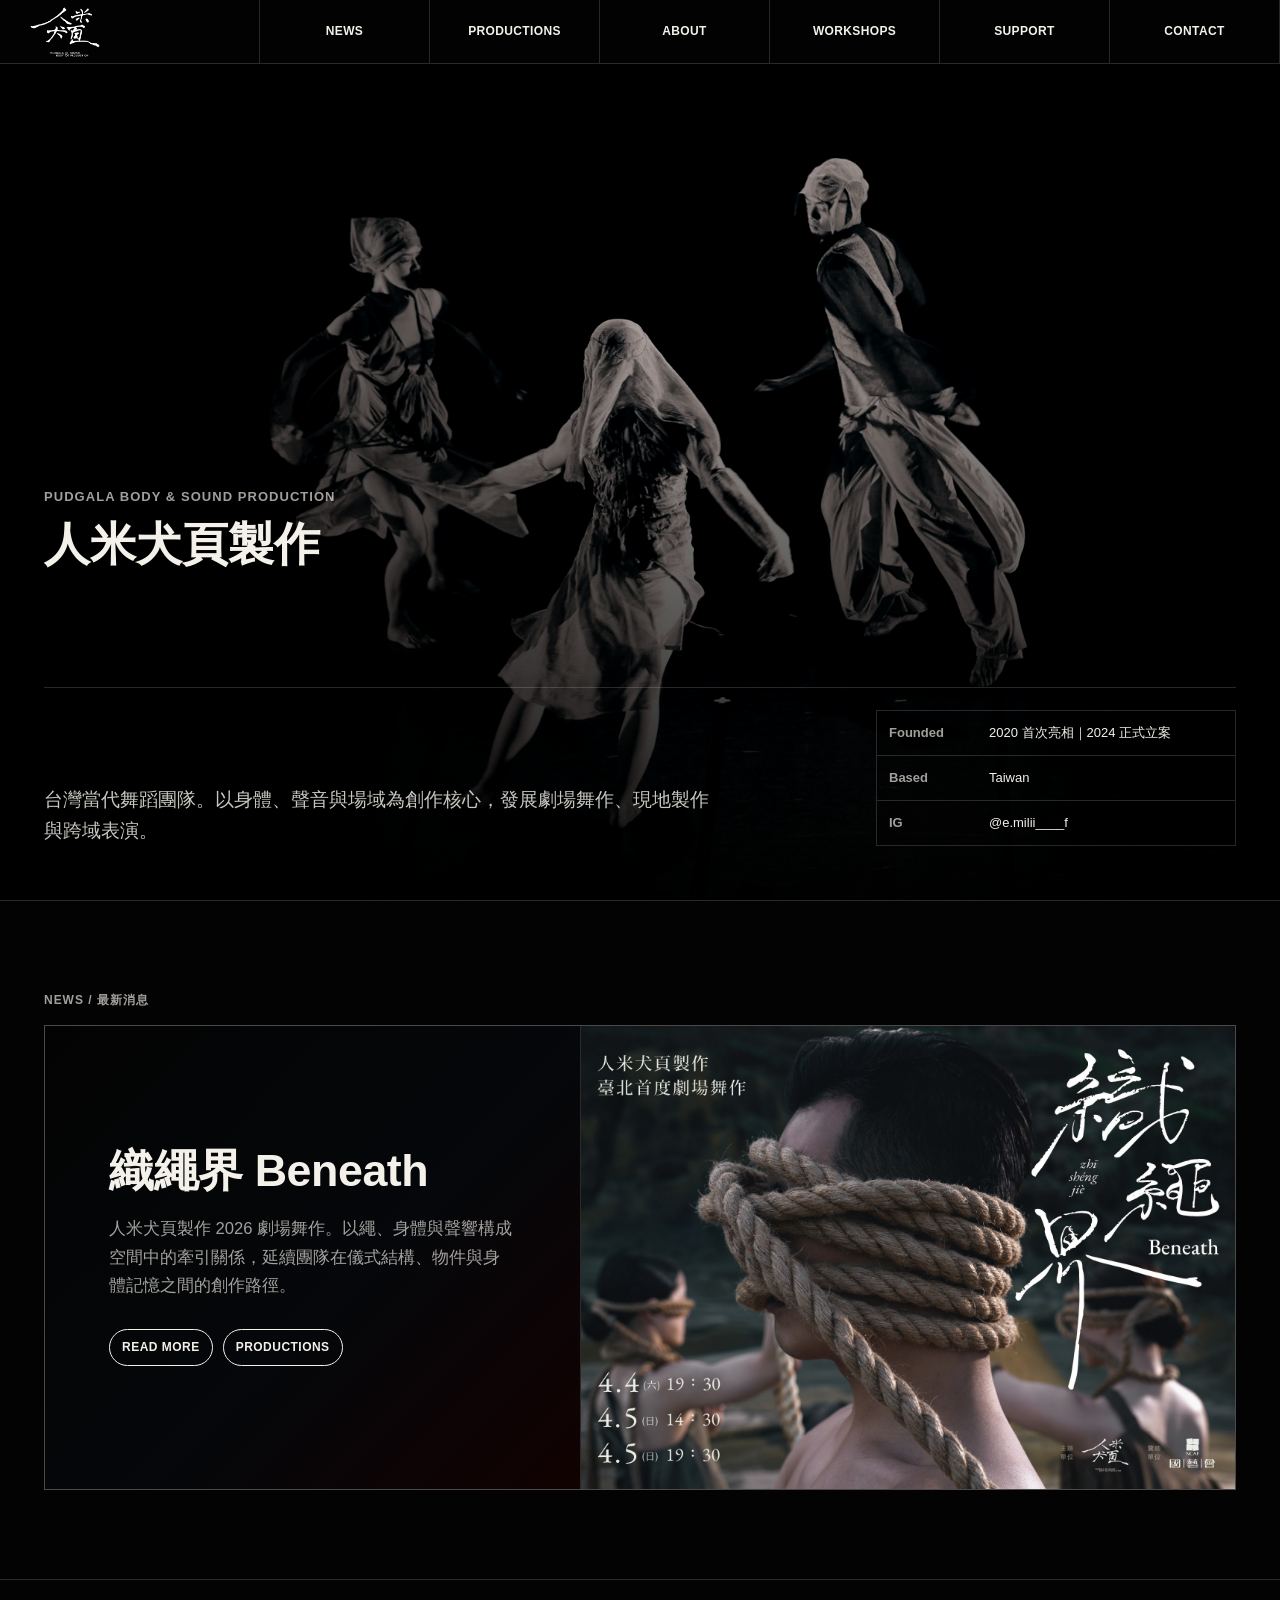
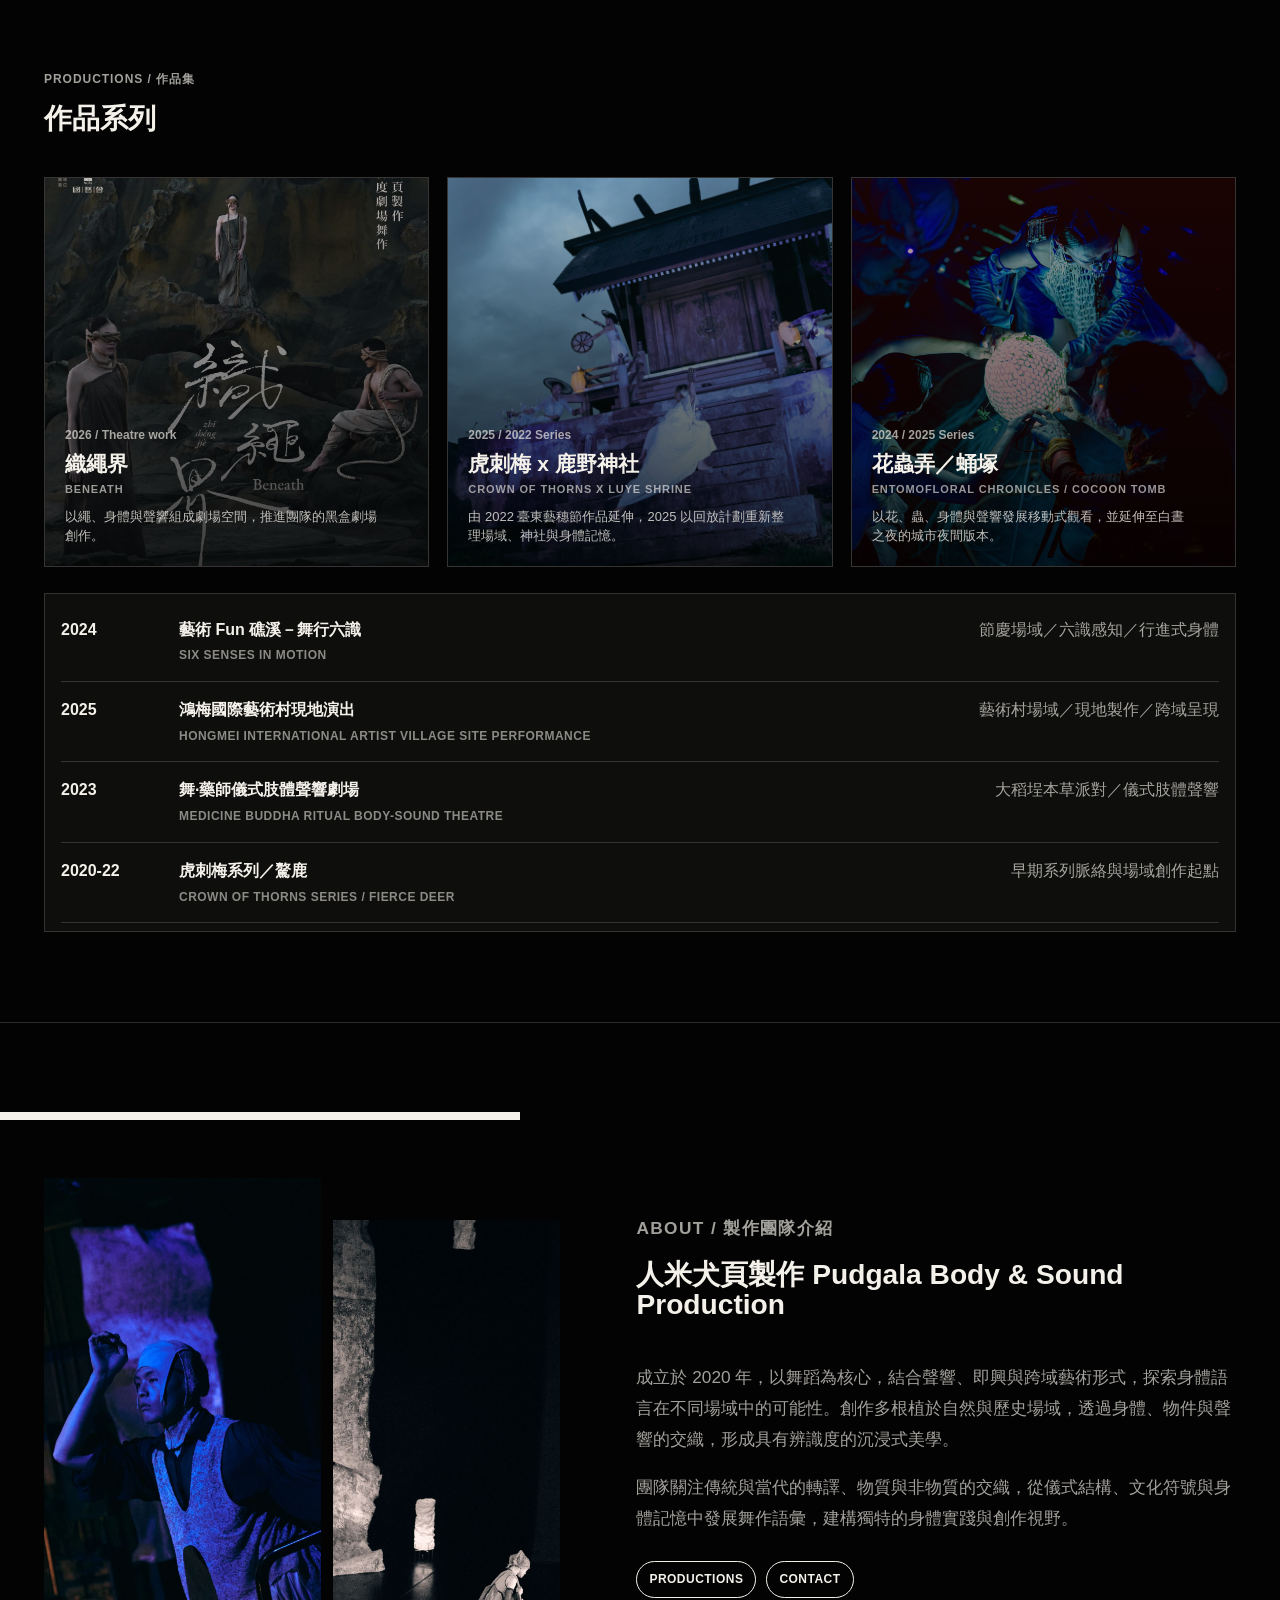
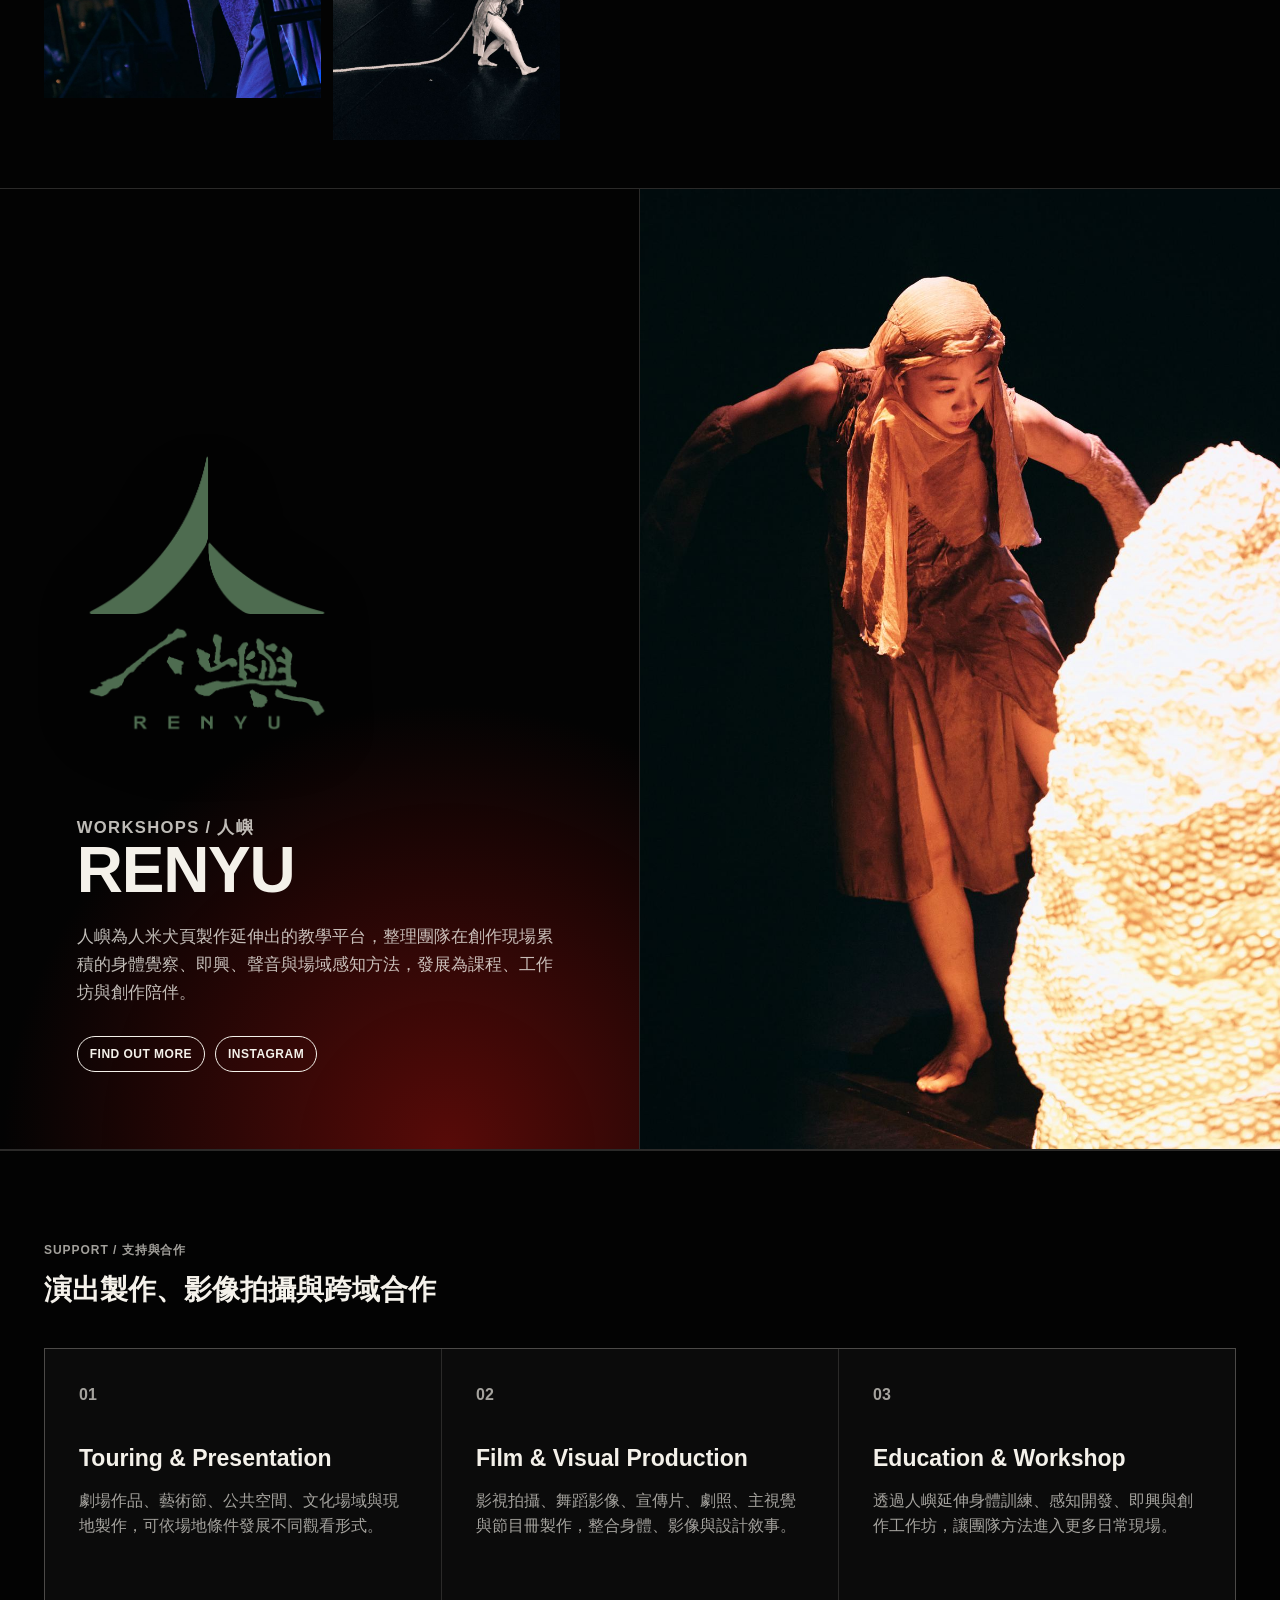
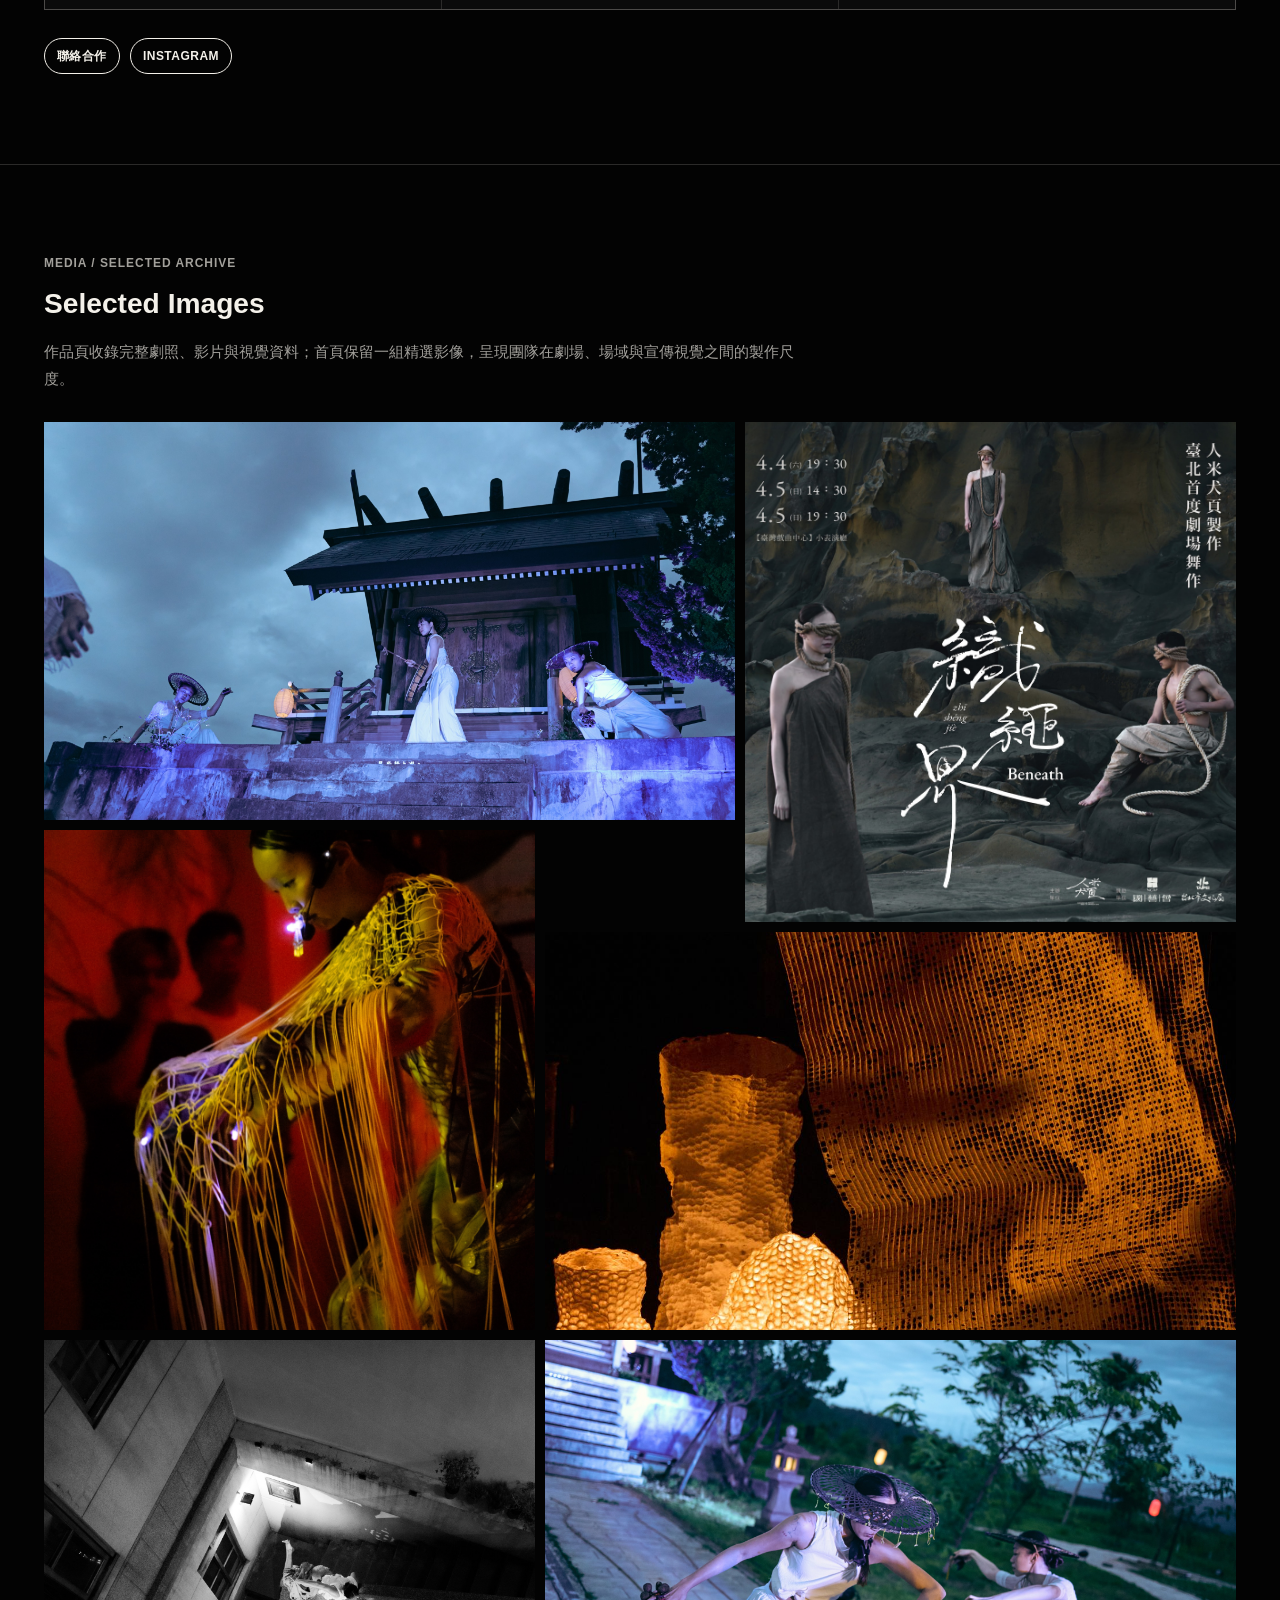
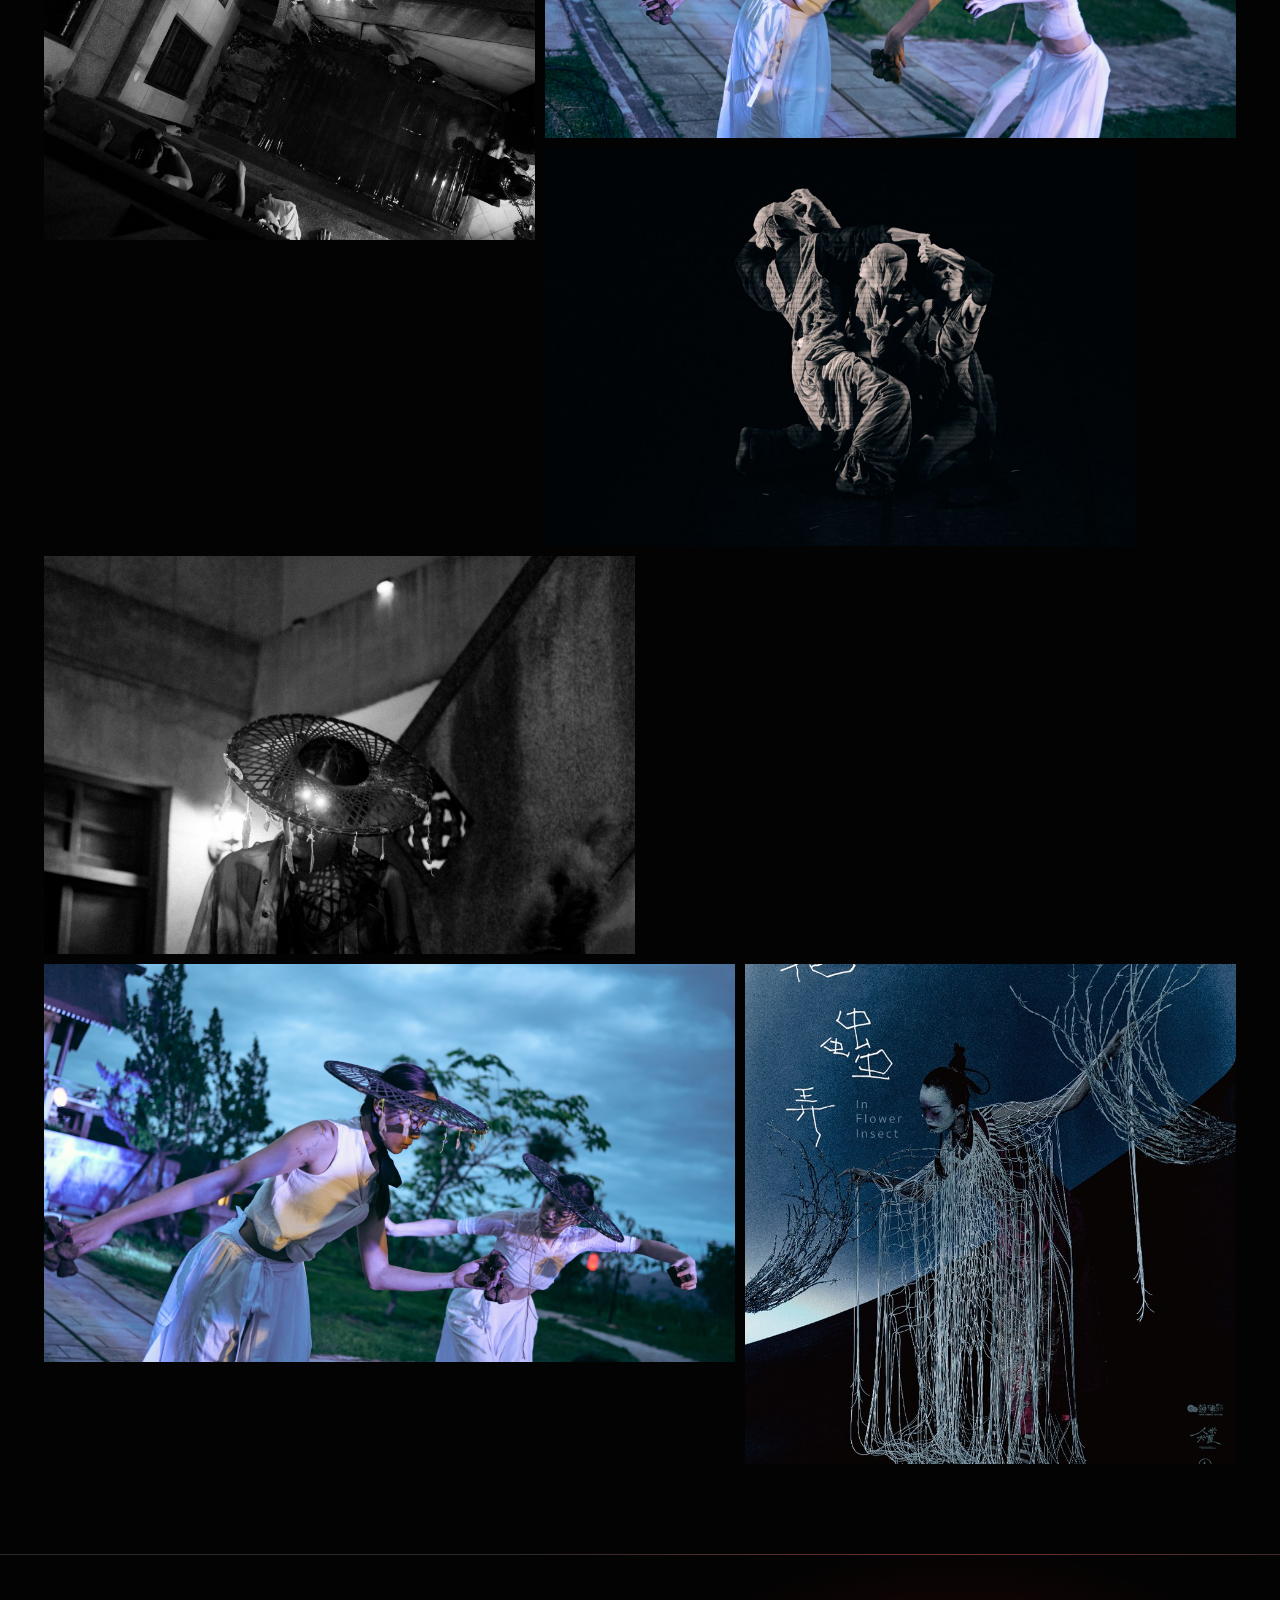
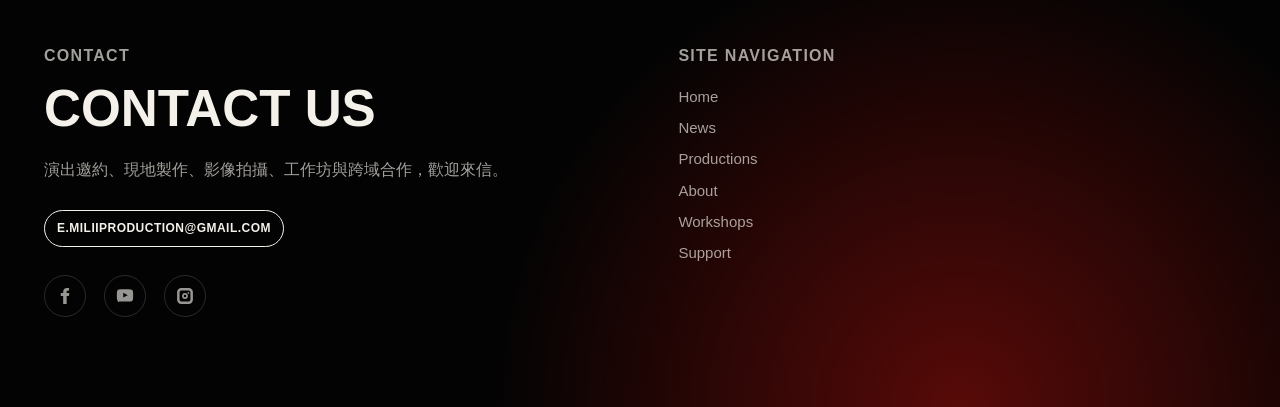
==== index.html @ 99b769ed "Add Renyu workshop page" ====
<!doctype html>
<html lang="zh-Hant">
<head>
  <meta charset="utf-8">
  <meta name="viewport" content="width=device-width, initial-scale=1">
  <link rel="shortcut icon" href="./favicon.ico?v=8">
  <link rel="icon" type="image/png" href="./favicon.png?v=8">
  <link rel="apple-touch-icon" href="./apple-touch-icon.png?v=8">
  <title>人米犬頁製作｜Pudgala Body & Sound Production</title>
  <style>
    :root {
      --bg: #030303;
      --panel: #0b0b0b;
      --fg: #f4f1ea;
      --muted: rgba(244,241,234,.66);
      --soft: rgba(244,241,234,.12);
      --line: rgba(244,241,234,.16);
      --max: 1280px;
    }
    * { box-sizing: border-box; }
    html { scroll-behavior: smooth; background: var(--bg); }
    body { margin: 0; background: var(--bg); color: var(--fg); font-family: "PingFang TC", "Noto Sans TC", "Microsoft JhengHei", Arial, sans-serif; line-height: 1.55; }
    a { color: inherit; text-decoration: none; }
    img { display:block; width:100%; height:100%; object-fit:cover; }
    .topbar { position: fixed; inset: 0 0 auto 0; z-index: 20; display:grid; grid-template-columns: 260px 1fr; min-height: 64px; background: rgba(3,3,3,.78); border-bottom:1px solid var(--line); backdrop-filter: blur(18px); }
    .brand,.nav a,.admin { display:flex; align-items:center; border-right:1px solid var(--line); padding:0 clamp(14px,2vw,28px); color:var(--fg); font-size:12px; font-weight:700; letter-spacing:.03em; text-transform:uppercase; }
    .brand { justify-content:flex-start; }
    .brand-logo { display:block; width:118px; height:58px; object-fit:contain; object-position:left center; }
    .brand span { color:var(--muted); font-size:10px; font-weight:500; }
    .nav { display:grid; grid-template-columns: repeat(6,1fr); }
    .nav a { justify-content:center; }
    .nav a:hover,.admin:hover { background: rgba(255,255,255,.08); }
    .admin { border-right:0; }
    .hero { min-height:100svh; position:relative; overflow:hidden; background:#000; }
    .hero img { position:absolute; inset:0; opacity:.88; object-position:center 42%; filter: grayscale(.18) contrast(1.08); transform:scale(1.03); animation: drift 18s ease-in-out infinite alternate; }
    @keyframes drift { from { transform:scale(1.04) translateX(-1%);} to { transform:scale(1.12) translate(1%,-1%);} }
    .hero:after { content:""; position:absolute; inset:0; background:linear-gradient(180deg,rgba(0,0,0,.18),rgba(0,0,0,.1) 34%,rgba(0,0,0,.94)),linear-gradient(90deg,rgba(0,0,0,.82),rgba(0,0,0,.14) 52%,rgba(0,0,0,.28)); }
    .hero-inner { position:relative; z-index:1; min-height:100svh; width:min(var(--max),100%); margin:0 auto; padding:110px clamp(18px,4vw,44px) 54px; display:grid; align-content:end; }
    .kicker { margin:0 0 14px; color:var(--muted); font-size:13px; font-weight:700; letter-spacing:.08em; text-transform:uppercase; }
    h1 { margin:0; max-width:620px; color:var(--fg); font-size:clamp(28px,3.6vw,46px); line-height:.98; font-weight:620; }
    .hero-bottom { display:grid; grid-template-columns: minmax(0,1fr) 360px; gap:clamp(24px,6vw,82px); align-items:end; margin-top:clamp(46px,10vw,120px); padding-top:22px; border-top:1px solid var(--line); }
    .hero-copy { max-width:680px; margin:0; color:rgba(244,241,234,.82); font-size:clamp(16px,1.45vw,19px); line-height:1.68; }
    .facts { display:grid; border:1px solid var(--line); background:rgba(0,0,0,.24); }
    .facts div { display:grid; grid-template-columns:88px 1fr; gap:12px; padding:12px; border-bottom:1px solid var(--line); color:var(--fg); font-size:13px; }
    .facts div:last-child { border-bottom:0; }
    .facts b { color:var(--muted); }
    .section { border-top:1px solid var(--line); background:var(--bg); }
    .section-inner { width:min(var(--max),100%); margin:0 auto; padding:clamp(48px,7vw,92px) clamp(18px,4vw,44px); }
    .section-label { margin:0 0 16px; color:var(--muted); font-size:12px; font-weight:800; letter-spacing:.08em; text-transform:uppercase; }
    h2 { margin:0 0 clamp(24px,4vw,42px); color:var(--fg); font-size:clamp(21px,2.2vw,30px); line-height:1.08; font-weight:610; }
    .statement { border-top:1px solid var(--line); border-bottom:1px solid var(--line); background:#000; }
    .statement-inner { width:min(var(--max),100%); margin:0 auto; padding:clamp(44px,7vw,84px) clamp(18px,4vw,44px); display:grid; grid-template-columns:.72fr 1.28fr; gap:clamp(28px,6vw,86px); }
    .statement strong { display:block; color:var(--fg); font-size:clamp(20px,2.3vw,30px); line-height:1.25; font-weight:610; }
    .statement p { margin:0; color:var(--muted); font-size:clamp(15px,1.35vw,18px); line-height:1.78; }
    .statement p + p { margin-top:16px; }
    .news-feature { display:grid; grid-template-columns:.9fr 1.1fr; gap:1px; min-height:430px; border:1px solid var(--line); background:var(--line); }
    .news-copy { display:grid; align-content:center; padding:clamp(28px,5vw,68px); background:linear-gradient(135deg,#030303 0%,#05070a 56%,#120202 100%); }
    .news-copy h3 { margin:0; color:var(--fg); font-size:clamp(24px,3.5vw,46px); line-height:.98; font-weight:680; letter-spacing:-.01em; }
    .news-copy p { max-width:560px; margin:22px 0 0; color:var(--muted); font-size:clamp(15px,1.3vw,18px); line-height:1.74; }
    .news-image { min-height:430px; background:#111; }
    .button-row { display:flex; flex-wrap:wrap; gap:10px; margin-top:28px; }
    .button { display:inline-flex; border:1px solid currentColor; border-radius:999px; padding:8px 12px; color:var(--fg); font-size:12px; font-weight:800; letter-spacing:.04em; text-transform:uppercase; }
    .social-row { display:flex; align-items:center; gap:18px; margin-top:28px; }
    .social-link { display:grid; place-items:center; width:42px; height:42px; color:rgba(244,241,234,.62); border:1px solid var(--line); border-radius:999px; transition:color .18s ease, background .18s ease, border-color .18s ease; }
    .social-link:hover { color:var(--fg); background:rgba(255,255,255,.08); border-color:rgba(244,241,234,.36); }
    .social-link svg { width:20px; height:20px; fill:currentColor; }
    .production-grid { display:grid; grid-template-columns:repeat(3,1fr); gap:18px; }
    .prod-card { position:relative; min-height:390px; overflow:hidden; background:#111; border:1px solid var(--line); }
    .prod-card img { position:absolute; inset:0; opacity:.82; transition: transform .4s ease, opacity .4s ease; }
    .prod-card:hover img { transform:scale(1.04); opacity:.95; }
    .prod-card:after { content:""; position:absolute; inset:0; background:linear-gradient(180deg,rgba(0,0,0,.05),rgba(0,0,0,.72)); }
    .prod-info { position:absolute; z-index:1; inset:auto 0 0 0; padding:20px; }
    .prod-info b { display:block; margin-bottom:8px; color:var(--muted); font-size:12px; }
    .prod-info h3 { margin:0; color:var(--fg); font-size:clamp(18px,1.65vw,22px); line-height:1.12; }
    .work-en { display:block; margin-top:7px; color:rgba(244,241,234,.62); font-size:11px; line-height:1.25; font-weight:700; letter-spacing:.08em; text-transform:uppercase; }
    .prod-info p { max-width:92%; margin:10px 0 0; color:rgba(244,241,234,.78); font-size:13px; line-height:1.5; }
    .archive { margin-top:26px; padding:8px 16px; border:1px solid var(--line); background:rgba(244,241,234,.045); }
    .archive-row { display:grid; grid-template-columns:100px 1fr auto; gap:18px; padding:16px 0; border-bottom:1px solid var(--line); color:var(--muted); transition:background .18s ease, padding .18s ease; }
    .archive-row:hover { background:rgba(244,241,234,.06); padding-left:10px; padding-right:10px; }
    .archive-row b,.archive-row strong { color:var(--fg); }
    .archive-row em { display:block; margin-top:4px; color:rgba(244,241,234,.55); font-size:12px; font-style:normal; letter-spacing:.04em; text-transform:uppercase; }
    .about-grid { display:grid; grid-template-columns:.86fr 1fr; gap:clamp(28px,6vw,86px); align-items:center; }
    .about-images { display:grid; grid-template-columns:1fr .82fr; gap:12px; min-height:520px; }
    .about-images figure { margin:0; overflow:hidden; background:#111; }
    .about-images figure:nth-child(2) { transform:translateY(42px); }
    .about-copy p { color:var(--muted); font-size:clamp(15px,1.35vw,18px); line-height:1.78; }
    .about-line { width:min(48vw,520px); height:8px; margin:0 0 clamp(28px,5vw,58px) calc(-1 * clamp(18px,4vw,44px)); background:var(--fg); }
    .programs { display:grid; grid-template-columns:repeat(3,1fr); gap:1px; background:var(--line); border:1px solid var(--line); }
    .program { min-height:260px; padding:clamp(22px,3vw,34px); background:var(--panel); }
    .program b { color:var(--muted); }
    .program h3 { margin:38px 0 14px; color:var(--fg); font-size:clamp(18px,1.8vw,23px); line-height:1.2; }
    .program p { color:var(--muted); }
    .split-feature { display:grid; grid-template-columns:1fr 1fr; min-height:560px; border-top:1px solid var(--line); border-bottom:1px solid var(--line); }
    .split-copy { display:grid; align-content:end; padding:clamp(34px,6vw,88px); background:radial-gradient(circle at 70% 100%,rgba(116,13,10,.75),transparent 42%),#030303; border-right:1px solid var(--line); }
    .renyu-mark { width:min(260px,58vw); height:auto; margin:0 0 clamp(34px,6vw,72px); object-fit:contain; filter:drop-shadow(0 18px 34px rgba(0,0,0,.36)); }
    .split-copy h2 { margin-bottom:24px; font-size:clamp(30px,5vw,68px); line-height:.88; letter-spacing:-.02em; text-transform:uppercase; }
    .split-copy p { max-width:560px; margin:0; color:rgba(244,241,234,.78); font-size:clamp(15px,1.3vw,18px); line-height:1.7; }
    .split-image { min-height:560px; background:#111; }
    .gallery-grid { display:grid; grid-template-columns:repeat(12,1fr); grid-auto-rows:92px; gap:10px; }
    .section-note { max-width:760px; margin:-22px 0 30px; color:var(--muted); font-size:15px; line-height:1.75; }
    figure { margin:0; overflow:hidden; background:#111; }
    .photo { position:relative; }
    .photo:after { content:attr(data-caption); position:absolute; inset:auto 0 0; padding:32px 12px 12px; color:var(--fg); font-size:12px; font-weight:800; background:linear-gradient(0deg,rgba(0,0,0,.78),transparent); opacity:0; transition:opacity .18s ease; }
    .photo:hover:after { opacity:1; }
    .span-wide { grid-column:span 7; grid-row:span 4; } .span-tall { grid-column:span 5; grid-row:span 5; } .span-8 { grid-column:span 8; grid-row:span 4; } .span-6 { grid-column:span 6; grid-row:span 4; } .span-4 { grid-column:span 4; grid-row:span 3; } .span-3 { grid-column:span 3; grid-row:span 3; }
    .contact { background:radial-gradient(circle at 75% 100%,rgba(120,13,10,.72),transparent 44%),#030303; }
    .contact h2 { margin-bottom:24px; font-size:clamp(28px,4vw,56px); line-height:.95; text-transform:uppercase; }
    .contact p { color:var(--muted); font-size:16px; max-width:720px; }
    .footer-grid { display:grid; grid-template-columns:1fr 1fr; gap:clamp(28px,6vw,90px); align-items:start; }
    .footer-links { display:grid; gap:8px; color:var(--muted); font-size:15px; }
    @media (max-width:900px){ .topbar{grid-template-columns:1fr auto}.nav{grid-column:1/-1;grid-template-columns:repeat(3,1fr);border-top:1px solid var(--line)}.nav a{min-height:42px}.hero-bottom,.statement-inner,.news-feature,.about-grid,.programs,.split-feature,.footer-grid{grid-template-columns:1fr}.production-grid{grid-template-columns:1fr}.prod-card{min-height:340px}.about-images{min-height:360px}.gallery-grid{grid-auto-rows:72px}.span-wide,.span-tall,.span-8,.span-6,.span-4,.span-3{grid-column:span 12;grid-row:span 4}.archive-row{grid-template-columns:72px 1fr}.archive-row a{grid-column:2}.hero-inner{padding-top:140px}}
  </style>
</head>
<body>
  <header class="topbar">
    <a class="brand" href="#home" aria-label="人米犬頁製作首頁"><img class="brand-logo" src="artist_cv_assets/logos/pudgala-logo.png" alt="人米犬頁製作"></a>
    <nav class="nav" aria-label="主選單"><a href="#latest">News</a><a href="#productions">Productions</a><a href="#about">About</a><a href="renyu.html">Workshops</a><a href="#support">Support</a><a href="#contact">Contact</a></nav>
  </header>
  <main>
    <section class="hero" id="home">
      <img src="artist_cv_assets/drive_stage/stage_07.jpg" alt="人米犬頁製作劇場作品劇照">
      <div class="hero-inner"><p class="kicker">Pudgala Body & Sound Production</p><h1>人米犬頁製作</h1><div class="hero-bottom"><p class="hero-copy">台灣當代舞蹈團隊。以身體、聲音與場域為創作核心，發展劇場舞作、現地製作與跨域表演。</p><div class="facts"><div><b>Founded</b><span>2020 首次亮相｜2024 正式立案</span></div><div><b>Based</b><span>Taiwan</span></div><div><b>IG</b><span><a href="https://www.instagram.com/e.milii____f?igsh=MTB3dXF5dGdzY2YzcA%3D%3D" target="_blank" rel="noreferrer">@e.milii____f</a></span></div></div></div></div>
    </section>
    <section class="section" id="latest"><div class="section-inner"><p class="section-label">NEWS / 最新消息</p><div class="news-feature"><div class="news-copy"><h3>織繩界 Beneath</h3><p>人米犬頁製作 2026 劇場舞作。以繩、身體與聲響構成空間中的牽引關係，延續團隊在儀式結構、物件與身體記憶之間的創作路徑。</p><div class="button-row"><a class="button" href="works/beneath.html">Read More</a><a class="button" href="#productions">Productions</a></div></div><figure class="news-image"><img src="artist_cv_assets/key_visuals/beneath_folder_a_02.jpg" alt="織繩界 Beneath 主視覺"></figure></div></div></section>
    <section class="section" id="productions"><div class="section-inner"><p class="section-label">PRODUCTIONS / 作品集</p><h2>作品系列</h2><div class="production-grid"><a class="prod-card" href="works/beneath.html"><img src="artist_cv_assets/key_visuals/beneath_folder_a_01.jpg" alt="織繩界 Beneath 主視覺"><div class="prod-info"><b>2026 / Theatre work</b><h3>織繩界<span class="work-en">Beneath</span></h3><p>以繩、身體與聲響組成劇場空間，推進團隊的黑盒劇場創作。</p></div></a><a class="prod-card" href="works/tiger-luye.html"><img src="artist_cv_assets/production_media/tiger/tiger-luye-stage-01.jpg" alt="虎刺梅 x 鹿野神社 Crown of Thorns x Luye Shrine 劇照"><div class="prod-info"><b>2025 / 2022 Series</b><h3>虎刺梅 x 鹿野神社<span class="work-en">Crown of Thorns x Luye Shrine</span></h3><p>由 2022 臺東藝穗節作品延伸，2025 以回放計劃重新整理場域、神社與身體記憶。</p></div></a><a class="prod-card" href="works/flower-insects.html"><img src="artist_cv_assets/production_media/flower/flower-stage-02.jpg" alt="花蟲弄 Entomofloral Chronicles 劇照"><div class="prod-info"><b>2024 / 2025 Series</b><h3>花蟲弄／蛹塚<span class="work-en">Entomofloral Chronicles / Cocoon Tomb</span></h3><p>以花、蟲、身體與聲響發展移動式觀看，並延伸至白晝之夜的城市夜間版本。</p></div></a></div><div class="archive"><a class="archive-row" href="works/wuxing-six-senses.html"><b>2024</b><strong>藝術 Fun 礁溪－舞行六識<em>Six Senses in Motion</em></strong><span>節慶場域／六識感知／行進式身體</span></a><a class="archive-row" href="works/hongmei-opening.html"><b>2025</b><strong>鴻梅國際藝術村現地演出<em>Hongmei International Artist Village Site Performance</em></strong><span>藝術村場域／現地製作／跨域呈現</span></a><a class="archive-row" href="works/medicine-buddha.html"><b>2023</b><strong>舞·藥師儀式肢體聲響劇場<em>Medicine Buddha Ritual Body-Sound Theatre</em></strong><span>大稻埕本草派對／儀式肢體聲響</span></a><a class="archive-row" href="works/tiger-luye.html"><b>2020-22</b><strong>虎刺梅系列／驁鹿<em>Crown of Thorns Series / Fierce Deer</em></strong><span>早期系列脈絡與場域創作起點</span></a></div></div></section>
    <section class="section" id="about"><div class="section-inner about-grid"><div><div class="about-line"></div><div class="about-images"><figure><img src="artist_cv_assets/drive_stage/stage_01.jpg" alt="人米犬頁製作劇照"></figure><figure><img src="artist_cv_assets/drive_stage/stage_05.jpg" alt="人米犬頁製作劇照"></figure></div></div><div class="about-copy"><p class="section-label">ABOUT / 製作團隊介紹</p><h2>人米犬頁製作 Pudgala Body & Sound Production</h2><p>成立於 2020 年，以舞蹈為核心，結合聲響、即興與跨域藝術形式，探索身體語言在不同場域中的可能性。創作多根植於自然與歷史場域，透過身體、物件與聲響的交織，形成具有辨識度的沉浸式美學。</p><p>團隊關注傳統與當代的轉譯、物質與非物質的交織，從儀式結構、文化符號與身體記憶中發展舞作語彙，建構獨特的身體實踐與創作視野。</p><div class="button-row"><a class="button" href="#productions">Productions</a><a class="button" href="#contact">Contact</a></div></div></div></section>
    <section class="split-feature" id="renyu"><div class="split-copy"><img class="renyu-mark" src="artist_cv_assets/logos/renyu-logo.png" alt="人嶼 logo"><p class="section-label">WORKSHOPS / 人嶼</p><h2>Renyu</h2><p>人嶼為人米犬頁製作延伸出的教學平台，整理團隊在創作現場累積的身體覺察、即興、聲音與場域感知方法，發展為課程、工作坊與創作陪伴。</p><div class="button-row"><a class="button" href="renyu.html">Find Out More</a><a class="button" href="https://www.instagram.com/renyu.within/" target="_blank" rel="noreferrer">Instagram</a></div></div><figure class="split-image"><img src="artist_cv_assets/drive_stage/stage_03.jpg" alt="人嶼身體工作坊相關影像"></figure></section>
    <section class="section" id="support"><div class="section-inner"><p class="section-label">SUPPORT / 支持與合作</p><h2>演出製作、影像拍攝與跨域合作</h2><div class="programs"><article class="program"><b>01</b><h3>Touring & Presentation</h3><p>劇場作品、藝術節、公共空間、文化場域與現地製作，可依場地條件發展不同觀看形式。</p></article><article class="program"><b>02</b><h3>Film & Visual Production</h3><p>影視拍攝、舞蹈影像、宣傳片、劇照、主視覺與節目冊製作，整合身體、影像與設計敘事。</p></article><article class="program"><b>03</b><h3>Education & Workshop</h3><p>透過人嶼延伸身體訓練、感知開發、即興與創作工作坊，讓團隊方法進入更多日常現場。</p></article></div><div class="button-row"><a class="button" href="#contact">聯絡合作</a><a class="button" href="https://www.instagram.com/e.milii____f?igsh=MTB3dXF5dGdzY2YzcA%3D%3D" target="_blank" rel="noreferrer">Instagram</a></div></div></section>
    <section class="section" id="images"><div class="section-inner"><p class="section-label">MEDIA / SELECTED ARCHIVE</p><h2>Selected Images</h2><p class="section-note">作品頁收錄完整劇照、影片與視覺資料；首頁保留一組精選影像，呈現團隊在劇場、場域與宣傳視覺之間的製作尺度。</p><div class="gallery-grid"><figure class="photo span-wide" data-caption="虎刺梅 x 鹿野神社 / Crown of Thorns x Luye Shrine"><img src="artist_cv_assets/production_media/tiger/tiger-luye-stage-05.jpg" alt="虎刺梅 x 鹿野神社 Crown of Thorns x Luye Shrine 劇照"></figure><figure class="photo span-tall" data-caption="織繩界 / Beneath"><img src="artist_cv_assets/key_visuals/beneath_folder_b_01.jpg" alt="織繩界 Beneath 主視覺"></figure><figure class="photo span-tall" data-caption="花蟲弄 / Entomofloral Chronicles"><img src="artist_cv_assets/production_media/flower/flower-stage-03.jpg" alt="花蟲弄 Entomofloral Chronicles 劇照"></figure><figure class="photo span-wide" data-caption="織繩界 / Beneath"><img src="artist_cv_assets/drive_stage/stage_08.jpg" alt="織繩界 Beneath 劇照"></figure><figure class="photo span-tall" data-caption="花蟲弄 / Entomofloral Chronicles"><img src="artist_cv_assets/production_media/flower/flower-stage-05.jpg" alt="花蟲弄 Entomofloral Chronicles 劇照"></figure><figure class="photo span-wide" data-caption="虎刺梅 x 鹿野神社 / Crown of Thorns x Luye Shrine"><img src="artist_cv_assets/production_media/tiger/tiger-luye-stage-02.jpg" alt="虎刺梅 x 鹿野神社 Crown of Thorns x Luye Shrine 劇照"></figure><figure class="photo span-6" data-caption="織繩界 / Beneath"><img src="artist_cv_assets/drive_stage/stage_10.jpg" alt="織繩界 Beneath 劇照"></figure><figure class="photo span-6" data-caption="花蟲弄 / Entomofloral Chronicles"><img src="artist_cv_assets/production_media/flower/flower-stage-06.jpg" alt="花蟲弄 Entomofloral Chronicles 劇照"></figure><figure class="photo span-wide" data-caption="虎刺梅 x 鹿野神社 / Crown of Thorns x Luye Shrine"><img src="artist_cv_assets/production_media/tiger/tiger-luye-stage-06.jpg" alt="虎刺梅 x 鹿野神社 Crown of Thorns x Luye Shrine 劇照"></figure><figure class="photo span-tall" data-caption="花蟲弄 / Entomofloral Chronicles"><img src="artist_cv_assets/key_visuals/flower_folder_02.jpg" alt="花蟲弄 Entomofloral Chronicles 主視覺"></figure></div></div></section>
    <section class="section contact" id="contact"><div class="section-inner footer-grid"><div><p class="section-label">CONTACT</p><h2>Contact Us</h2><p>演出邀約、現地製作、影像拍攝、工作坊與跨域合作，歡迎來信。</p><div class="button-row"><a class="button" href="mailto:e.miliiproduction@gmail.com">e.miliiproduction@gmail.com</a></div><div class="social-row" aria-label="人米犬頁製作社群連結"><a class="social-link" href="https://www.facebook.com/emiliiprodution/?locale=zh_TW" target="_blank" rel="noreferrer" aria-label="Facebook"><svg viewBox="0 0 24 24" aria-hidden="true"><path d="M14 8.5V6.8c0-.8.3-1.2 1.3-1.2h1.6V2.5c-.8-.1-1.7-.2-2.5-.2-2.7 0-4.6 1.7-4.6 4.7v1.5H6.9v3.5h2.9v9.5H14V12h2.8l.4-3.5H14Z"/></svg></a><a class="social-link" href="https://www.youtube.com/@Pudgala.body-Sound.Company/videos" target="_blank" rel="noreferrer" aria-label="YouTube"><svg viewBox="0 0 24 24" aria-hidden="true"><path d="M21.6 7.1s-.2-1.5-.8-2.1c-.8-.8-1.7-.8-2.1-.9C15.8 3.9 12 3.9 12 3.9h0s-3.8 0-6.7.2c-.4.1-1.3.1-2.1.9-.6.6-.8 2.1-.8 2.1S2.2 8.8 2.2 10.5v1.6c0 1.7.2 3.4.2 3.4s.2 1.5.8 2.1c.8.8 1.9.8 2.4.9 1.7.2 6.4.2 6.4.2s3.8 0 6.7-.2c.4-.1 1.3-.1 2.1-.9.6-.6.8-2.1.8-2.1s.2-1.7.2-3.4v-1.6c0-1.7-.2-3.4-.2-3.4ZM9.9 13.9V8.1l5.4 2.9-5.4 2.9Z"/></svg></a><a class="social-link" href="https://www.instagram.com/e.milii____f?igsh=MTB3dXF5dGdzY2YzcA%3D%3D" target="_blank" rel="noreferrer" aria-label="Instagram"><svg viewBox="0 0 24 24" aria-hidden="true"><path d="M7.5 2.5h9A5 5 0 0 1 21.5 7.5v9a5 5 0 0 1-5 5h-9a5 5 0 0 1-5-5v-9a5 5 0 0 1 5-5Zm0 3A2 2 0 0 0 5.5 7.5v9a2 2 0 0 0 2 2h9a2 2 0 0 0 2-2v-9a2 2 0 0 0-2-2h-9Zm4.5 3A3.5 3.5 0 1 1 12 15.5 3.5 3.5 0 0 1 12 8.5Zm0 2A1.5 1.5 0 1 0 12 13.5 1.5 1.5 0 0 0 12 10.5Zm4.1-3.2a1 1 0 1 1 0 2 1 1 0 0 1 0-2Z"/></svg></a></div></div><div><p class="section-label">SITE NAVIGATION</p><nav class="footer-links" aria-label="頁尾導覽"><a href="#home">Home</a><a href="#latest">News</a><a href="#productions">Productions</a><a href="#about">About</a><a href="renyu.html">Workshops</a><a href="#support">Support</a></nav></div></div></section>
  </main>
</body>
</html>
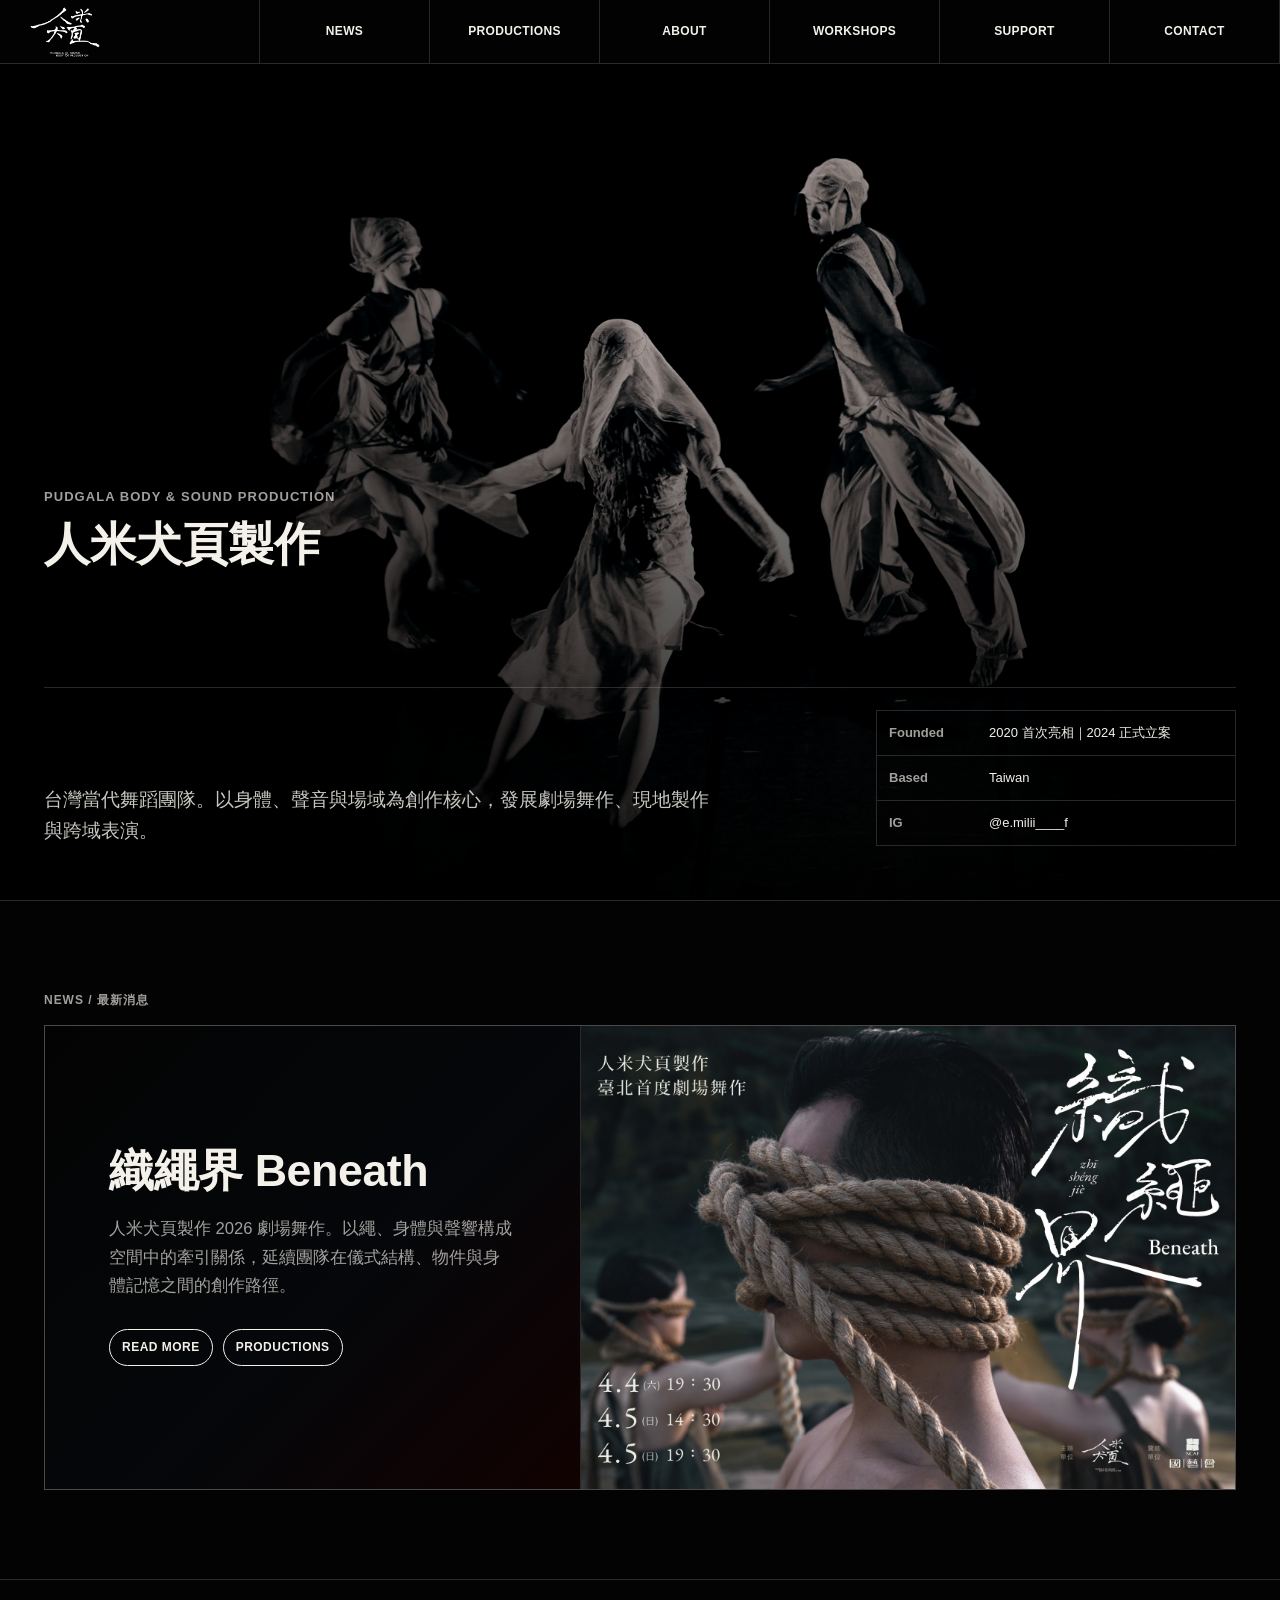
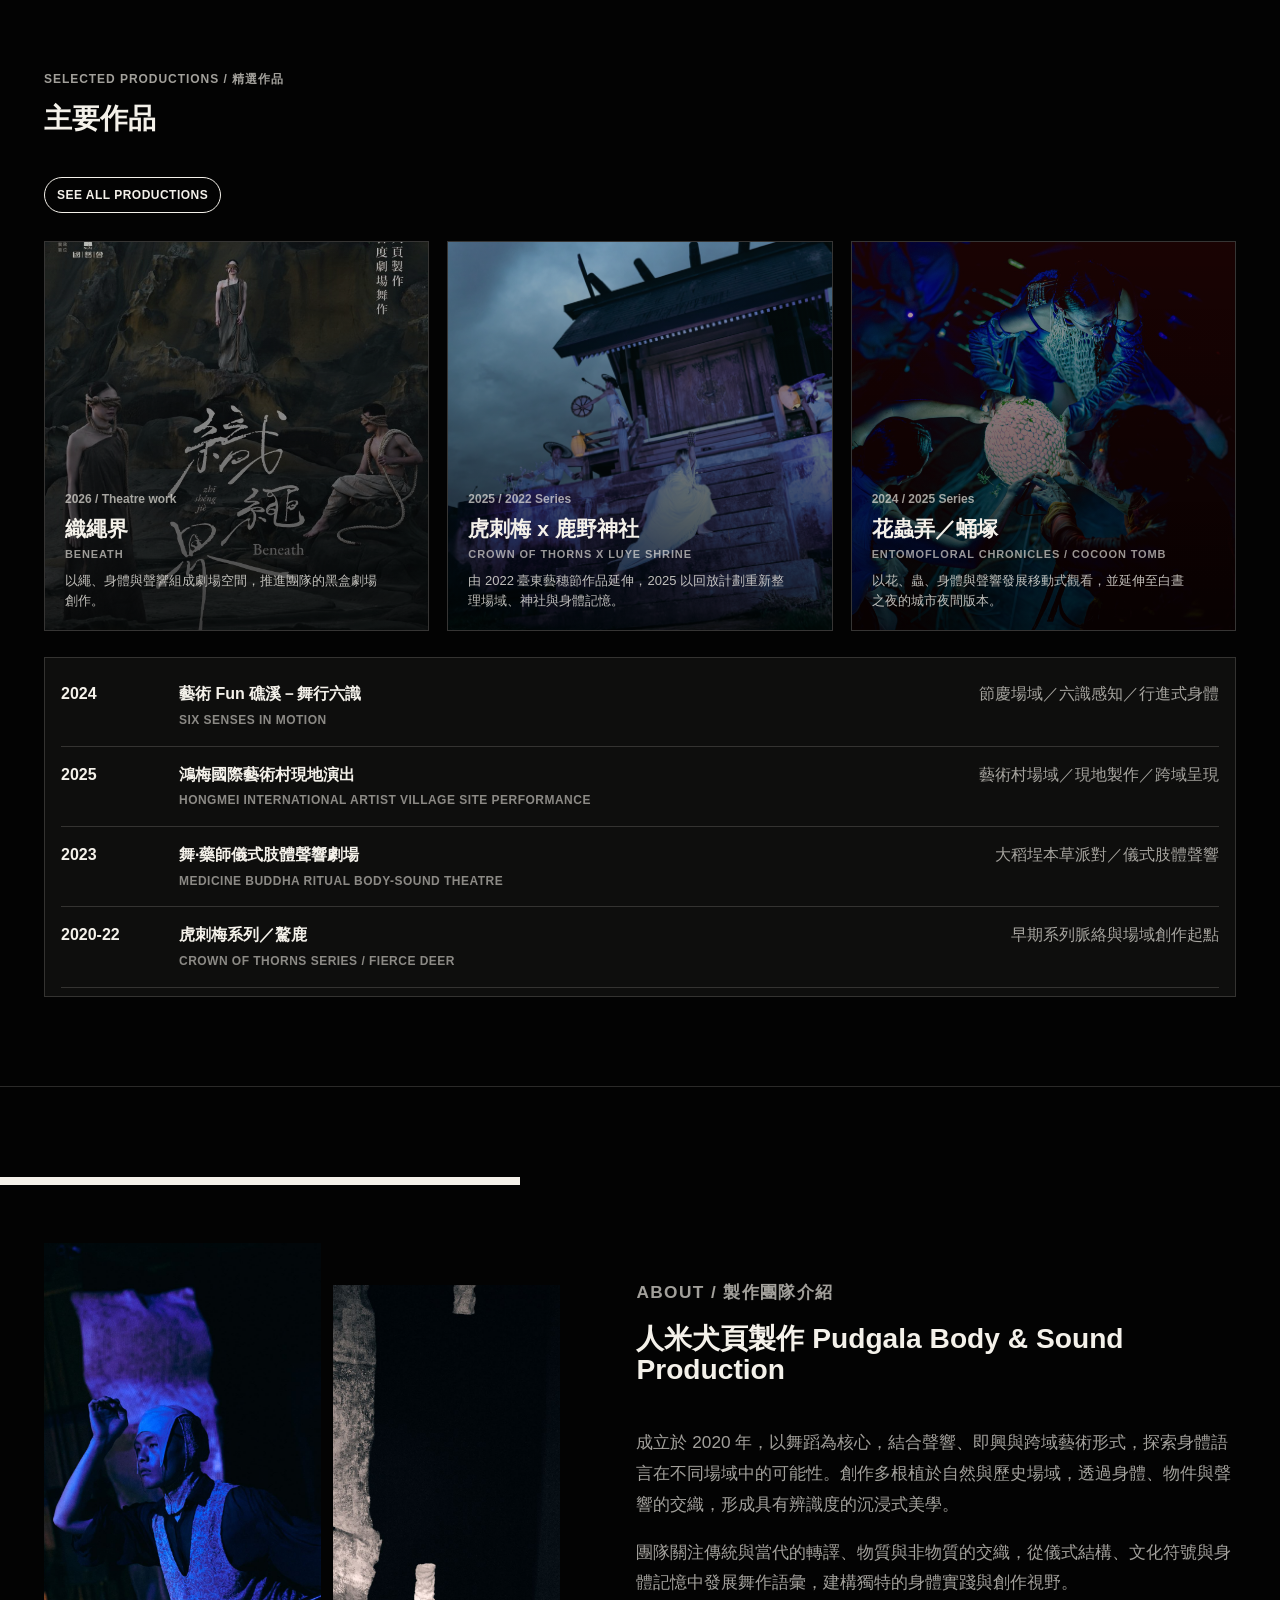
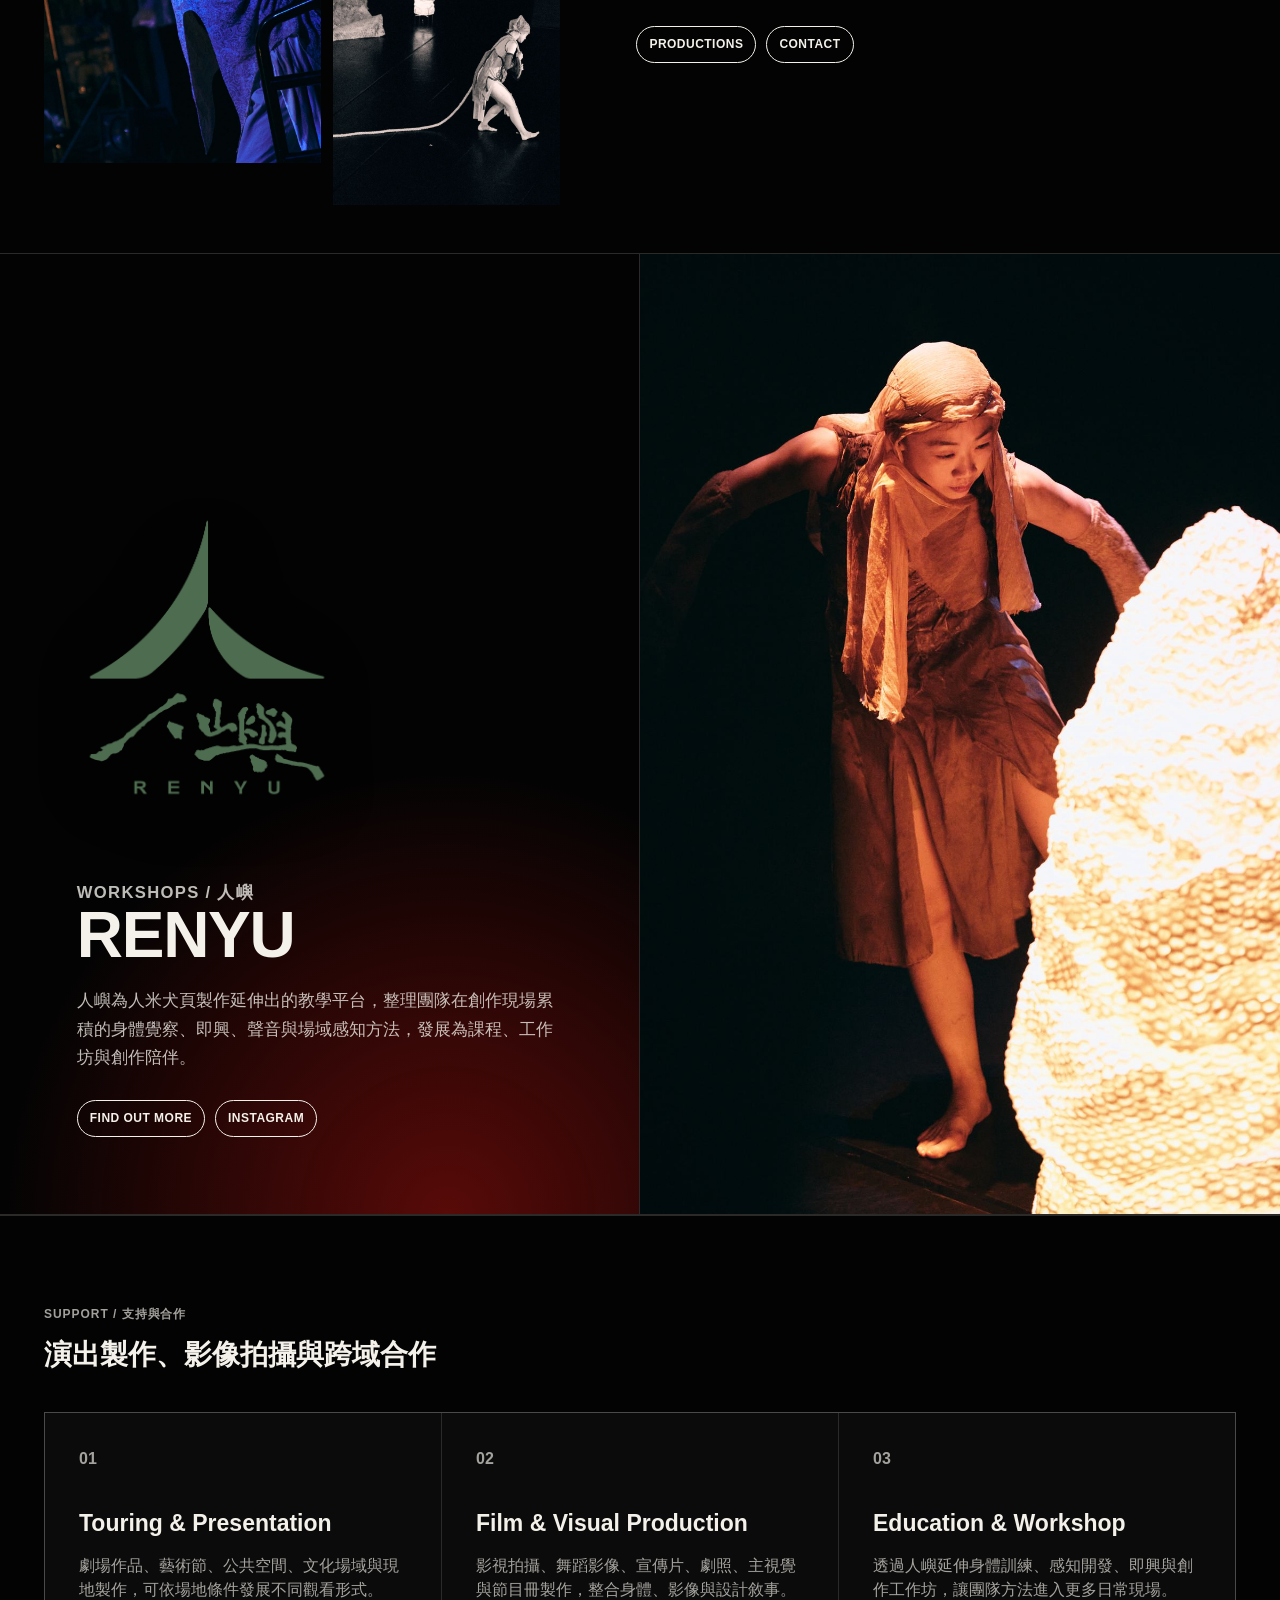
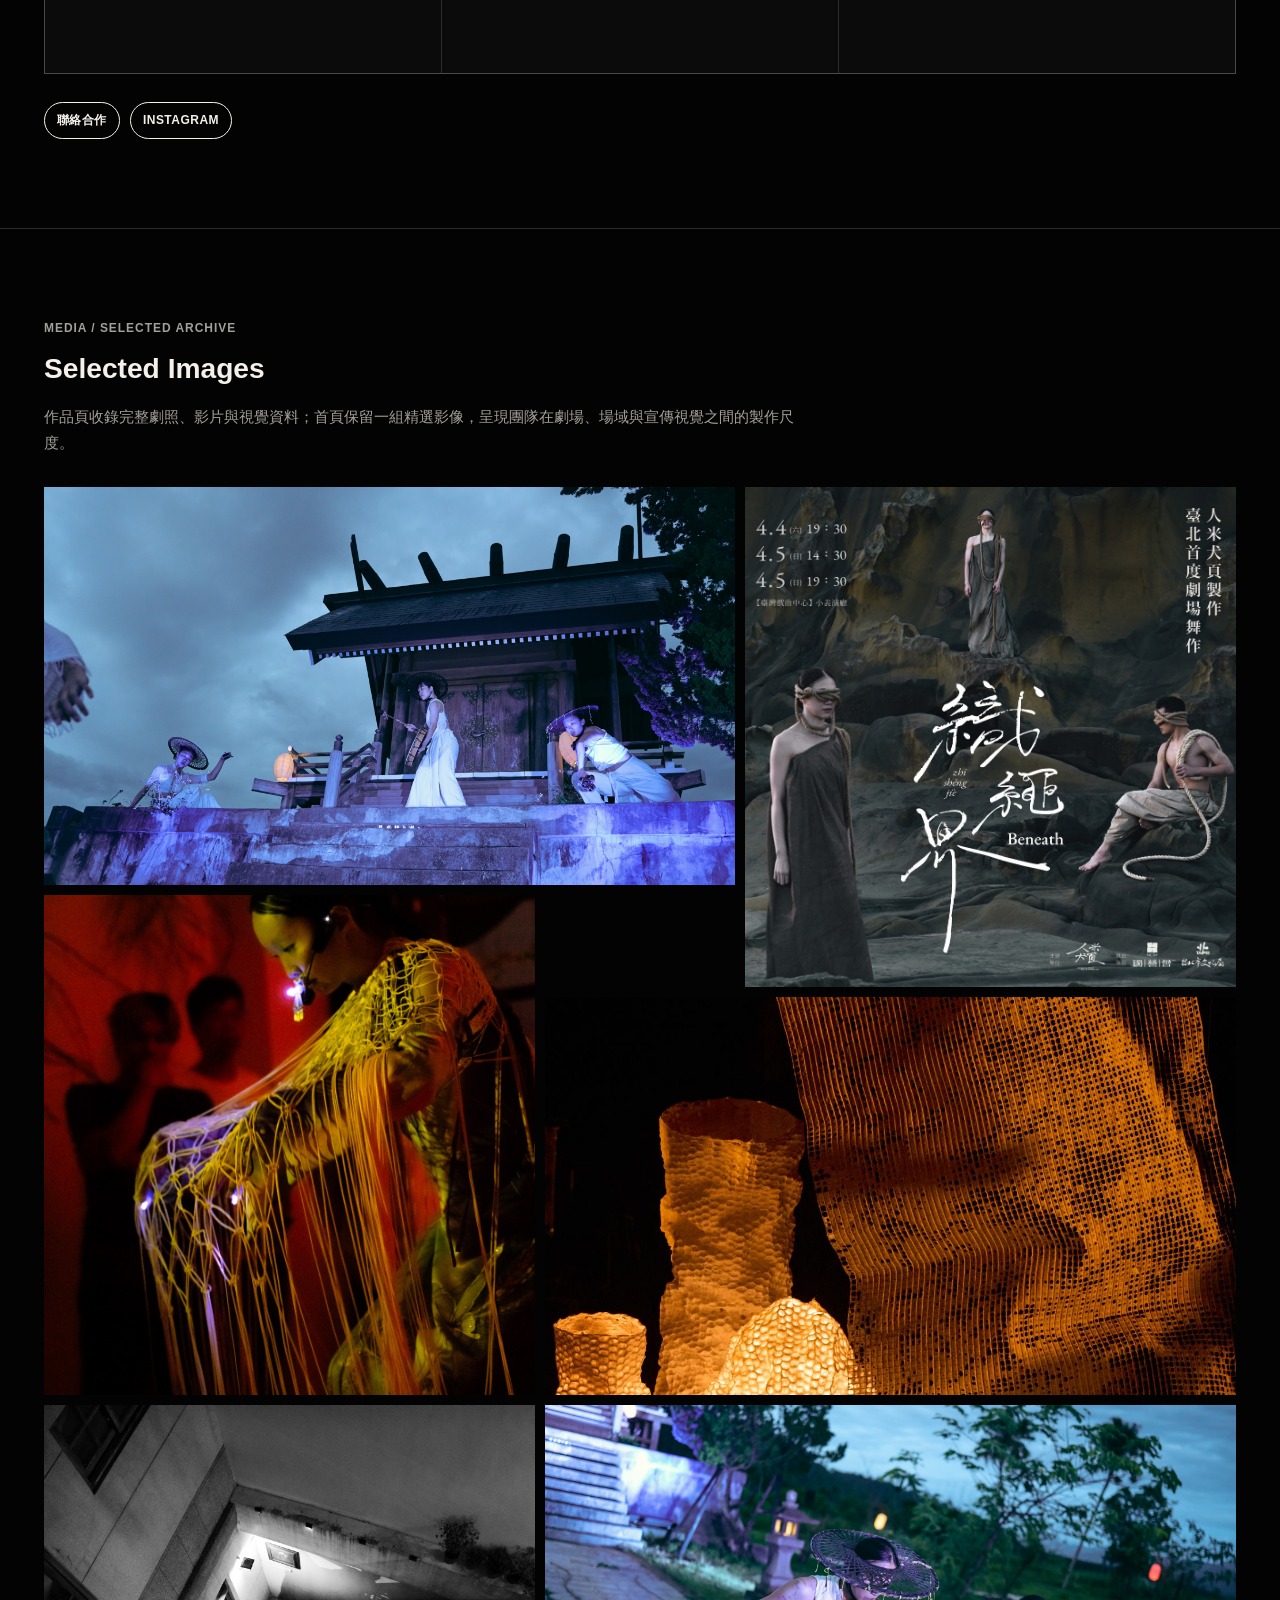
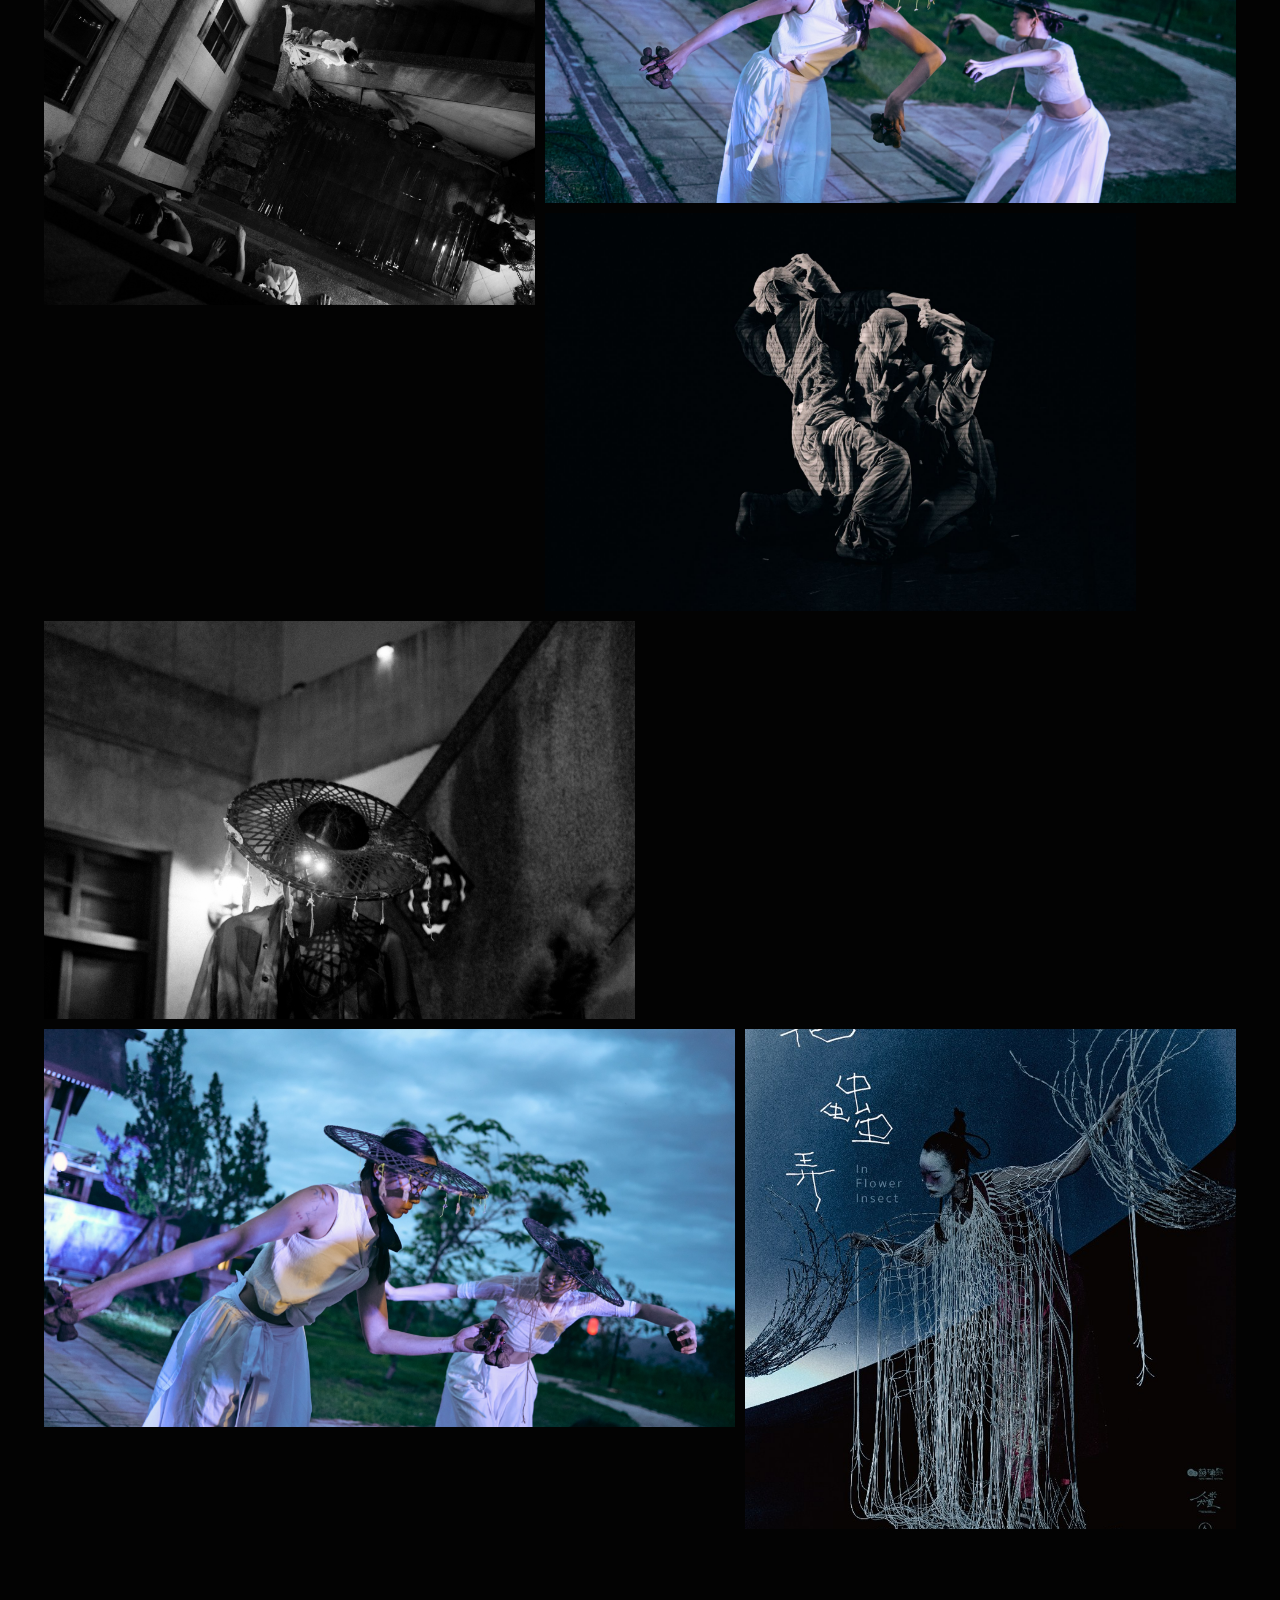
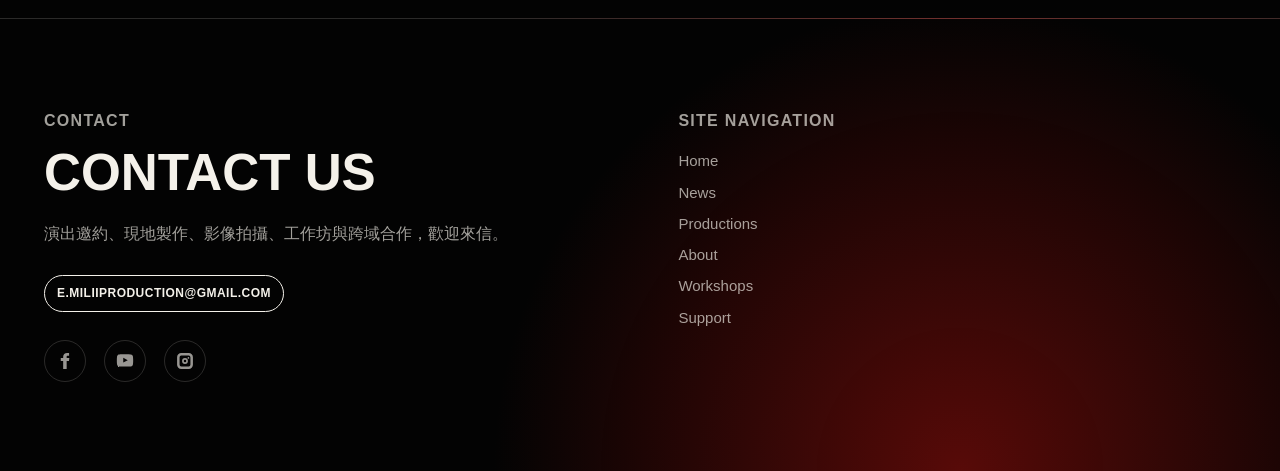
==== commit 2275eef5: "Add productions archive layout" ====
--- a/index.html
+++ b/index.html
@@ -114,20 +114,20 @@
 <body>
   <header class="topbar">
     <a class="brand" href="#home" aria-label="人米犬頁製作首頁"><img class="brand-logo" src="artist_cv_assets/logos/pudgala-logo.png" alt="人米犬頁製作"></a>
-    <nav class="nav" aria-label="主選單"><a href="#latest">News</a><a href="#productions">Productions</a><a href="#about">About</a><a href="renyu.html">Workshops</a><a href="#support">Support</a><a href="#contact">Contact</a></nav>
+    <nav class="nav" aria-label="主選單"><a href="#latest">News</a><a href="productions.html">Productions</a><a href="#about">About</a><a href="renyu.html">Workshops</a><a href="#support">Support</a><a href="#contact">Contact</a></nav>
   </header>
   <main>
     <section class="hero" id="home">
       <img src="artist_cv_assets/drive_stage/stage_07.jpg" alt="人米犬頁製作劇場作品劇照">
       <div class="hero-inner"><p class="kicker">Pudgala Body & Sound Production</p><h1>人米犬頁製作</h1><div class="hero-bottom"><p class="hero-copy">台灣當代舞蹈團隊。以身體、聲音與場域為創作核心，發展劇場舞作、現地製作與跨域表演。</p><div class="facts"><div><b>Founded</b><span>2020 首次亮相｜2024 正式立案</span></div><div><b>Based</b><span>Taiwan</span></div><div><b>IG</b><span><a href="https://www.instagram.com/e.milii____f?igsh=MTB3dXF5dGdzY2YzcA%3D%3D" target="_blank" rel="noreferrer">@e.milii____f</a></span></div></div></div></div>
     </section>
-    <section class="section" id="latest"><div class="section-inner"><p class="section-label">NEWS / 最新消息</p><div class="news-feature"><div class="news-copy"><h3>織繩界 Beneath</h3><p>人米犬頁製作 2026 劇場舞作。以繩、身體與聲響構成空間中的牽引關係，延續團隊在儀式結構、物件與身體記憶之間的創作路徑。</p><div class="button-row"><a class="button" href="works/beneath.html">Read More</a><a class="button" href="#productions">Productions</a></div></div><figure class="news-image"><img src="artist_cv_assets/key_visuals/beneath_folder_a_02.jpg" alt="織繩界 Beneath 主視覺"></figure></div></div></section>
-    <section class="section" id="productions"><div class="section-inner"><p class="section-label">PRODUCTIONS / 作品集</p><h2>作品系列</h2><div class="production-grid"><a class="prod-card" href="works/beneath.html"><img src="artist_cv_assets/key_visuals/beneath_folder_a_01.jpg" alt="織繩界 Beneath 主視覺"><div class="prod-info"><b>2026 / Theatre work</b><h3>織繩界<span class="work-en">Beneath</span></h3><p>以繩、身體與聲響組成劇場空間，推進團隊的黑盒劇場創作。</p></div></a><a class="prod-card" href="works/tiger-luye.html"><img src="artist_cv_assets/production_media/tiger/tiger-luye-stage-01.jpg" alt="虎刺梅 x 鹿野神社 Crown of Thorns x Luye Shrine 劇照"><div class="prod-info"><b>2025 / 2022 Series</b><h3>虎刺梅 x 鹿野神社<span class="work-en">Crown of Thorns x Luye Shrine</span></h3><p>由 2022 臺東藝穗節作品延伸，2025 以回放計劃重新整理場域、神社與身體記憶。</p></div></a><a class="prod-card" href="works/flower-insects.html"><img src="artist_cv_assets/production_media/flower/flower-stage-02.jpg" alt="花蟲弄 Entomofloral Chronicles 劇照"><div class="prod-info"><b>2024 / 2025 Series</b><h3>花蟲弄／蛹塚<span class="work-en">Entomofloral Chronicles / Cocoon Tomb</span></h3><p>以花、蟲、身體與聲響發展移動式觀看，並延伸至白晝之夜的城市夜間版本。</p></div></a></div><div class="archive"><a class="archive-row" href="works/wuxing-six-senses.html"><b>2024</b><strong>藝術 Fun 礁溪－舞行六識<em>Six Senses in Motion</em></strong><span>節慶場域／六識感知／行進式身體</span></a><a class="archive-row" href="works/hongmei-opening.html"><b>2025</b><strong>鴻梅國際藝術村現地演出<em>Hongmei International Artist Village Site Performance</em></strong><span>藝術村場域／現地製作／跨域呈現</span></a><a class="archive-row" href="works/medicine-buddha.html"><b>2023</b><strong>舞·藥師儀式肢體聲響劇場<em>Medicine Buddha Ritual Body-Sound Theatre</em></strong><span>大稻埕本草派對／儀式肢體聲響</span></a><a class="archive-row" href="works/tiger-luye.html"><b>2020-22</b><strong>虎刺梅系列／驁鹿<em>Crown of Thorns Series / Fierce Deer</em></strong><span>早期系列脈絡與場域創作起點</span></a></div></div></section>
-    <section class="section" id="about"><div class="section-inner about-grid"><div><div class="about-line"></div><div class="about-images"><figure><img src="artist_cv_assets/drive_stage/stage_01.jpg" alt="人米犬頁製作劇照"></figure><figure><img src="artist_cv_assets/drive_stage/stage_05.jpg" alt="人米犬頁製作劇照"></figure></div></div><div class="about-copy"><p class="section-label">ABOUT / 製作團隊介紹</p><h2>人米犬頁製作 Pudgala Body & Sound Production</h2><p>成立於 2020 年，以舞蹈為核心，結合聲響、即興與跨域藝術形式，探索身體語言在不同場域中的可能性。創作多根植於自然與歷史場域，透過身體、物件與聲響的交織，形成具有辨識度的沉浸式美學。</p><p>團隊關注傳統與當代的轉譯、物質與非物質的交織，從儀式結構、文化符號與身體記憶中發展舞作語彙，建構獨特的身體實踐與創作視野。</p><div class="button-row"><a class="button" href="#productions">Productions</a><a class="button" href="#contact">Contact</a></div></div></div></section>
+    <section class="section" id="latest"><div class="section-inner"><p class="section-label">NEWS / 最新消息</p><div class="news-feature"><div class="news-copy"><h3>織繩界 Beneath</h3><p>人米犬頁製作 2026 劇場舞作。以繩、身體與聲響構成空間中的牽引關係，延續團隊在儀式結構、物件與身體記憶之間的創作路徑。</p><div class="button-row"><a class="button" href="works/beneath.html">Read More</a><a class="button" href="productions.html">Productions</a></div></div><figure class="news-image"><img src="artist_cv_assets/key_visuals/beneath_folder_a_02.jpg" alt="織繩界 Beneath 主視覺"></figure></div></div></section>
+    <section class="section" id="productions"><div class="section-inner"><p class="section-label">SELECTED PRODUCTIONS / 精選作品</p><h2>主要作品</h2><div class="button-row" style="margin:0 0 28px"><a class="button" href="productions.html">See all productions</a></div><div class="production-grid"><a class="prod-card" href="works/beneath.html"><img src="artist_cv_assets/key_visuals/beneath_folder_a_01.jpg" alt="織繩界 Beneath 主視覺"><div class="prod-info"><b>2026 / Theatre work</b><h3>織繩界<span class="work-en">Beneath</span></h3><p>以繩、身體與聲響組成劇場空間，推進團隊的黑盒劇場創作。</p></div></a><a class="prod-card" href="works/tiger-luye.html"><img src="artist_cv_assets/production_media/tiger/tiger-luye-stage-01.jpg" alt="虎刺梅 x 鹿野神社 Crown of Thorns x Luye Shrine 劇照"><div class="prod-info"><b>2025 / 2022 Series</b><h3>虎刺梅 x 鹿野神社<span class="work-en">Crown of Thorns x Luye Shrine</span></h3><p>由 2022 臺東藝穗節作品延伸，2025 以回放計劃重新整理場域、神社與身體記憶。</p></div></a><a class="prod-card" href="works/flower-insects.html"><img src="artist_cv_assets/production_media/flower/flower-stage-02.jpg" alt="花蟲弄 Entomofloral Chronicles 劇照"><div class="prod-info"><b>2024 / 2025 Series</b><h3>花蟲弄／蛹塚<span class="work-en">Entomofloral Chronicles / Cocoon Tomb</span></h3><p>以花、蟲、身體與聲響發展移動式觀看，並延伸至白晝之夜的城市夜間版本。</p></div></a></div><div class="archive"><a class="archive-row" href="works/wuxing-six-senses.html"><b>2024</b><strong>藝術 Fun 礁溪－舞行六識<em>Six Senses in Motion</em></strong><span>節慶場域／六識感知／行進式身體</span></a><a class="archive-row" href="works/hongmei-opening.html"><b>2025</b><strong>鴻梅國際藝術村現地演出<em>Hongmei International Artist Village Site Performance</em></strong><span>藝術村場域／現地製作／跨域呈現</span></a><a class="archive-row" href="works/medicine-buddha.html"><b>2023</b><strong>舞·藥師儀式肢體聲響劇場<em>Medicine Buddha Ritual Body-Sound Theatre</em></strong><span>大稻埕本草派對／儀式肢體聲響</span></a><a class="archive-row" href="works/tiger-luye.html"><b>2020-22</b><strong>虎刺梅系列／驁鹿<em>Crown of Thorns Series / Fierce Deer</em></strong><span>早期系列脈絡與場域創作起點</span></a></div></div></section>
+    <section class="section" id="about"><div class="section-inner about-grid"><div><div class="about-line"></div><div class="about-images"><figure><img src="artist_cv_assets/drive_stage/stage_01.jpg" alt="人米犬頁製作劇照"></figure><figure><img src="artist_cv_assets/drive_stage/stage_05.jpg" alt="人米犬頁製作劇照"></figure></div></div><div class="about-copy"><p class="section-label">ABOUT / 製作團隊介紹</p><h2>人米犬頁製作 Pudgala Body & Sound Production</h2><p>成立於 2020 年，以舞蹈為核心，結合聲響、即興與跨域藝術形式，探索身體語言在不同場域中的可能性。創作多根植於自然與歷史場域，透過身體、物件與聲響的交織，形成具有辨識度的沉浸式美學。</p><p>團隊關注傳統與當代的轉譯、物質與非物質的交織，從儀式結構、文化符號與身體記憶中發展舞作語彙，建構獨特的身體實踐與創作視野。</p><div class="button-row"><a class="button" href="productions.html">Productions</a><a class="button" href="#contact">Contact</a></div></div></div></section>
     <section class="split-feature" id="renyu"><div class="split-copy"><img class="renyu-mark" src="artist_cv_assets/logos/renyu-logo.png" alt="人嶼 logo"><p class="section-label">WORKSHOPS / 人嶼</p><h2>Renyu</h2><p>人嶼為人米犬頁製作延伸出的教學平台，整理團隊在創作現場累積的身體覺察、即興、聲音與場域感知方法，發展為課程、工作坊與創作陪伴。</p><div class="button-row"><a class="button" href="renyu.html">Find Out More</a><a class="button" href="https://www.instagram.com/renyu.within/" target="_blank" rel="noreferrer">Instagram</a></div></div><figure class="split-image"><img src="artist_cv_assets/drive_stage/stage_03.jpg" alt="人嶼身體工作坊相關影像"></figure></section>
     <section class="section" id="support"><div class="section-inner"><p class="section-label">SUPPORT / 支持與合作</p><h2>演出製作、影像拍攝與跨域合作</h2><div class="programs"><article class="program"><b>01</b><h3>Touring & Presentation</h3><p>劇場作品、藝術節、公共空間、文化場域與現地製作，可依場地條件發展不同觀看形式。</p></article><article class="program"><b>02</b><h3>Film & Visual Production</h3><p>影視拍攝、舞蹈影像、宣傳片、劇照、主視覺與節目冊製作，整合身體、影像與設計敘事。</p></article><article class="program"><b>03</b><h3>Education & Workshop</h3><p>透過人嶼延伸身體訓練、感知開發、即興與創作工作坊，讓團隊方法進入更多日常現場。</p></article></div><div class="button-row"><a class="button" href="#contact">聯絡合作</a><a class="button" href="https://www.instagram.com/e.milii____f?igsh=MTB3dXF5dGdzY2YzcA%3D%3D" target="_blank" rel="noreferrer">Instagram</a></div></div></section>
     <section class="section" id="images"><div class="section-inner"><p class="section-label">MEDIA / SELECTED ARCHIVE</p><h2>Selected Images</h2><p class="section-note">作品頁收錄完整劇照、影片與視覺資料；首頁保留一組精選影像，呈現團隊在劇場、場域與宣傳視覺之間的製作尺度。</p><div class="gallery-grid"><figure class="photo span-wide" data-caption="虎刺梅 x 鹿野神社 / Crown of Thorns x Luye Shrine"><img src="artist_cv_assets/production_media/tiger/tiger-luye-stage-05.jpg" alt="虎刺梅 x 鹿野神社 Crown of Thorns x Luye Shrine 劇照"></figure><figure class="photo span-tall" data-caption="織繩界 / Beneath"><img src="artist_cv_assets/key_visuals/beneath_folder_b_01.jpg" alt="織繩界 Beneath 主視覺"></figure><figure class="photo span-tall" data-caption="花蟲弄 / Entomofloral Chronicles"><img src="artist_cv_assets/production_media/flower/flower-stage-03.jpg" alt="花蟲弄 Entomofloral Chronicles 劇照"></figure><figure class="photo span-wide" data-caption="織繩界 / Beneath"><img src="artist_cv_assets/drive_stage/stage_08.jpg" alt="織繩界 Beneath 劇照"></figure><figure class="photo span-tall" data-caption="花蟲弄 / Entomofloral Chronicles"><img src="artist_cv_assets/production_media/flower/flower-stage-05.jpg" alt="花蟲弄 Entomofloral Chronicles 劇照"></figure><figure class="photo span-wide" data-caption="虎刺梅 x 鹿野神社 / Crown of Thorns x Luye Shrine"><img src="artist_cv_assets/production_media/tiger/tiger-luye-stage-02.jpg" alt="虎刺梅 x 鹿野神社 Crown of Thorns x Luye Shrine 劇照"></figure><figure class="photo span-6" data-caption="織繩界 / Beneath"><img src="artist_cv_assets/drive_stage/stage_10.jpg" alt="織繩界 Beneath 劇照"></figure><figure class="photo span-6" data-caption="花蟲弄 / Entomofloral Chronicles"><img src="artist_cv_assets/production_media/flower/flower-stage-06.jpg" alt="花蟲弄 Entomofloral Chronicles 劇照"></figure><figure class="photo span-wide" data-caption="虎刺梅 x 鹿野神社 / Crown of Thorns x Luye Shrine"><img src="artist_cv_assets/production_media/tiger/tiger-luye-stage-06.jpg" alt="虎刺梅 x 鹿野神社 Crown of Thorns x Luye Shrine 劇照"></figure><figure class="photo span-tall" data-caption="花蟲弄 / Entomofloral Chronicles"><img src="artist_cv_assets/key_visuals/flower_folder_02.jpg" alt="花蟲弄 Entomofloral Chronicles 主視覺"></figure></div></div></section>
-    <section class="section contact" id="contact"><div class="section-inner footer-grid"><div><p class="section-label">CONTACT</p><h2>Contact Us</h2><p>演出邀約、現地製作、影像拍攝、工作坊與跨域合作，歡迎來信。</p><div class="button-row"><a class="button" href="mailto:e.miliiproduction@gmail.com">e.miliiproduction@gmail.com</a></div><div class="social-row" aria-label="人米犬頁製作社群連結"><a class="social-link" href="https://www.facebook.com/emiliiprodution/?locale=zh_TW" target="_blank" rel="noreferrer" aria-label="Facebook"><svg viewBox="0 0 24 24" aria-hidden="true"><path d="M14 8.5V6.8c0-.8.3-1.2 1.3-1.2h1.6V2.5c-.8-.1-1.7-.2-2.5-.2-2.7 0-4.6 1.7-4.6 4.7v1.5H6.9v3.5h2.9v9.5H14V12h2.8l.4-3.5H14Z"/></svg></a><a class="social-link" href="https://www.youtube.com/@Pudgala.body-Sound.Company/videos" target="_blank" rel="noreferrer" aria-label="YouTube"><svg viewBox="0 0 24 24" aria-hidden="true"><path d="M21.6 7.1s-.2-1.5-.8-2.1c-.8-.8-1.7-.8-2.1-.9C15.8 3.9 12 3.9 12 3.9h0s-3.8 0-6.7.2c-.4.1-1.3.1-2.1.9-.6.6-.8 2.1-.8 2.1S2.2 8.8 2.2 10.5v1.6c0 1.7.2 3.4.2 3.4s.2 1.5.8 2.1c.8.8 1.9.8 2.4.9 1.7.2 6.4.2 6.4.2s3.8 0 6.7-.2c.4-.1 1.3-.1 2.1-.9.6-.6.8-2.1.8-2.1s.2-1.7.2-3.4v-1.6c0-1.7-.2-3.4-.2-3.4ZM9.9 13.9V8.1l5.4 2.9-5.4 2.9Z"/></svg></a><a class="social-link" href="https://www.instagram.com/e.milii____f?igsh=MTB3dXF5dGdzY2YzcA%3D%3D" target="_blank" rel="noreferrer" aria-label="Instagram"><svg viewBox="0 0 24 24" aria-hidden="true"><path d="M7.5 2.5h9A5 5 0 0 1 21.5 7.5v9a5 5 0 0 1-5 5h-9a5 5 0 0 1-5-5v-9a5 5 0 0 1 5-5Zm0 3A2 2 0 0 0 5.5 7.5v9a2 2 0 0 0 2 2h9a2 2 0 0 0 2-2v-9a2 2 0 0 0-2-2h-9Zm4.5 3A3.5 3.5 0 1 1 12 15.5 3.5 3.5 0 0 1 12 8.5Zm0 2A1.5 1.5 0 1 0 12 13.5 1.5 1.5 0 0 0 12 10.5Zm4.1-3.2a1 1 0 1 1 0 2 1 1 0 0 1 0-2Z"/></svg></a></div></div><div><p class="section-label">SITE NAVIGATION</p><nav class="footer-links" aria-label="頁尾導覽"><a href="#home">Home</a><a href="#latest">News</a><a href="#productions">Productions</a><a href="#about">About</a><a href="renyu.html">Workshops</a><a href="#support">Support</a></nav></div></div></section>
+    <section class="section contact" id="contact"><div class="section-inner footer-grid"><div><p class="section-label">CONTACT</p><h2>Contact Us</h2><p>演出邀約、現地製作、影像拍攝、工作坊與跨域合作，歡迎來信。</p><div class="button-row"><a class="button" href="mailto:e.miliiproduction@gmail.com">e.miliiproduction@gmail.com</a></div><div class="social-row" aria-label="人米犬頁製作社群連結"><a class="social-link" href="https://www.facebook.com/emiliiprodution/?locale=zh_TW" target="_blank" rel="noreferrer" aria-label="Facebook"><svg viewBox="0 0 24 24" aria-hidden="true"><path d="M14 8.5V6.8c0-.8.3-1.2 1.3-1.2h1.6V2.5c-.8-.1-1.7-.2-2.5-.2-2.7 0-4.6 1.7-4.6 4.7v1.5H6.9v3.5h2.9v9.5H14V12h2.8l.4-3.5H14Z"/></svg></a><a class="social-link" href="https://www.youtube.com/@Pudgala.body-Sound.Company/videos" target="_blank" rel="noreferrer" aria-label="YouTube"><svg viewBox="0 0 24 24" aria-hidden="true"><path d="M21.6 7.1s-.2-1.5-.8-2.1c-.8-.8-1.7-.8-2.1-.9C15.8 3.9 12 3.9 12 3.9h0s-3.8 0-6.7.2c-.4.1-1.3.1-2.1.9-.6.6-.8 2.1-.8 2.1S2.2 8.8 2.2 10.5v1.6c0 1.7.2 3.4.2 3.4s.2 1.5.8 2.1c.8.8 1.9.8 2.4.9 1.7.2 6.4.2 6.4.2s3.8 0 6.7-.2c.4-.1 1.3-.1 2.1-.9.6-.6.8-2.1.8-2.1s.2-1.7.2-3.4v-1.6c0-1.7-.2-3.4-.2-3.4ZM9.9 13.9V8.1l5.4 2.9-5.4 2.9Z"/></svg></a><a class="social-link" href="https://www.instagram.com/e.milii____f?igsh=MTB3dXF5dGdzY2YzcA%3D%3D" target="_blank" rel="noreferrer" aria-label="Instagram"><svg viewBox="0 0 24 24" aria-hidden="true"><path d="M7.5 2.5h9A5 5 0 0 1 21.5 7.5v9a5 5 0 0 1-5 5h-9a5 5 0 0 1-5-5v-9a5 5 0 0 1 5-5Zm0 3A2 2 0 0 0 5.5 7.5v9a2 2 0 0 0 2 2h9a2 2 0 0 0 2-2v-9a2 2 0 0 0-2-2h-9Zm4.5 3A3.5 3.5 0 1 1 12 15.5 3.5 3.5 0 0 1 12 8.5Zm0 2A1.5 1.5 0 1 0 12 13.5 1.5 1.5 0 0 0 12 10.5Zm4.1-3.2a1 1 0 1 1 0 2 1 1 0 0 1 0-2Z"/></svg></a></div></div><div><p class="section-label">SITE NAVIGATION</p><nav class="footer-links" aria-label="頁尾導覽"><a href="#home">Home</a><a href="#latest">News</a><a href="productions.html">Productions</a><a href="#about">About</a><a href="renyu.html">Workshops</a><a href="#support">Support</a></nav></div></div></section>
   </main>
 </body>
 </html>
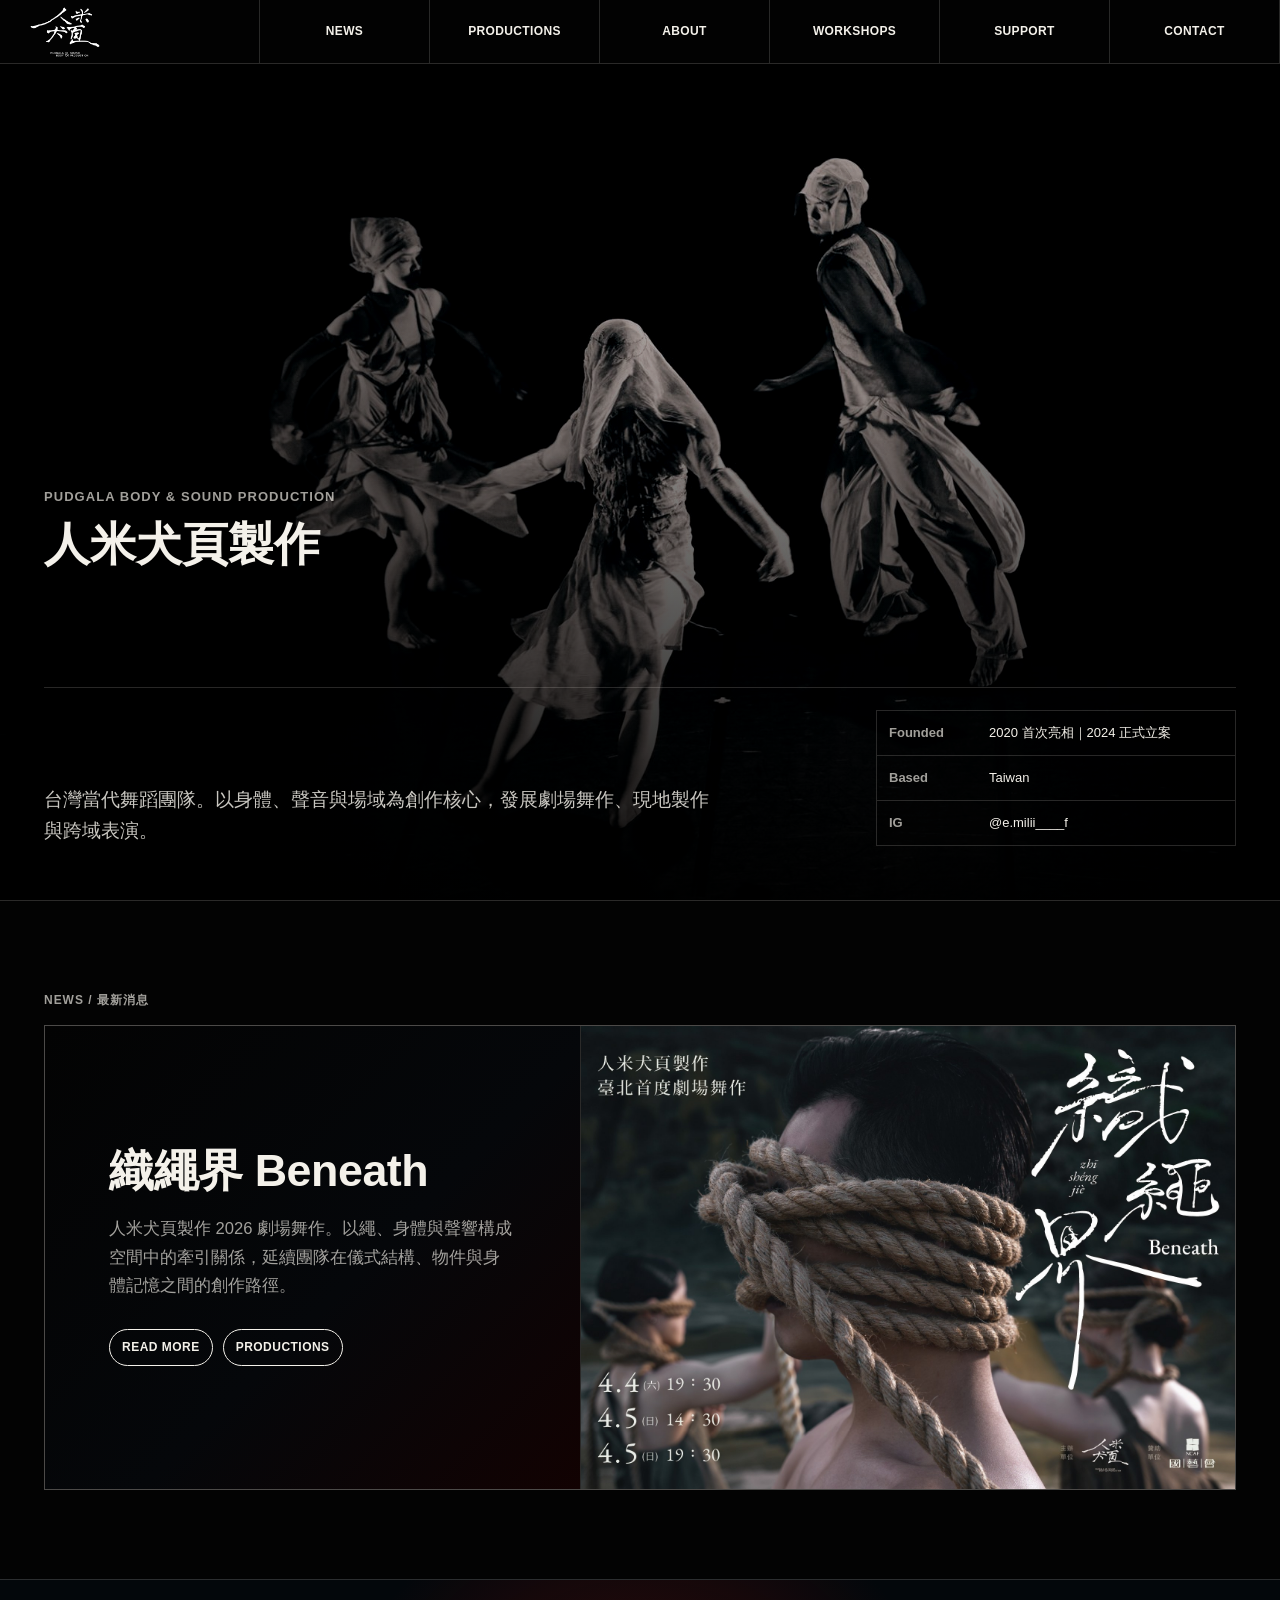
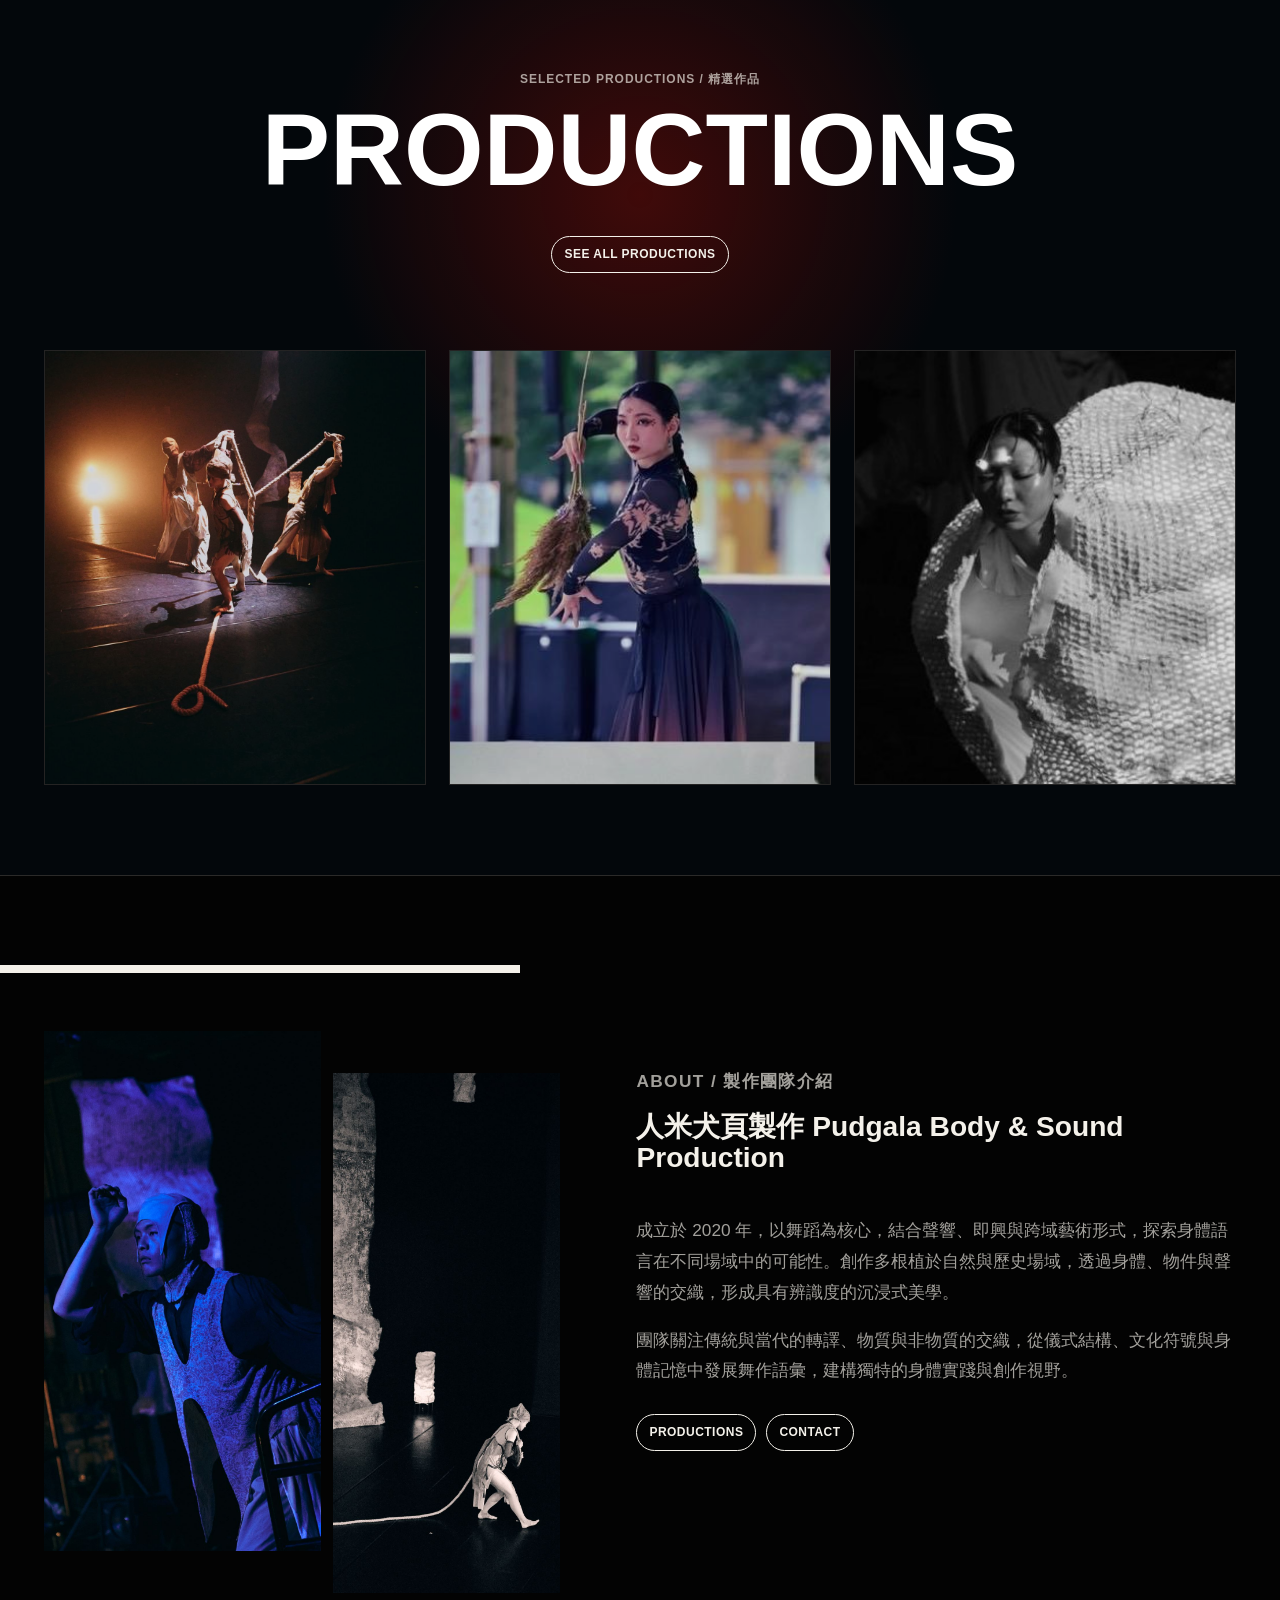
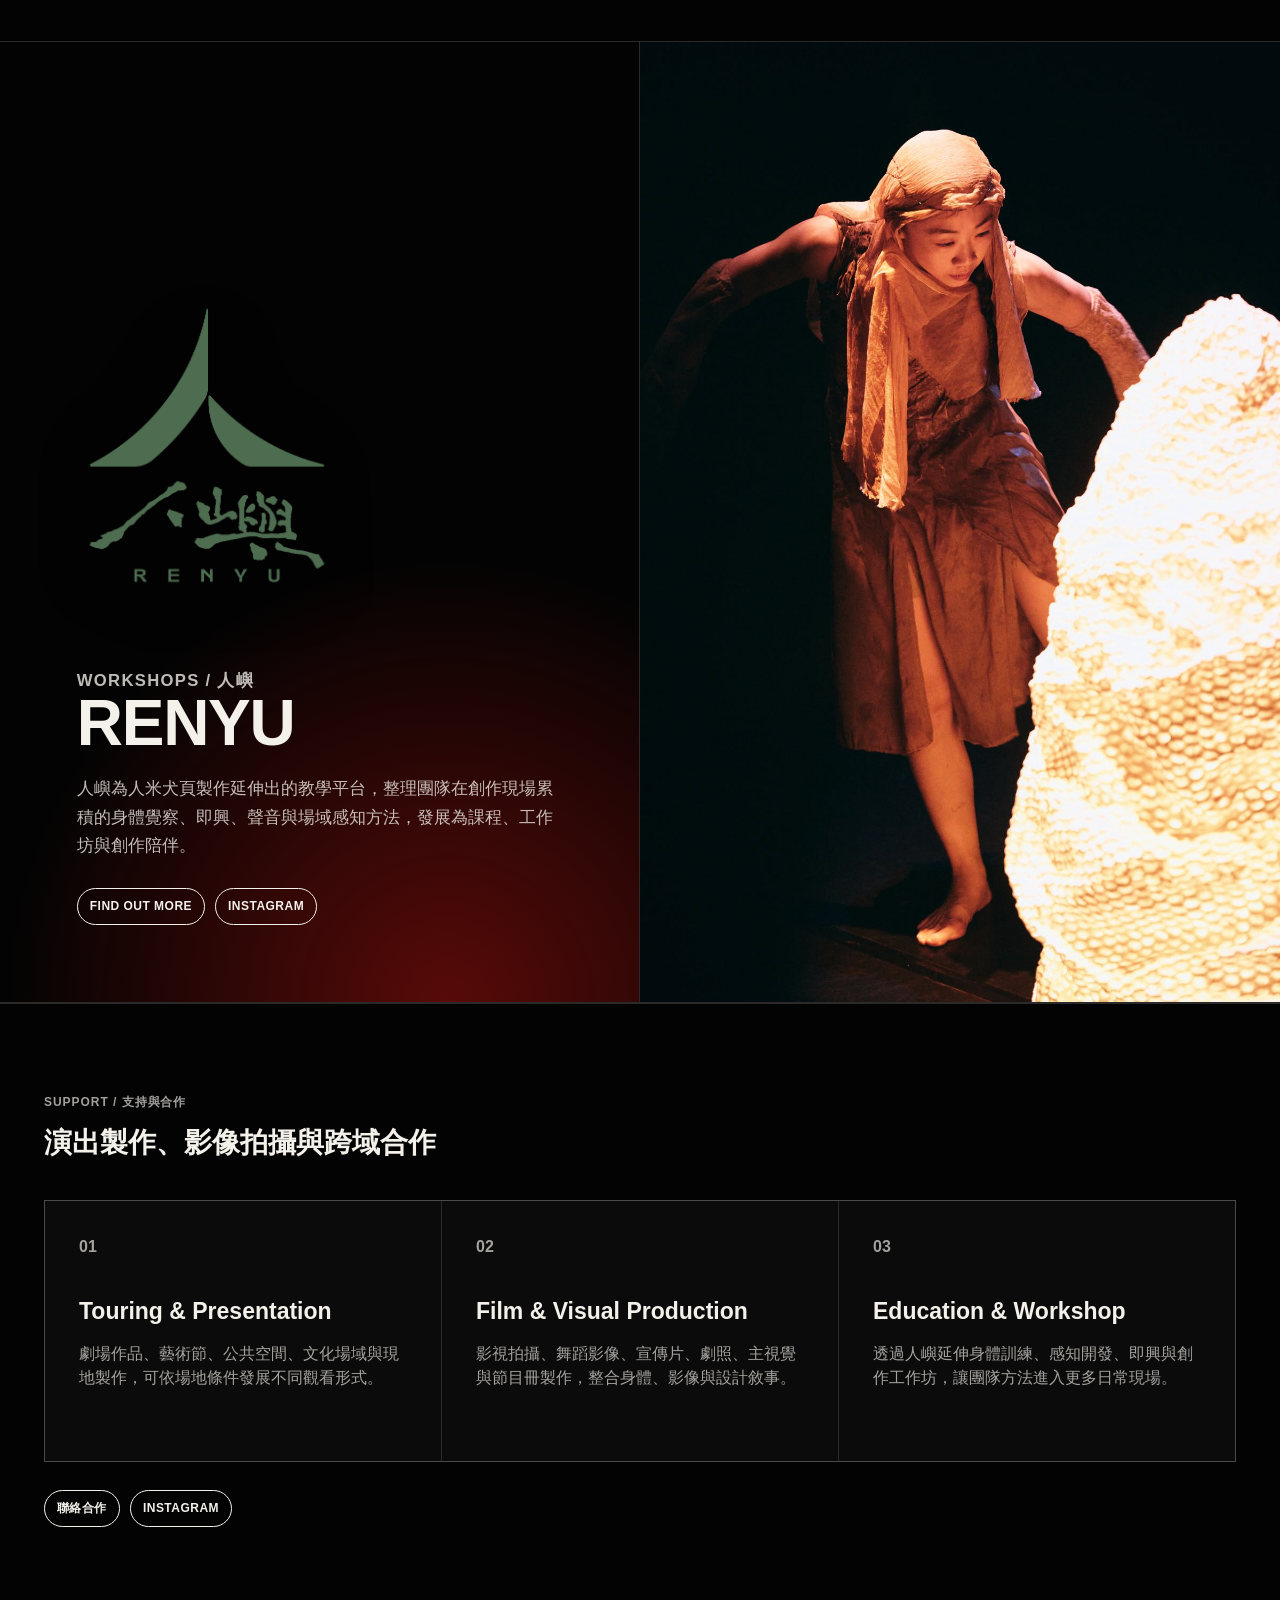
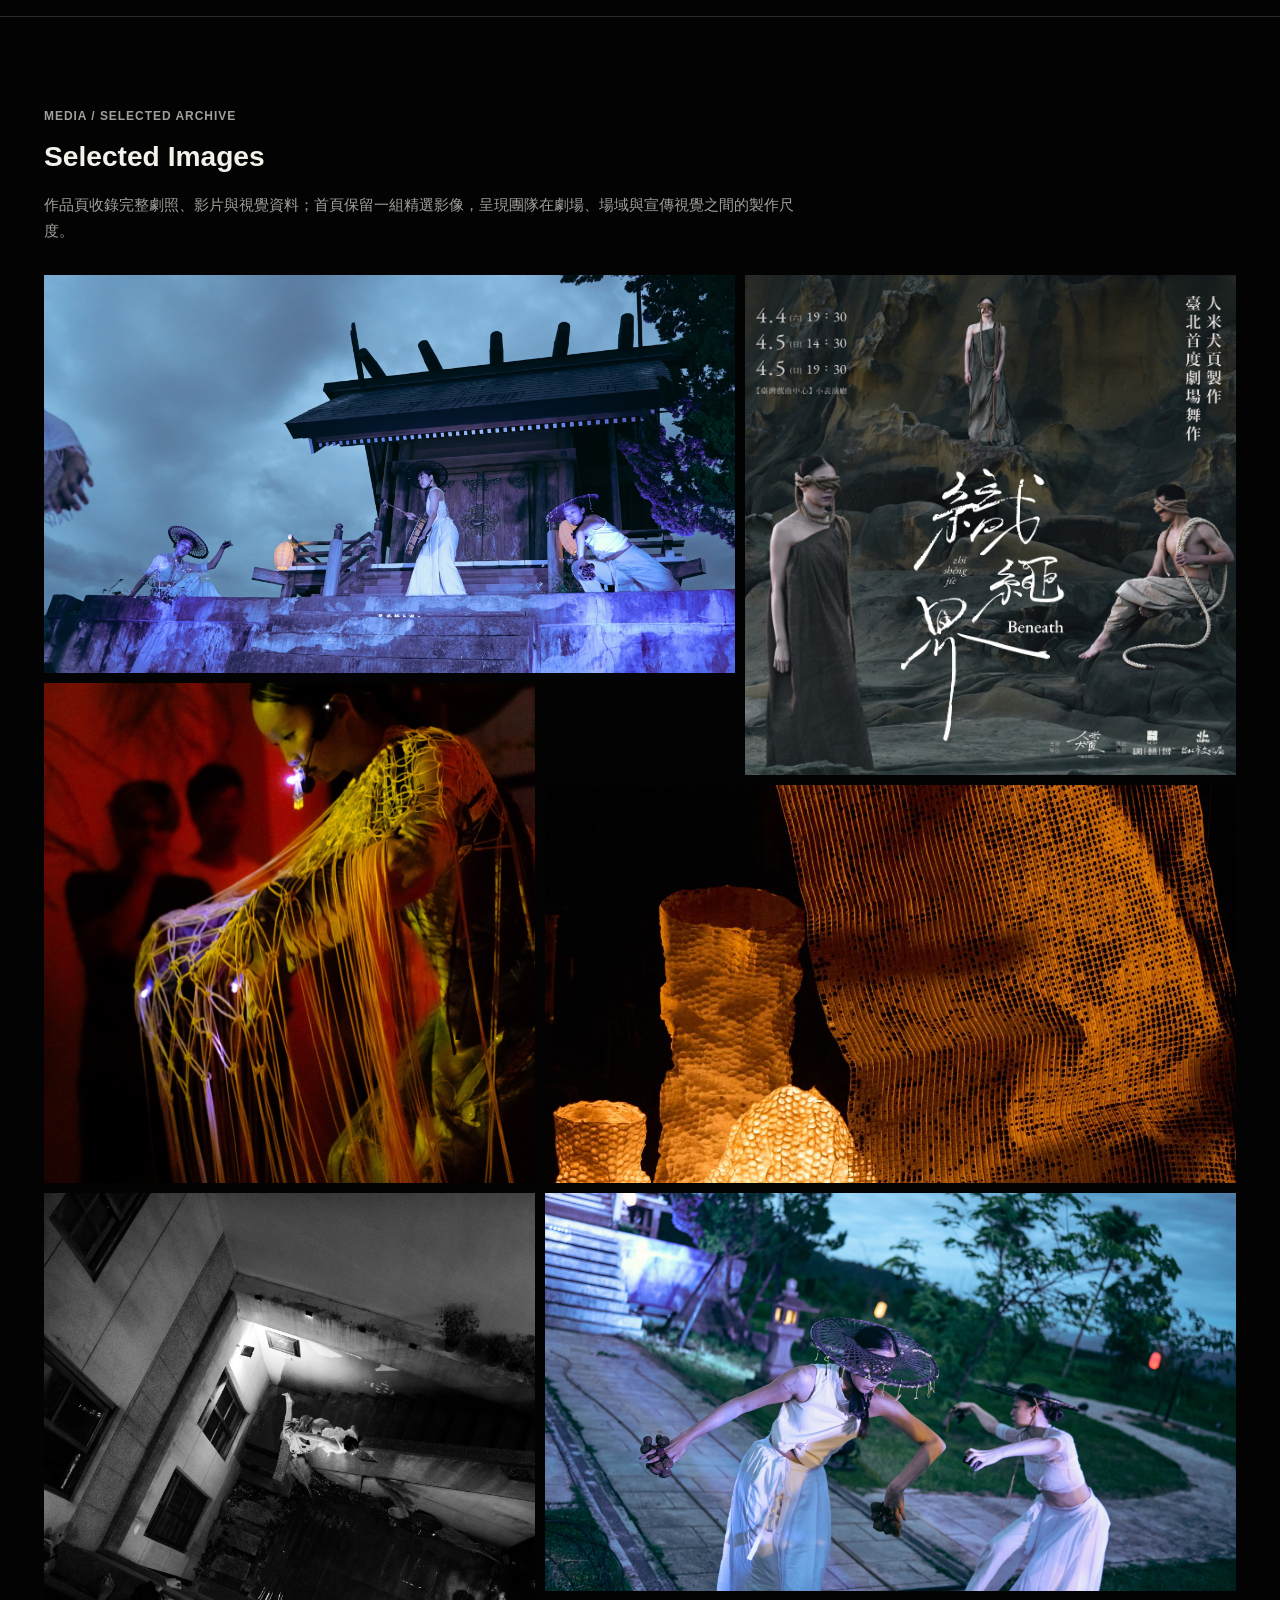
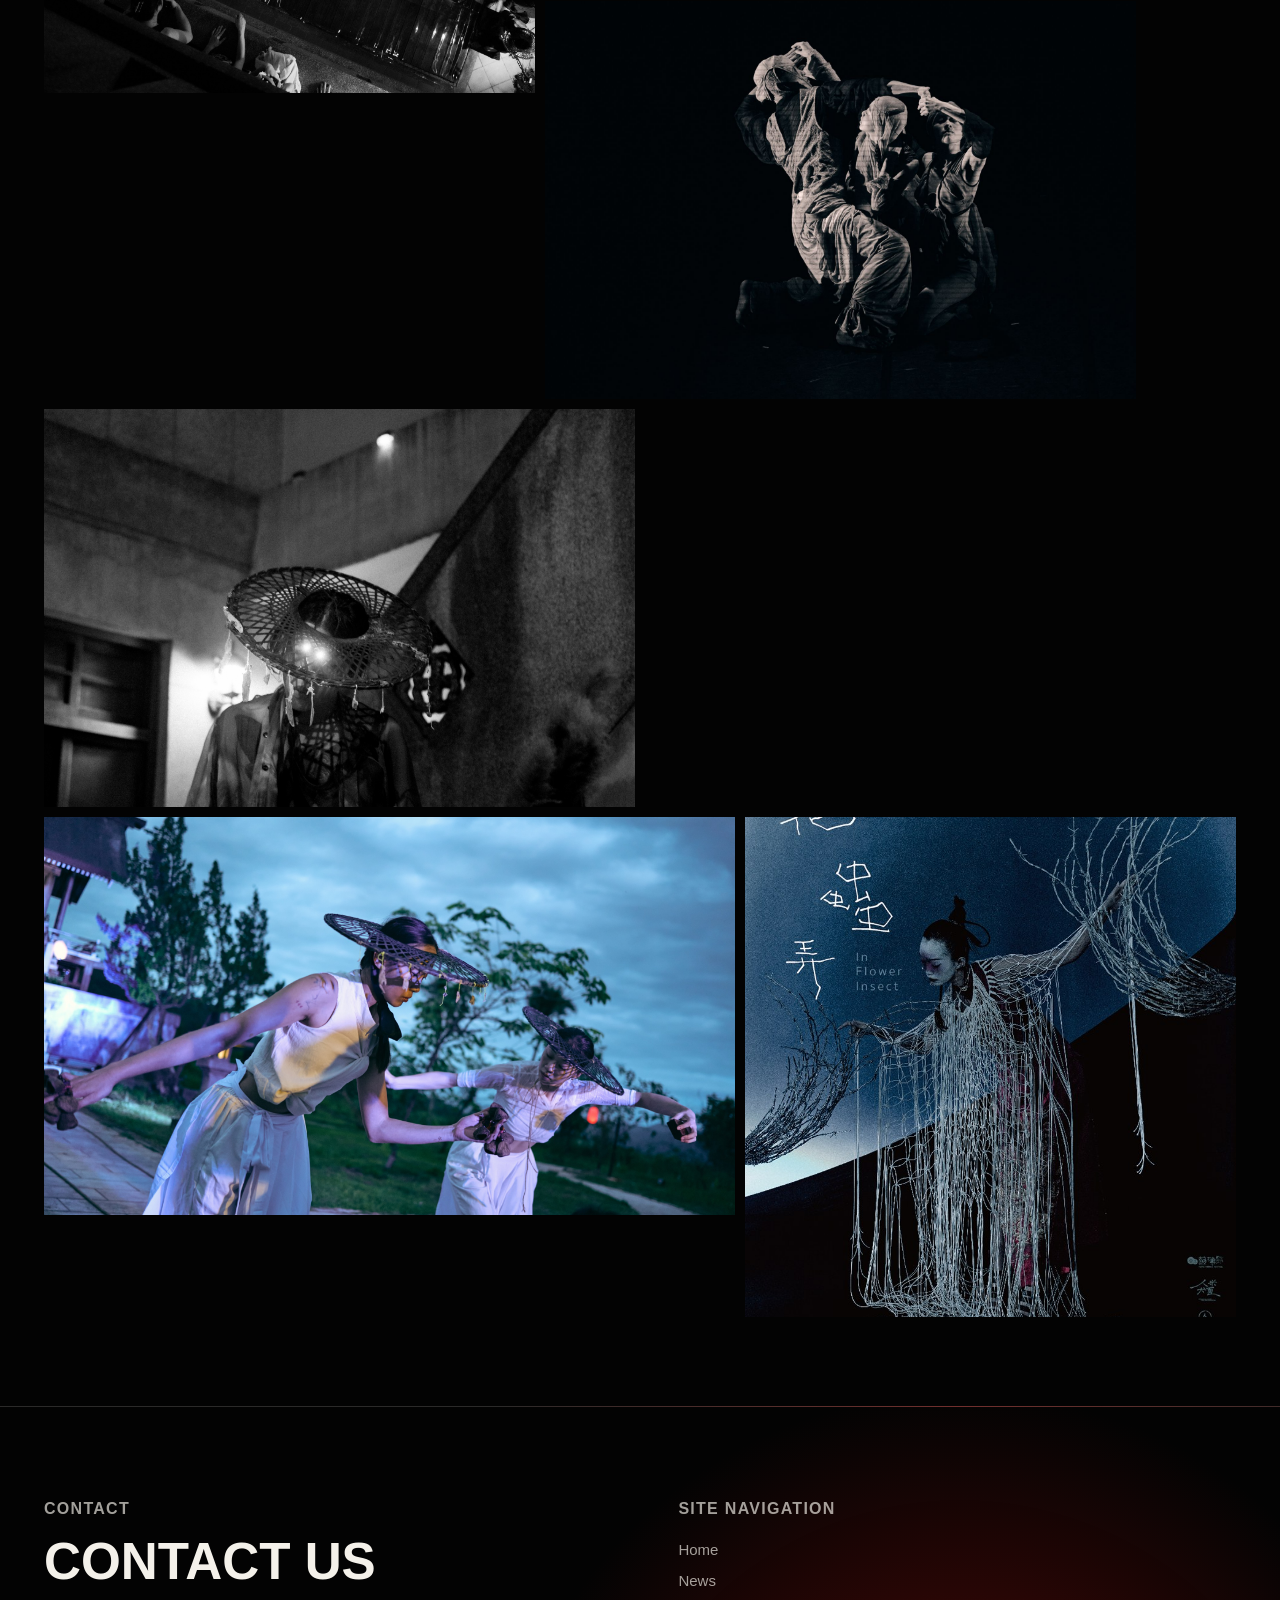
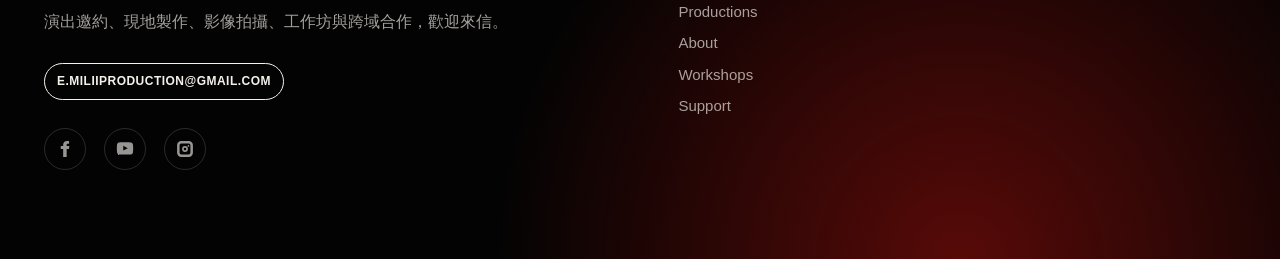
==== commit 22441c4e: "Refine homepage productions section" ====
--- a/index.html
+++ b/index.html
@@ -64,21 +64,23 @@
     .social-link { display:grid; place-items:center; width:42px; height:42px; color:rgba(244,241,234,.62); border:1px solid var(--line); border-radius:999px; transition:color .18s ease, background .18s ease, border-color .18s ease; }
     .social-link:hover { color:var(--fg); background:rgba(255,255,255,.08); border-color:rgba(244,241,234,.36); }
     .social-link svg { width:20px; height:20px; fill:currentColor; }
-    .production-grid { display:grid; grid-template-columns:repeat(3,1fr); gap:18px; }
-    .prod-card { position:relative; min-height:390px; overflow:hidden; background:#111; border:1px solid var(--line); }
-    .prod-card img { position:absolute; inset:0; opacity:.82; transition: transform .4s ease, opacity .4s ease; }
-    .prod-card:hover img { transform:scale(1.04); opacity:.95; }
-    .prod-card:after { content:""; position:absolute; inset:0; background:linear-gradient(180deg,rgba(0,0,0,.05),rgba(0,0,0,.72)); }
-    .prod-info { position:absolute; z-index:1; inset:auto 0 0 0; padding:20px; }
-    .prod-info b { display:block; margin-bottom:8px; color:var(--muted); font-size:12px; }
-    .prod-info h3 { margin:0; color:var(--fg); font-size:clamp(18px,1.65vw,22px); line-height:1.12; }
-    .work-en { display:block; margin-top:7px; color:rgba(244,241,234,.62); font-size:11px; line-height:1.25; font-weight:700; letter-spacing:.08em; text-transform:uppercase; }
-    .prod-info p { max-width:92%; margin:10px 0 0; color:rgba(244,241,234,.78); font-size:13px; line-height:1.5; }
-    .archive { margin-top:26px; padding:8px 16px; border:1px solid var(--line); background:rgba(244,241,234,.045); }
-    .archive-row { display:grid; grid-template-columns:100px 1fr auto; gap:18px; padding:16px 0; border-bottom:1px solid var(--line); color:var(--muted); transition:background .18s ease, padding .18s ease; }
-    .archive-row:hover { background:rgba(244,241,234,.06); padding-left:10px; padding-right:10px; }
-    .archive-row b,.archive-row strong { color:var(--fg); }
-    .archive-row em { display:block; margin-top:4px; color:rgba(244,241,234,.55); font-size:12px; font-style:normal; letter-spacing:.04em; text-transform:uppercase; }
+    .home-productions { background:radial-gradient(circle at 50% 24%,rgba(120,13,8,.52),transparent 34%),#03070b; }
+    .home-productions .section-inner { width:min(1500px,100%); }
+    .production-title { text-align:center; margin-bottom:clamp(34px,6vw,78px); }
+    .production-title .section-label { margin-bottom:18px; }
+    .production-title h2 { margin-bottom:0; color:#fff; font-size:clamp(42px,8vw,118px); line-height:.86; font-weight:820; letter-spacing:0; text-transform:uppercase; }
+    .production-actions { justify-content:center; margin:clamp(24px,4vw,42px) 0 0; }
+    .production-grid { display:grid; grid-template-columns:repeat(3,1fr); gap:clamp(14px,1.8vw,26px); }
+    .prod-card { position:relative; min-height:clamp(360px,34vw,560px); overflow:hidden; background:#111; border:1px solid rgba(244,241,234,.08); isolation:isolate; }
+    .prod-card img { position:absolute; inset:0; opacity:.86; transition:transform .4s ease, opacity .4s ease, filter .4s ease; }
+    .prod-card:hover img { transform:scale(1.045); opacity:.97; filter:contrast(1.08); }
+    .prod-card:after { content:""; position:absolute; inset:0; background:linear-gradient(180deg,rgba(0,0,0,0),rgba(0,0,0,.78)); opacity:0; transition:opacity .22s ease; }
+    .prod-card:hover:after { opacity:1; }
+    .prod-info { position:absolute; z-index:1; inset:auto 0 0; padding:22px; opacity:0; transform:translateY(12px); transition:opacity .22s ease, transform .22s ease; }
+    .prod-card:hover .prod-info { opacity:1; transform:translateY(0); }
+    .prod-info b,.prod-info p { display:none; }
+    .prod-info h3 { margin:0; color:#fff; font-size:clamp(24px,2.7vw,42px); line-height:1.04; font-weight:820; letter-spacing:0; }
+    .work-en { display:block; margin-top:8px; color:rgba(244,241,234,.72); font-size:12px; line-height:1.25; font-weight:900; letter-spacing:.08em; text-transform:uppercase; }
     .about-grid { display:grid; grid-template-columns:.86fr 1fr; gap:clamp(28px,6vw,86px); align-items:center; }
     .about-images { display:grid; grid-template-columns:1fr .82fr; gap:12px; min-height:520px; }
     .about-images figure { margin:0; overflow:hidden; background:#111; }
@@ -108,7 +110,7 @@
     .contact p { color:var(--muted); font-size:16px; max-width:720px; }
     .footer-grid { display:grid; grid-template-columns:1fr 1fr; gap:clamp(28px,6vw,90px); align-items:start; }
     .footer-links { display:grid; gap:8px; color:var(--muted); font-size:15px; }
-    @media (max-width:900px){ .topbar{grid-template-columns:1fr auto}.nav{grid-column:1/-1;grid-template-columns:repeat(3,1fr);border-top:1px solid var(--line)}.nav a{min-height:42px}.hero-bottom,.statement-inner,.news-feature,.about-grid,.programs,.split-feature,.footer-grid{grid-template-columns:1fr}.production-grid{grid-template-columns:1fr}.prod-card{min-height:340px}.about-images{min-height:360px}.gallery-grid{grid-auto-rows:72px}.span-wide,.span-tall,.span-8,.span-6,.span-4,.span-3{grid-column:span 12;grid-row:span 4}.archive-row{grid-template-columns:72px 1fr}.archive-row a{grid-column:2}.hero-inner{padding-top:140px}}
+    @media (max-width:900px){ .topbar{grid-template-columns:1fr auto}.nav{grid-column:1/-1;grid-template-columns:repeat(3,1fr);border-top:1px solid var(--line)}.nav a{min-height:42px}.hero-bottom,.statement-inner,.news-feature,.about-grid,.programs,.split-feature,.footer-grid{grid-template-columns:1fr}.production-grid{grid-template-columns:1fr}.prod-card{min-height:360px}.prod-card:after,.prod-info{opacity:1;transform:none}.about-images{min-height:360px}.gallery-grid{grid-auto-rows:72px}.span-wide,.span-tall,.span-8,.span-6,.span-4,.span-3{grid-column:span 12;grid-row:span 4}.hero-inner{padding-top:140px}}
   </style>
 </head>
 <body>
@@ -122,7 +124,7 @@
       <div class="hero-inner"><p class="kicker">Pudgala Body & Sound Production</p><h1>人米犬頁製作</h1><div class="hero-bottom"><p class="hero-copy">台灣當代舞蹈團隊。以身體、聲音與場域為創作核心，發展劇場舞作、現地製作與跨域表演。</p><div class="facts"><div><b>Founded</b><span>2020 首次亮相｜2024 正式立案</span></div><div><b>Based</b><span>Taiwan</span></div><div><b>IG</b><span><a href="https://www.instagram.com/e.milii____f?igsh=MTB3dXF5dGdzY2YzcA%3D%3D" target="_blank" rel="noreferrer">@e.milii____f</a></span></div></div></div></div>
     </section>
     <section class="section" id="latest"><div class="section-inner"><p class="section-label">NEWS / 最新消息</p><div class="news-feature"><div class="news-copy"><h3>織繩界 Beneath</h3><p>人米犬頁製作 2026 劇場舞作。以繩、身體與聲響構成空間中的牽引關係，延續團隊在儀式結構、物件與身體記憶之間的創作路徑。</p><div class="button-row"><a class="button" href="works/beneath.html">Read More</a><a class="button" href="productions.html">Productions</a></div></div><figure class="news-image"><img src="artist_cv_assets/key_visuals/beneath_folder_a_02.jpg" alt="織繩界 Beneath 主視覺"></figure></div></div></section>
-    <section class="section" id="productions"><div class="section-inner"><p class="section-label">SELECTED PRODUCTIONS / 精選作品</p><h2>主要作品</h2><div class="button-row" style="margin:0 0 28px"><a class="button" href="productions.html">See all productions</a></div><div class="production-grid"><a class="prod-card" href="works/beneath.html"><img src="artist_cv_assets/key_visuals/beneath_folder_a_01.jpg" alt="織繩界 Beneath 主視覺"><div class="prod-info"><b>2026 / Theatre work</b><h3>織繩界<span class="work-en">Beneath</span></h3><p>以繩、身體與聲響組成劇場空間，推進團隊的黑盒劇場創作。</p></div></a><a class="prod-card" href="works/tiger-luye.html"><img src="artist_cv_assets/production_media/tiger/tiger-luye-stage-01.jpg" alt="虎刺梅 x 鹿野神社 Crown of Thorns x Luye Shrine 劇照"><div class="prod-info"><b>2025 / 2022 Series</b><h3>虎刺梅 x 鹿野神社<span class="work-en">Crown of Thorns x Luye Shrine</span></h3><p>由 2022 臺東藝穗節作品延伸，2025 以回放計劃重新整理場域、神社與身體記憶。</p></div></a><a class="prod-card" href="works/flower-insects.html"><img src="artist_cv_assets/production_media/flower/flower-stage-02.jpg" alt="花蟲弄 Entomofloral Chronicles 劇照"><div class="prod-info"><b>2024 / 2025 Series</b><h3>花蟲弄／蛹塚<span class="work-en">Entomofloral Chronicles / Cocoon Tomb</span></h3><p>以花、蟲、身體與聲響發展移動式觀看，並延伸至白晝之夜的城市夜間版本。</p></div></a></div><div class="archive"><a class="archive-row" href="works/wuxing-six-senses.html"><b>2024</b><strong>藝術 Fun 礁溪－舞行六識<em>Six Senses in Motion</em></strong><span>節慶場域／六識感知／行進式身體</span></a><a class="archive-row" href="works/hongmei-opening.html"><b>2025</b><strong>鴻梅國際藝術村現地演出<em>Hongmei International Artist Village Site Performance</em></strong><span>藝術村場域／現地製作／跨域呈現</span></a><a class="archive-row" href="works/medicine-buddha.html"><b>2023</b><strong>舞·藥師儀式肢體聲響劇場<em>Medicine Buddha Ritual Body-Sound Theatre</em></strong><span>大稻埕本草派對／儀式肢體聲響</span></a><a class="archive-row" href="works/tiger-luye.html"><b>2020-22</b><strong>虎刺梅系列／驁鹿<em>Crown of Thorns Series / Fierce Deer</em></strong><span>早期系列脈絡與場域創作起點</span></a></div></div></section>
+    <section class="section home-productions" id="productions"><div class="section-inner"><div class="production-title"><p class="section-label">Selected Productions / 精選作品</p><h2>Productions</h2><div class="button-row production-actions"><a class="button" href="productions.html">See all productions</a></div></div><div class="production-grid"><a class="prod-card" href="works/beneath.html"><img src="artist_cv_assets/series_cards/beneath-card.jpg" alt="織繩界 Beneath 主視覺"><div class="prod-info"><b>2026</b><h3>織繩界<span class="work-en">Beneath</span></h3><p></p></div></a><a class="prod-card" href="works/tiger-luye.html"><img src="artist_cv_assets/series_cards/tiger-luye-card.jpg" alt="虎刺梅 x 鹿野神社 Crown of Thorns x Luye Shrine 劇照"><div class="prod-info"><b>2025</b><h3>虎刺梅 x 鹿野神社<span class="work-en">Crown of Thorns x Luye Shrine</span></h3><p></p></div></a><a class="prod-card" href="works/flower-insects.html"><img src="artist_cv_assets/series_cards/flower-insects-card.jpg" alt="花蟲弄 Entomofloral Chronicles 劇照"><div class="prod-info"><b>2024</b><h3>花蟲弄<span class="work-en">Entomofloral Chronicles</span></h3><p></p></div></a></div></div></section>
     <section class="section" id="about"><div class="section-inner about-grid"><div><div class="about-line"></div><div class="about-images"><figure><img src="artist_cv_assets/drive_stage/stage_01.jpg" alt="人米犬頁製作劇照"></figure><figure><img src="artist_cv_assets/drive_stage/stage_05.jpg" alt="人米犬頁製作劇照"></figure></div></div><div class="about-copy"><p class="section-label">ABOUT / 製作團隊介紹</p><h2>人米犬頁製作 Pudgala Body & Sound Production</h2><p>成立於 2020 年，以舞蹈為核心，結合聲響、即興與跨域藝術形式，探索身體語言在不同場域中的可能性。創作多根植於自然與歷史場域，透過身體、物件與聲響的交織，形成具有辨識度的沉浸式美學。</p><p>團隊關注傳統與當代的轉譯、物質與非物質的交織，從儀式結構、文化符號與身體記憶中發展舞作語彙，建構獨特的身體實踐與創作視野。</p><div class="button-row"><a class="button" href="productions.html">Productions</a><a class="button" href="#contact">Contact</a></div></div></div></section>
     <section class="split-feature" id="renyu"><div class="split-copy"><img class="renyu-mark" src="artist_cv_assets/logos/renyu-logo.png" alt="人嶼 logo"><p class="section-label">WORKSHOPS / 人嶼</p><h2>Renyu</h2><p>人嶼為人米犬頁製作延伸出的教學平台，整理團隊在創作現場累積的身體覺察、即興、聲音與場域感知方法，發展為課程、工作坊與創作陪伴。</p><div class="button-row"><a class="button" href="renyu.html">Find Out More</a><a class="button" href="https://www.instagram.com/renyu.within/" target="_blank" rel="noreferrer">Instagram</a></div></div><figure class="split-image"><img src="artist_cv_assets/drive_stage/stage_03.jpg" alt="人嶼身體工作坊相關影像"></figure></section>
     <section class="section" id="support"><div class="section-inner"><p class="section-label">SUPPORT / 支持與合作</p><h2>演出製作、影像拍攝與跨域合作</h2><div class="programs"><article class="program"><b>01</b><h3>Touring & Presentation</h3><p>劇場作品、藝術節、公共空間、文化場域與現地製作，可依場地條件發展不同觀看形式。</p></article><article class="program"><b>02</b><h3>Film & Visual Production</h3><p>影視拍攝、舞蹈影像、宣傳片、劇照、主視覺與節目冊製作，整合身體、影像與設計敘事。</p></article><article class="program"><b>03</b><h3>Education & Workshop</h3><p>透過人嶼延伸身體訓練、感知開發、即興與創作工作坊，讓團隊方法進入更多日常現場。</p></article></div><div class="button-row"><a class="button" href="#contact">聯絡合作</a><a class="button" href="https://www.instagram.com/e.milii____f?igsh=MTB3dXF5dGdzY2YzcA%3D%3D" target="_blank" rel="noreferrer">Instagram</a></div></div></section>
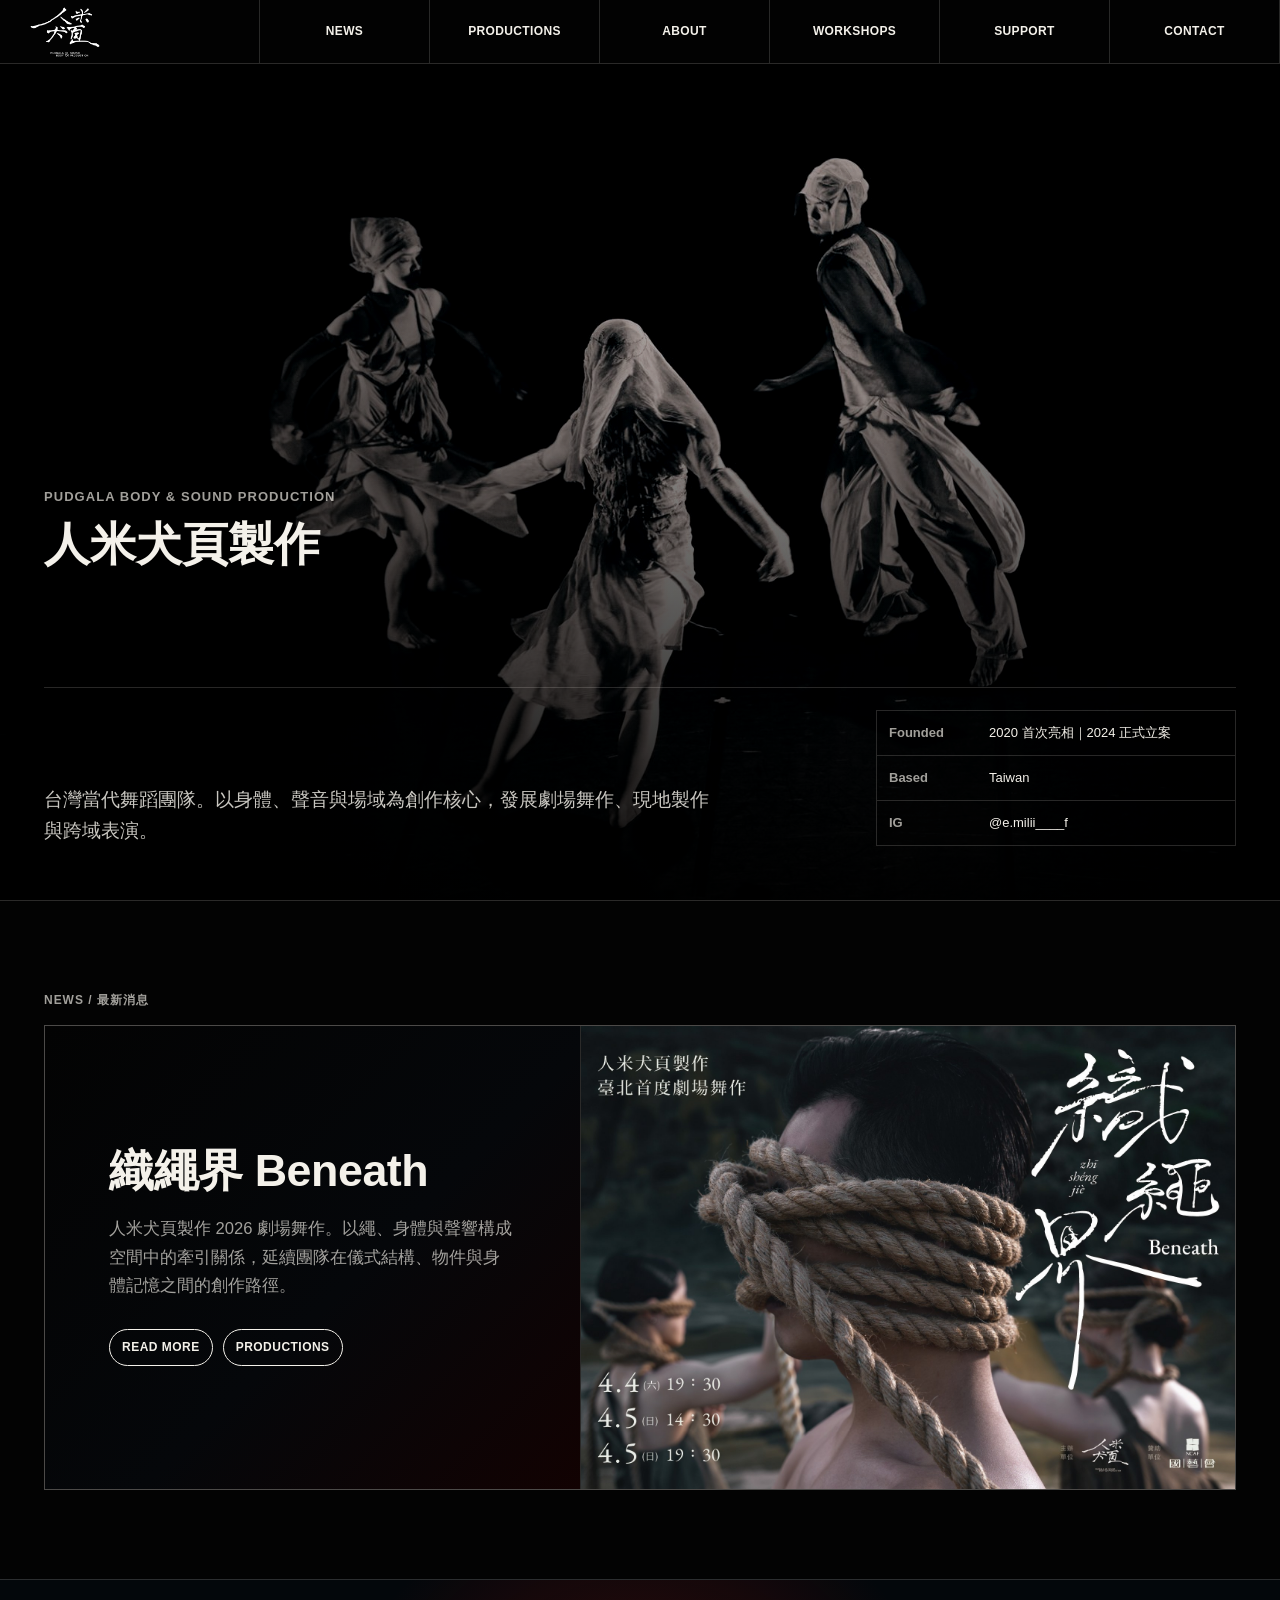
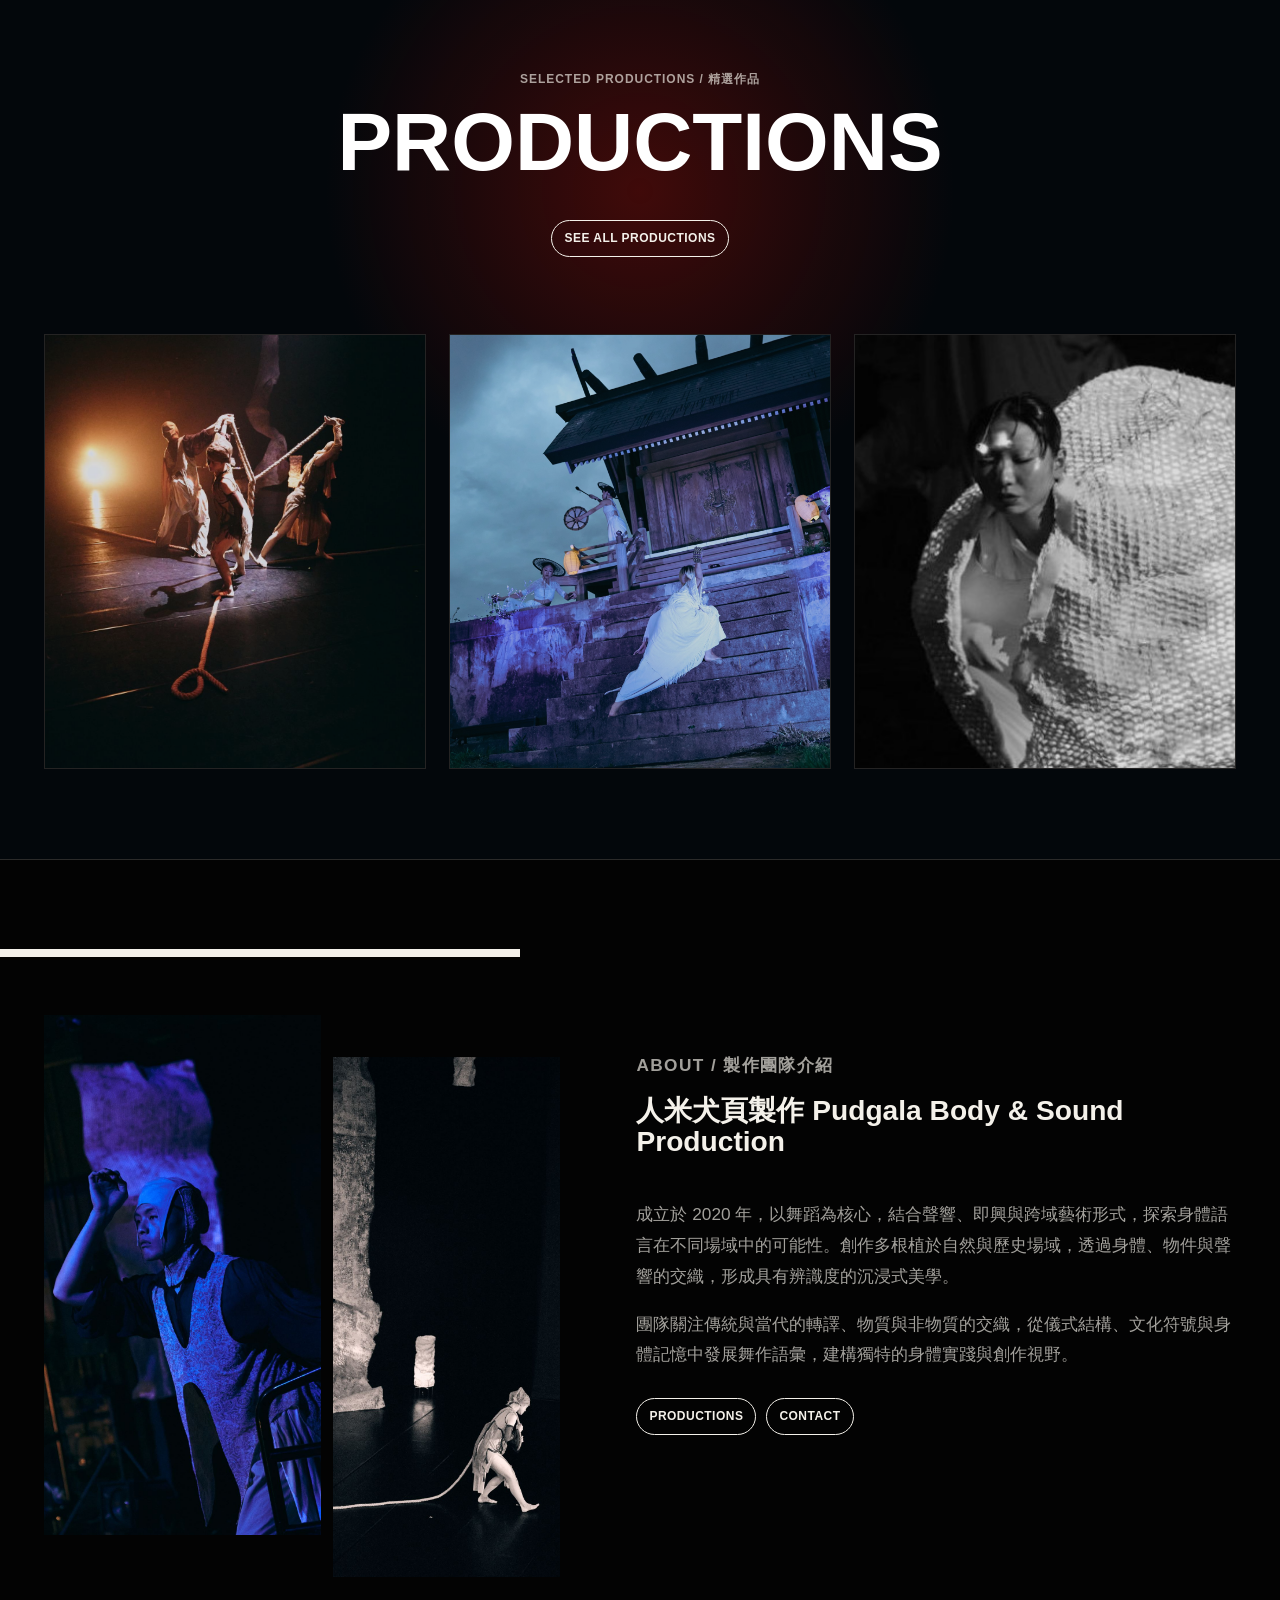
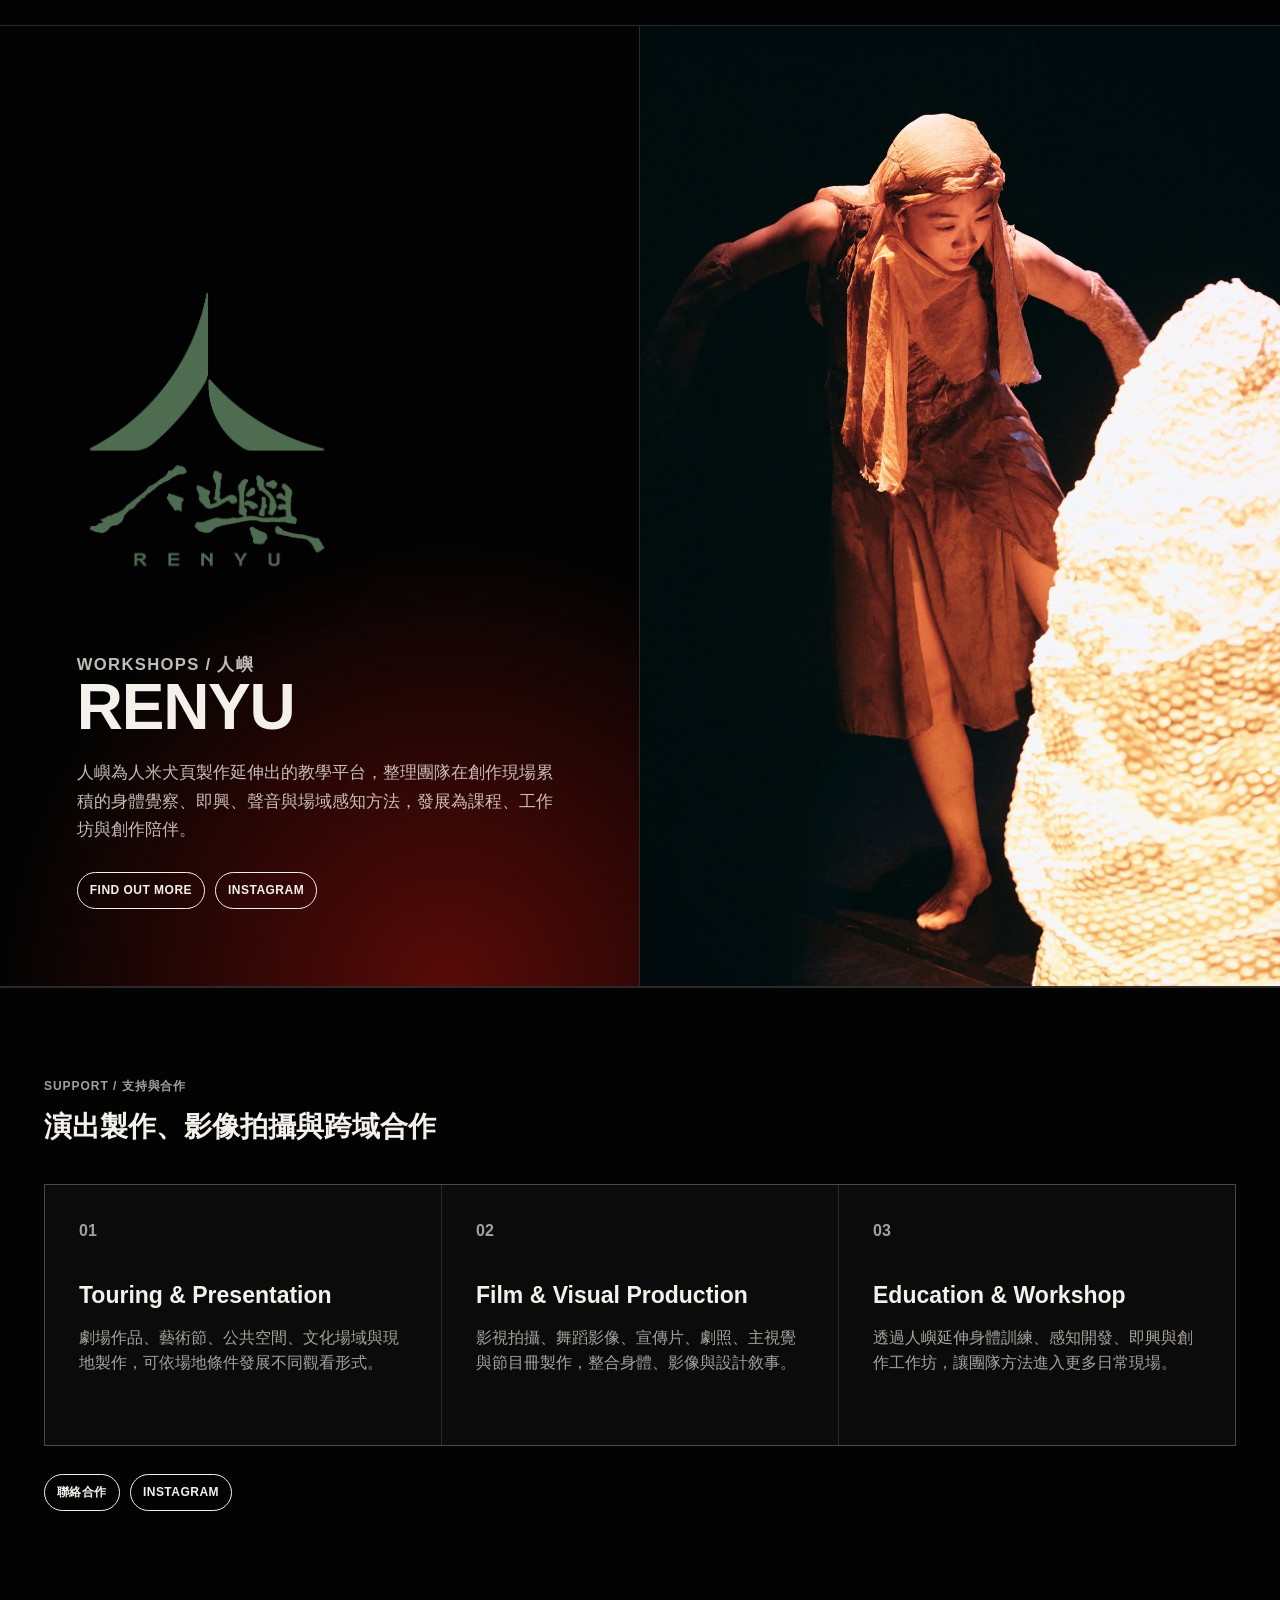
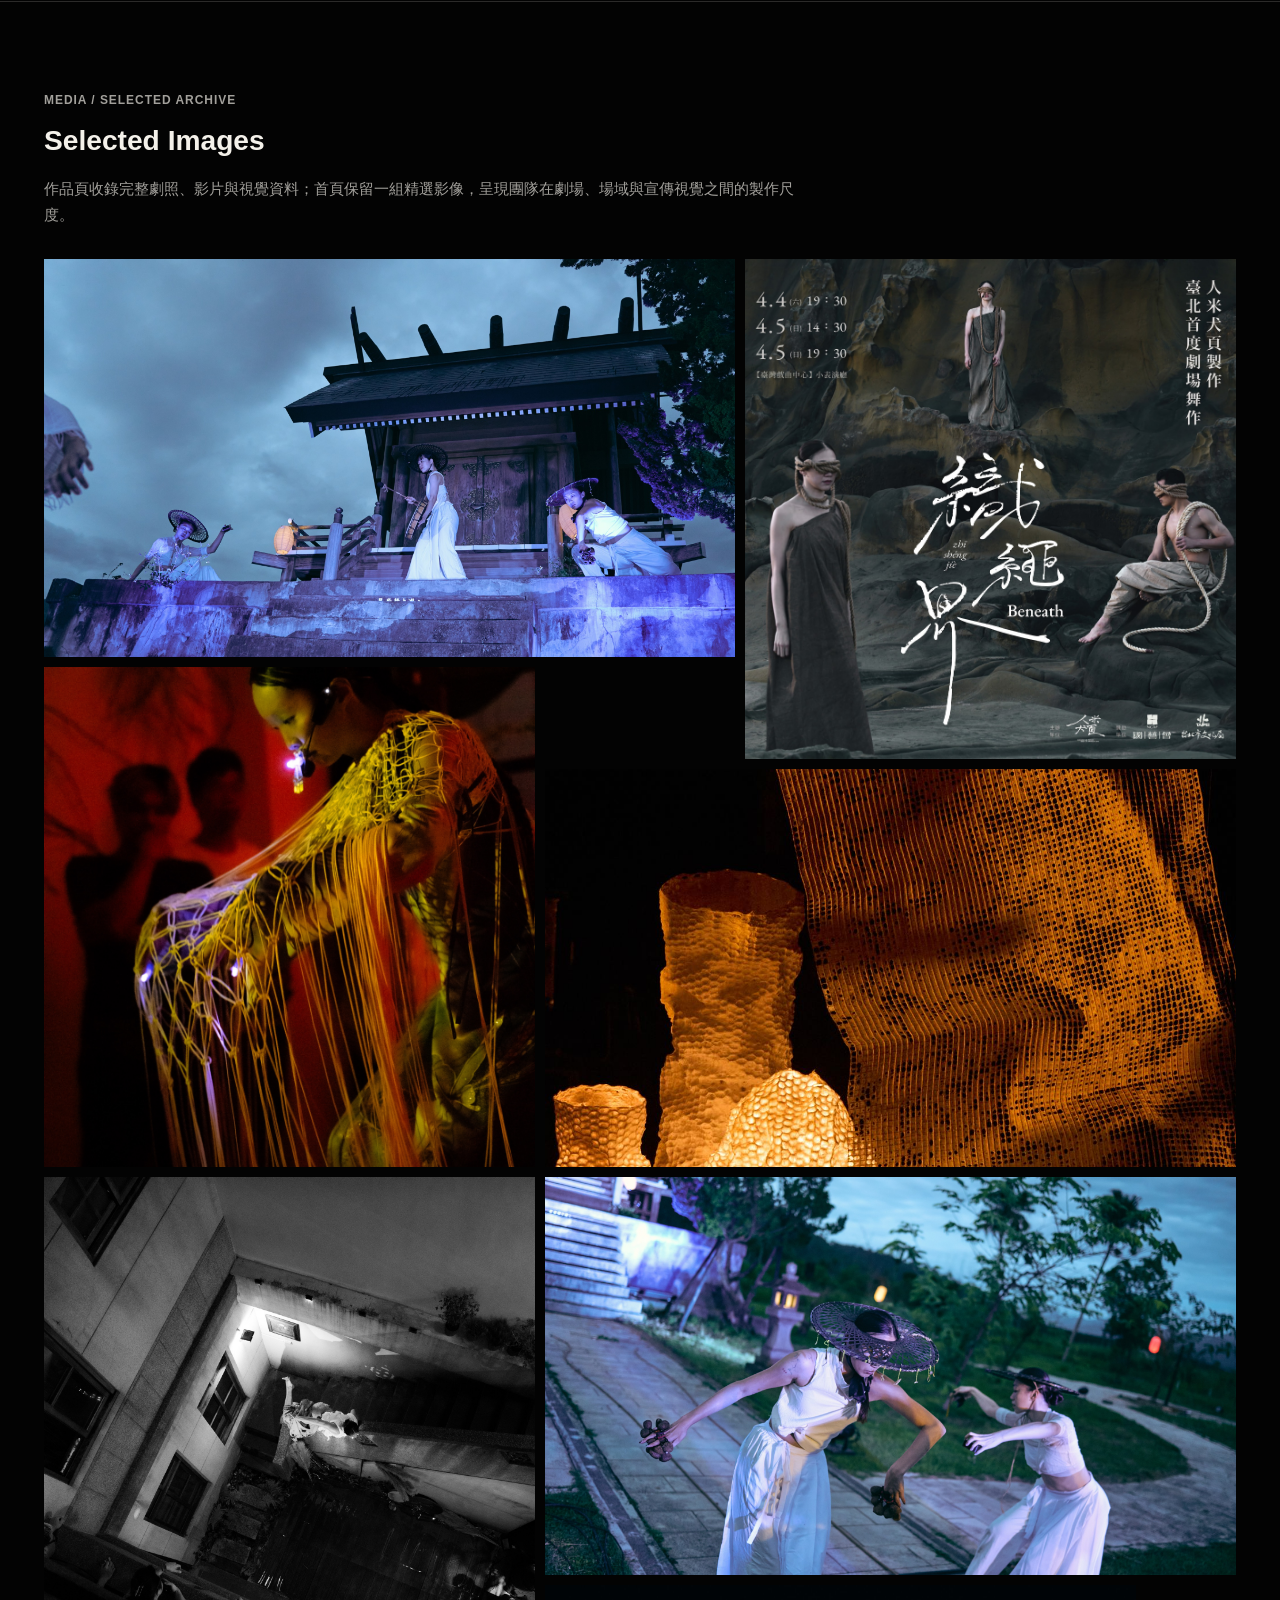
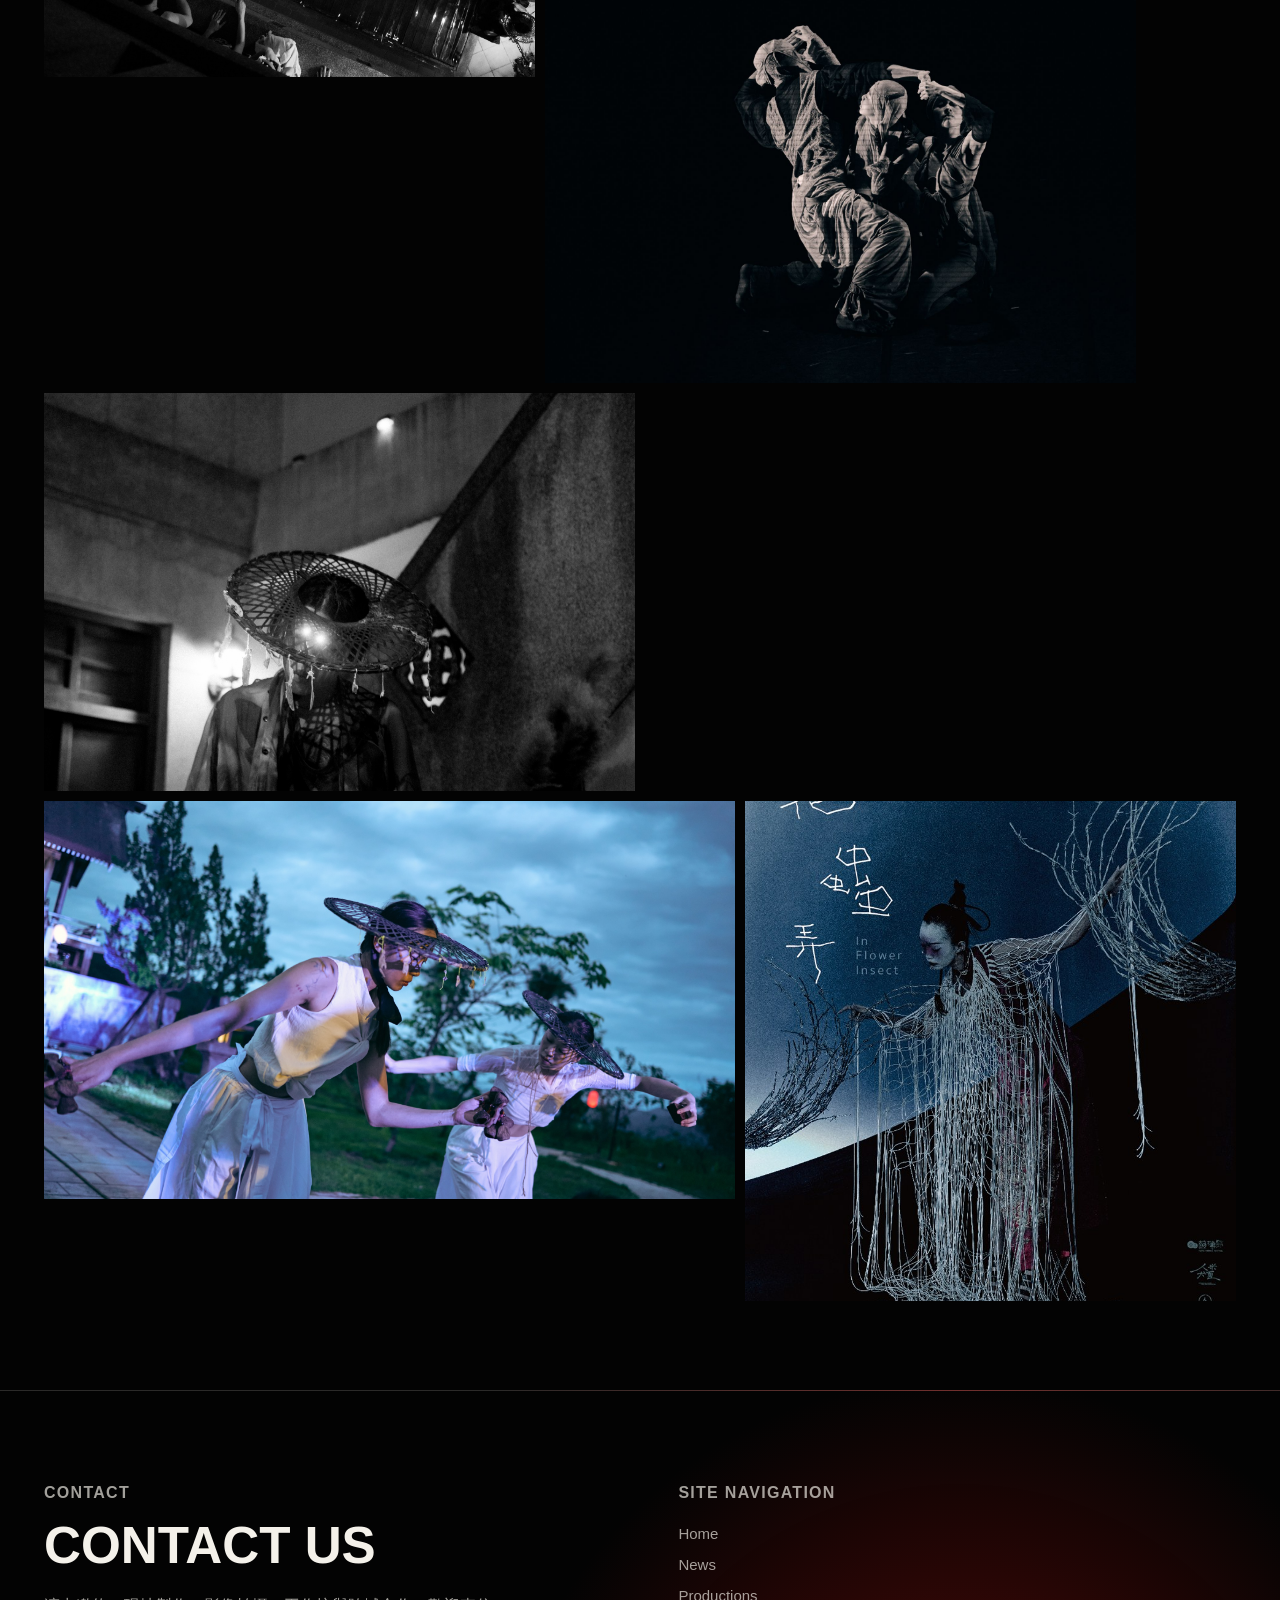
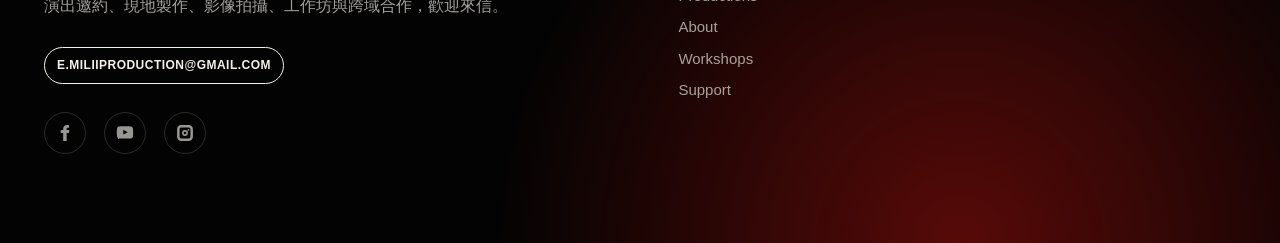
==== commit 6c38f309: "Fix production imagery and title scale" ====
--- a/index.html
+++ b/index.html
@@ -68,7 +68,7 @@
     .home-productions .section-inner { width:min(1500px,100%); }
     .production-title { text-align:center; margin-bottom:clamp(34px,6vw,78px); }
     .production-title .section-label { margin-bottom:18px; }
-    .production-title h2 { margin-bottom:0; color:#fff; font-size:clamp(42px,8vw,118px); line-height:.86; font-weight:820; letter-spacing:0; text-transform:uppercase; }
+    .production-title h2 { margin-bottom:0; color:#fff; font-size:clamp(38px,6.4vw,88px); line-height:.88; font-weight:820; letter-spacing:0; text-transform:uppercase; }
     .production-actions { justify-content:center; margin:clamp(24px,4vw,42px) 0 0; }
     .production-grid { display:grid; grid-template-columns:repeat(3,1fr); gap:clamp(14px,1.8vw,26px); }
     .prod-card { position:relative; min-height:clamp(360px,34vw,560px); overflow:hidden; background:#111; border:1px solid rgba(244,241,234,.08); isolation:isolate; }
@@ -79,7 +79,7 @@
     .prod-info { position:absolute; z-index:1; inset:auto 0 0; padding:22px; opacity:0; transform:translateY(12px); transition:opacity .22s ease, transform .22s ease; }
     .prod-card:hover .prod-info { opacity:1; transform:translateY(0); }
     .prod-info b,.prod-info p { display:none; }
-    .prod-info h3 { margin:0; color:#fff; font-size:clamp(24px,2.7vw,42px); line-height:1.04; font-weight:820; letter-spacing:0; }
+    .prod-info h3 { margin:0; color:#fff; font-size:clamp(22px,2.15vw,34px); line-height:1.06; font-weight:820; letter-spacing:0; }
     .work-en { display:block; margin-top:8px; color:rgba(244,241,234,.72); font-size:12px; line-height:1.25; font-weight:900; letter-spacing:.08em; text-transform:uppercase; }
     .about-grid { display:grid; grid-template-columns:.86fr 1fr; gap:clamp(28px,6vw,86px); align-items:center; }
     .about-images { display:grid; grid-template-columns:1fr .82fr; gap:12px; min-height:520px; }
@@ -124,7 +124,7 @@
       <div class="hero-inner"><p class="kicker">Pudgala Body & Sound Production</p><h1>人米犬頁製作</h1><div class="hero-bottom"><p class="hero-copy">台灣當代舞蹈團隊。以身體、聲音與場域為創作核心，發展劇場舞作、現地製作與跨域表演。</p><div class="facts"><div><b>Founded</b><span>2020 首次亮相｜2024 正式立案</span></div><div><b>Based</b><span>Taiwan</span></div><div><b>IG</b><span><a href="https://www.instagram.com/e.milii____f?igsh=MTB3dXF5dGdzY2YzcA%3D%3D" target="_blank" rel="noreferrer">@e.milii____f</a></span></div></div></div></div>
     </section>
     <section class="section" id="latest"><div class="section-inner"><p class="section-label">NEWS / 最新消息</p><div class="news-feature"><div class="news-copy"><h3>織繩界 Beneath</h3><p>人米犬頁製作 2026 劇場舞作。以繩、身體與聲響構成空間中的牽引關係，延續團隊在儀式結構、物件與身體記憶之間的創作路徑。</p><div class="button-row"><a class="button" href="works/beneath.html">Read More</a><a class="button" href="productions.html">Productions</a></div></div><figure class="news-image"><img src="artist_cv_assets/key_visuals/beneath_folder_a_02.jpg" alt="織繩界 Beneath 主視覺"></figure></div></div></section>
-    <section class="section home-productions" id="productions"><div class="section-inner"><div class="production-title"><p class="section-label">Selected Productions / 精選作品</p><h2>Productions</h2><div class="button-row production-actions"><a class="button" href="productions.html">See all productions</a></div></div><div class="production-grid"><a class="prod-card" href="works/beneath.html"><img src="artist_cv_assets/series_cards/beneath-card.jpg" alt="織繩界 Beneath 主視覺"><div class="prod-info"><b>2026</b><h3>織繩界<span class="work-en">Beneath</span></h3><p></p></div></a><a class="prod-card" href="works/tiger-luye.html"><img src="artist_cv_assets/series_cards/tiger-luye-card.jpg" alt="虎刺梅 x 鹿野神社 Crown of Thorns x Luye Shrine 劇照"><div class="prod-info"><b>2025</b><h3>虎刺梅 x 鹿野神社<span class="work-en">Crown of Thorns x Luye Shrine</span></h3><p></p></div></a><a class="prod-card" href="works/flower-insects.html"><img src="artist_cv_assets/series_cards/flower-insects-card.jpg" alt="花蟲弄 Entomofloral Chronicles 劇照"><div class="prod-info"><b>2024</b><h3>花蟲弄<span class="work-en">Entomofloral Chronicles</span></h3><p></p></div></a></div></div></section>
+    <section class="section home-productions" id="productions"><div class="section-inner"><div class="production-title"><p class="section-label">Selected Productions / 精選作品</p><h2>Productions</h2><div class="button-row production-actions"><a class="button" href="productions.html">See all productions</a></div></div><div class="production-grid"><a class="prod-card" href="works/beneath.html"><img src="artist_cv_assets/series_cards/beneath-card.jpg" alt="織繩界 Beneath 主視覺"><div class="prod-info"><b>2026</b><h3>織繩界<span class="work-en">Beneath</span></h3><p></p></div></a><a class="prod-card" href="works/tiger-luye.html"><img src="artist_cv_assets/production_media/tiger/tiger-luye-stage-01.jpg" alt="虎刺梅 x 鹿野神社 Crown of Thorns x Luye Shrine 劇照"><div class="prod-info"><b>2025</b><h3>虎刺梅 x 鹿野神社<span class="work-en">Crown of Thorns x Luye Shrine</span></h3><p></p></div></a><a class="prod-card" href="works/flower-insects.html"><img src="artist_cv_assets/series_cards/flower-insects-card.jpg" alt="花蟲弄 Entomofloral Chronicles 劇照"><div class="prod-info"><b>2024</b><h3>花蟲弄<span class="work-en">Entomofloral Chronicles</span></h3><p></p></div></a></div></div></section>
     <section class="section" id="about"><div class="section-inner about-grid"><div><div class="about-line"></div><div class="about-images"><figure><img src="artist_cv_assets/drive_stage/stage_01.jpg" alt="人米犬頁製作劇照"></figure><figure><img src="artist_cv_assets/drive_stage/stage_05.jpg" alt="人米犬頁製作劇照"></figure></div></div><div class="about-copy"><p class="section-label">ABOUT / 製作團隊介紹</p><h2>人米犬頁製作 Pudgala Body & Sound Production</h2><p>成立於 2020 年，以舞蹈為核心，結合聲響、即興與跨域藝術形式，探索身體語言在不同場域中的可能性。創作多根植於自然與歷史場域，透過身體、物件與聲響的交織，形成具有辨識度的沉浸式美學。</p><p>團隊關注傳統與當代的轉譯、物質與非物質的交織，從儀式結構、文化符號與身體記憶中發展舞作語彙，建構獨特的身體實踐與創作視野。</p><div class="button-row"><a class="button" href="productions.html">Productions</a><a class="button" href="#contact">Contact</a></div></div></div></section>
     <section class="split-feature" id="renyu"><div class="split-copy"><img class="renyu-mark" src="artist_cv_assets/logos/renyu-logo.png" alt="人嶼 logo"><p class="section-label">WORKSHOPS / 人嶼</p><h2>Renyu</h2><p>人嶼為人米犬頁製作延伸出的教學平台，整理團隊在創作現場累積的身體覺察、即興、聲音與場域感知方法，發展為課程、工作坊與創作陪伴。</p><div class="button-row"><a class="button" href="renyu.html">Find Out More</a><a class="button" href="https://www.instagram.com/renyu.within/" target="_blank" rel="noreferrer">Instagram</a></div></div><figure class="split-image"><img src="artist_cv_assets/drive_stage/stage_03.jpg" alt="人嶼身體工作坊相關影像"></figure></section>
     <section class="section" id="support"><div class="section-inner"><p class="section-label">SUPPORT / 支持與合作</p><h2>演出製作、影像拍攝與跨域合作</h2><div class="programs"><article class="program"><b>01</b><h3>Touring & Presentation</h3><p>劇場作品、藝術節、公共空間、文化場域與現地製作，可依場地條件發展不同觀看形式。</p></article><article class="program"><b>02</b><h3>Film & Visual Production</h3><p>影視拍攝、舞蹈影像、宣傳片、劇照、主視覺與節目冊製作，整合身體、影像與設計敘事。</p></article><article class="program"><b>03</b><h3>Education & Workshop</h3><p>透過人嶼延伸身體訓練、感知開發、即興與創作工作坊，讓團隊方法進入更多日常現場。</p></article></div><div class="button-row"><a class="button" href="#contact">聯絡合作</a><a class="button" href="https://www.instagram.com/e.milii____f?igsh=MTB3dXF5dGdzY2YzcA%3D%3D" target="_blank" rel="noreferrer">Instagram</a></div></div></section>
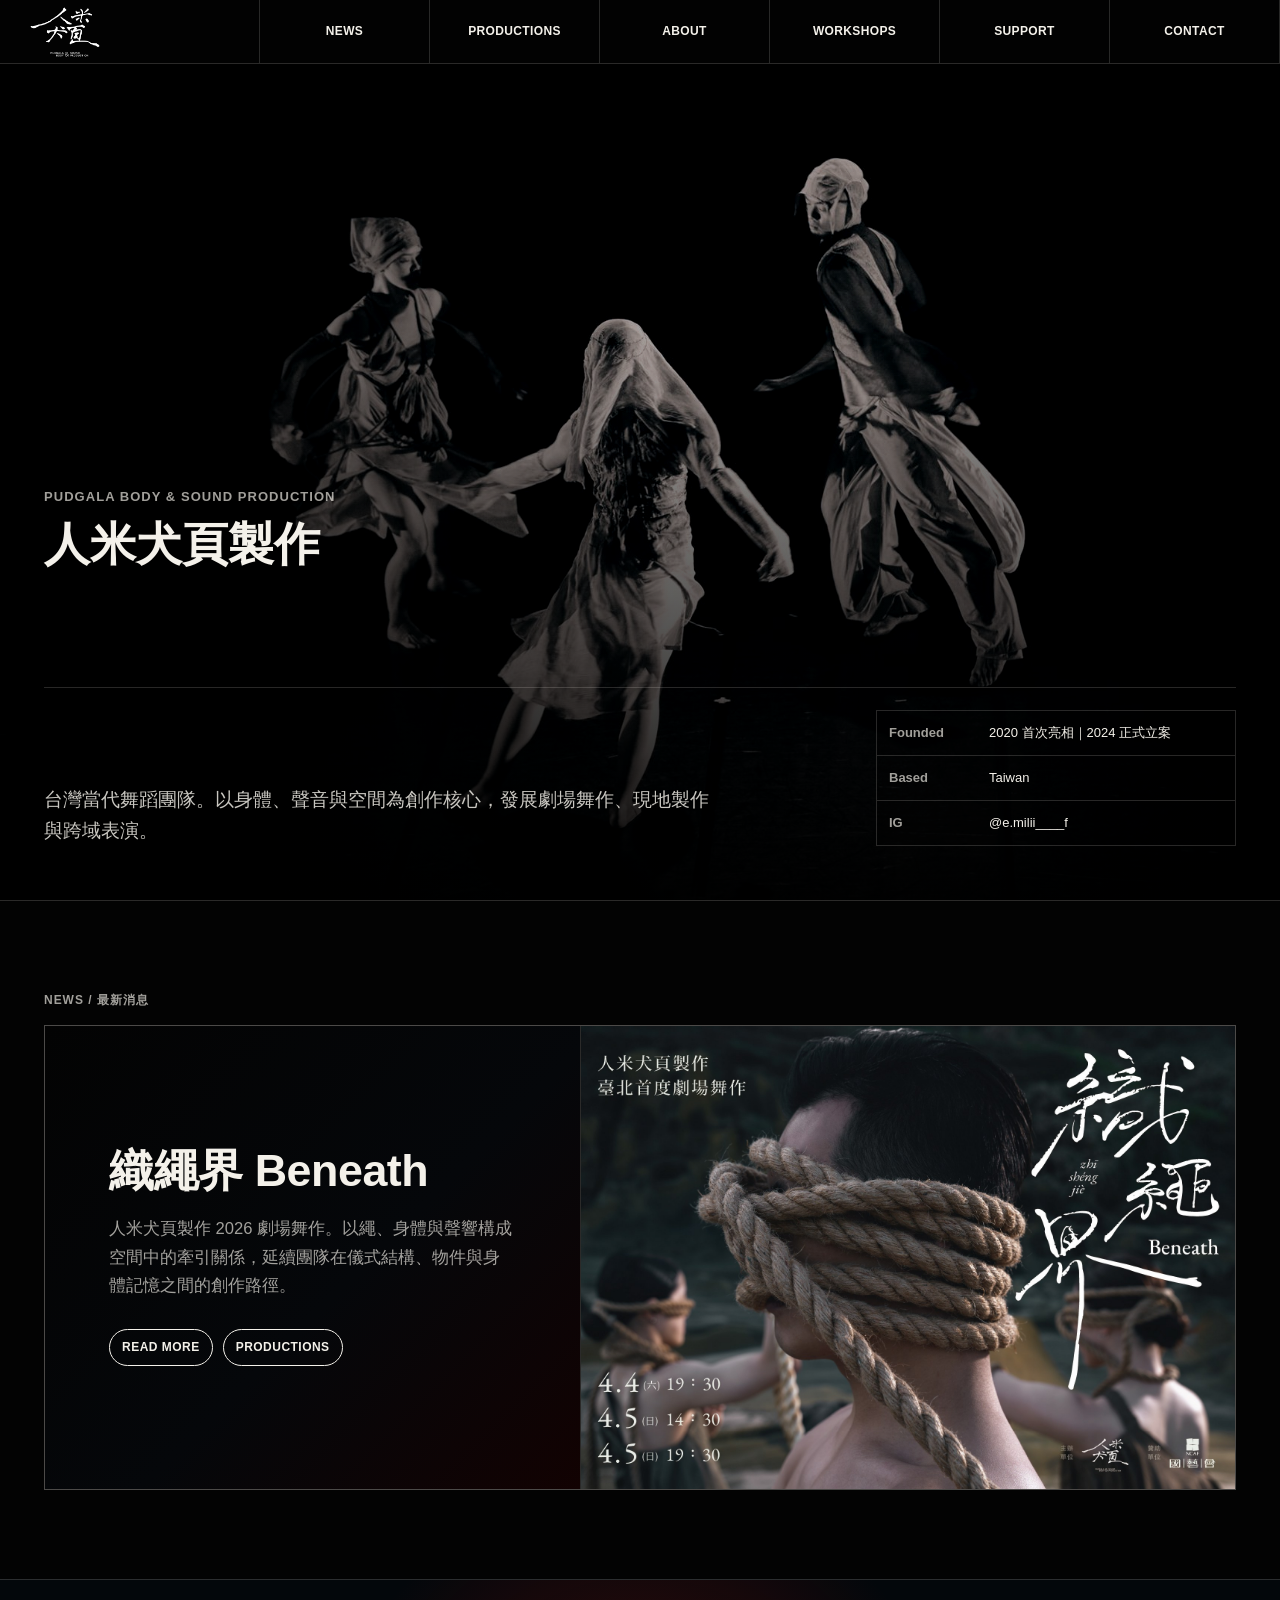
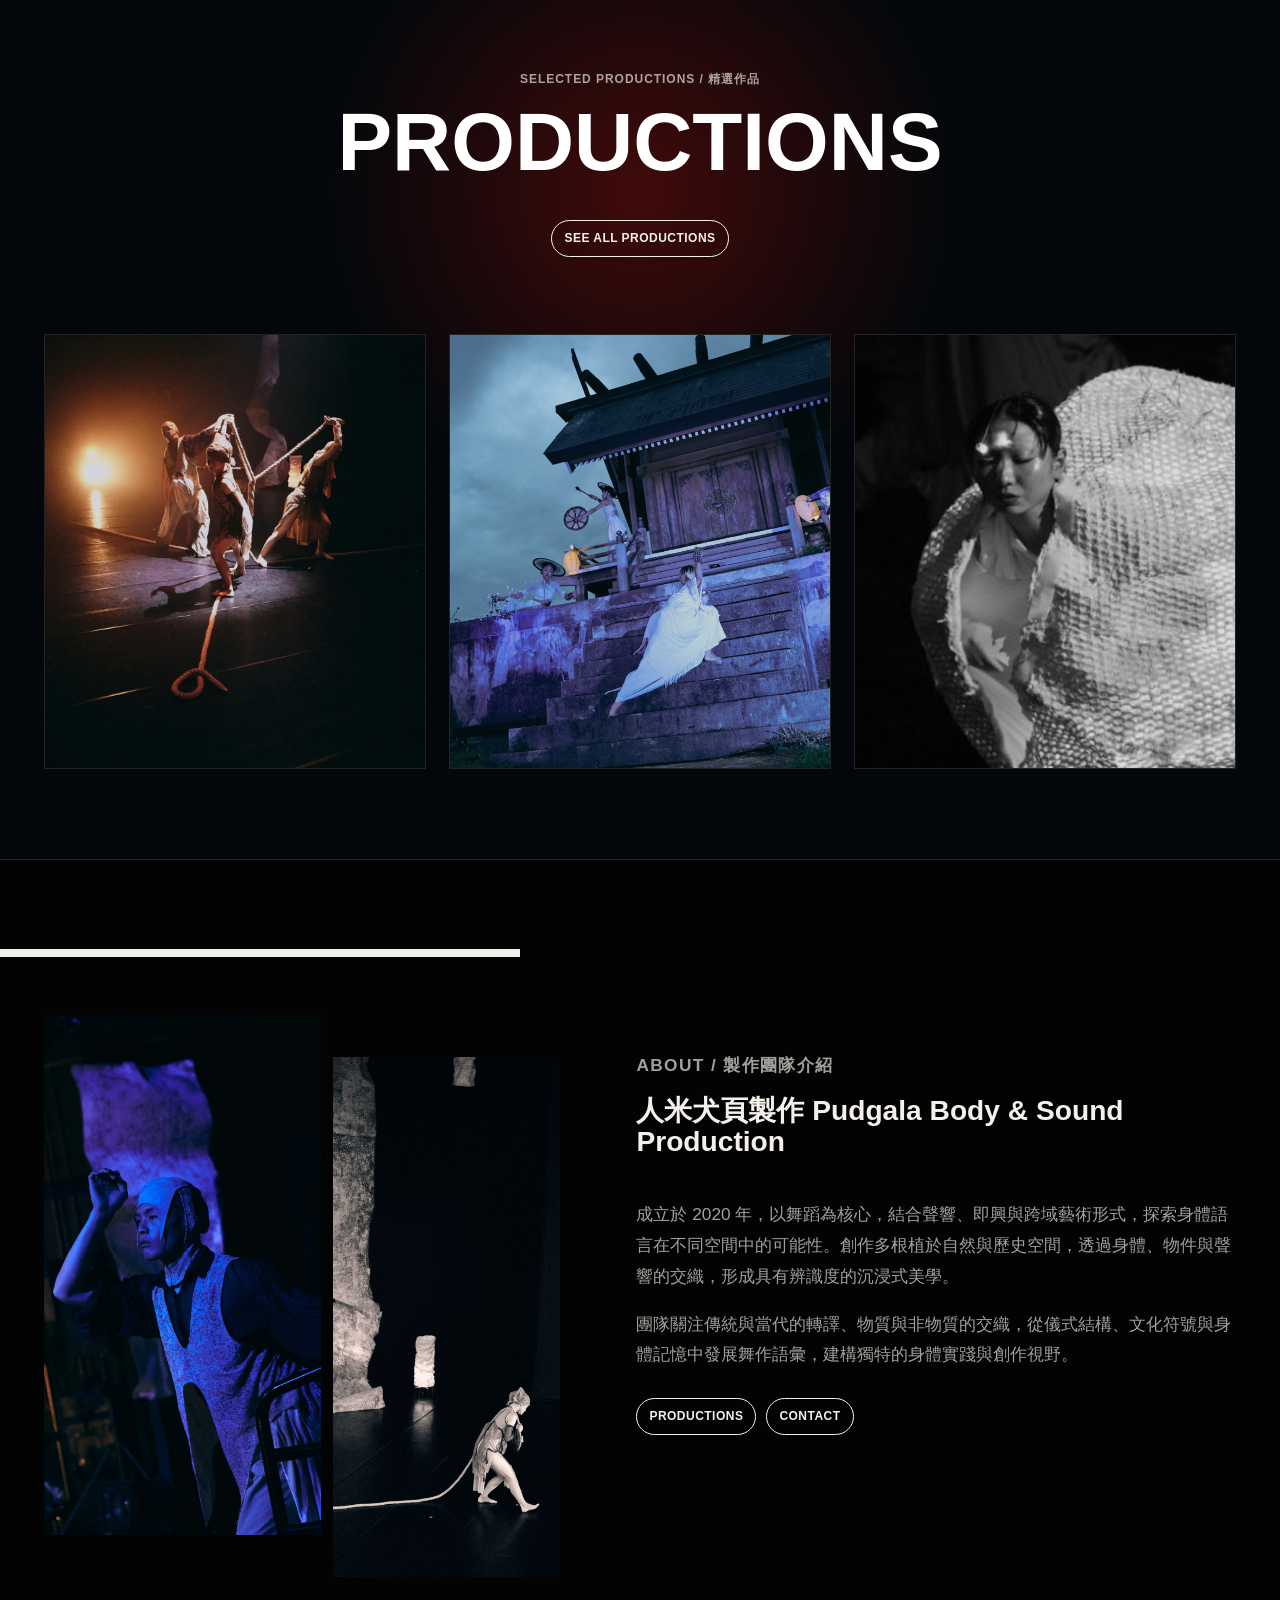
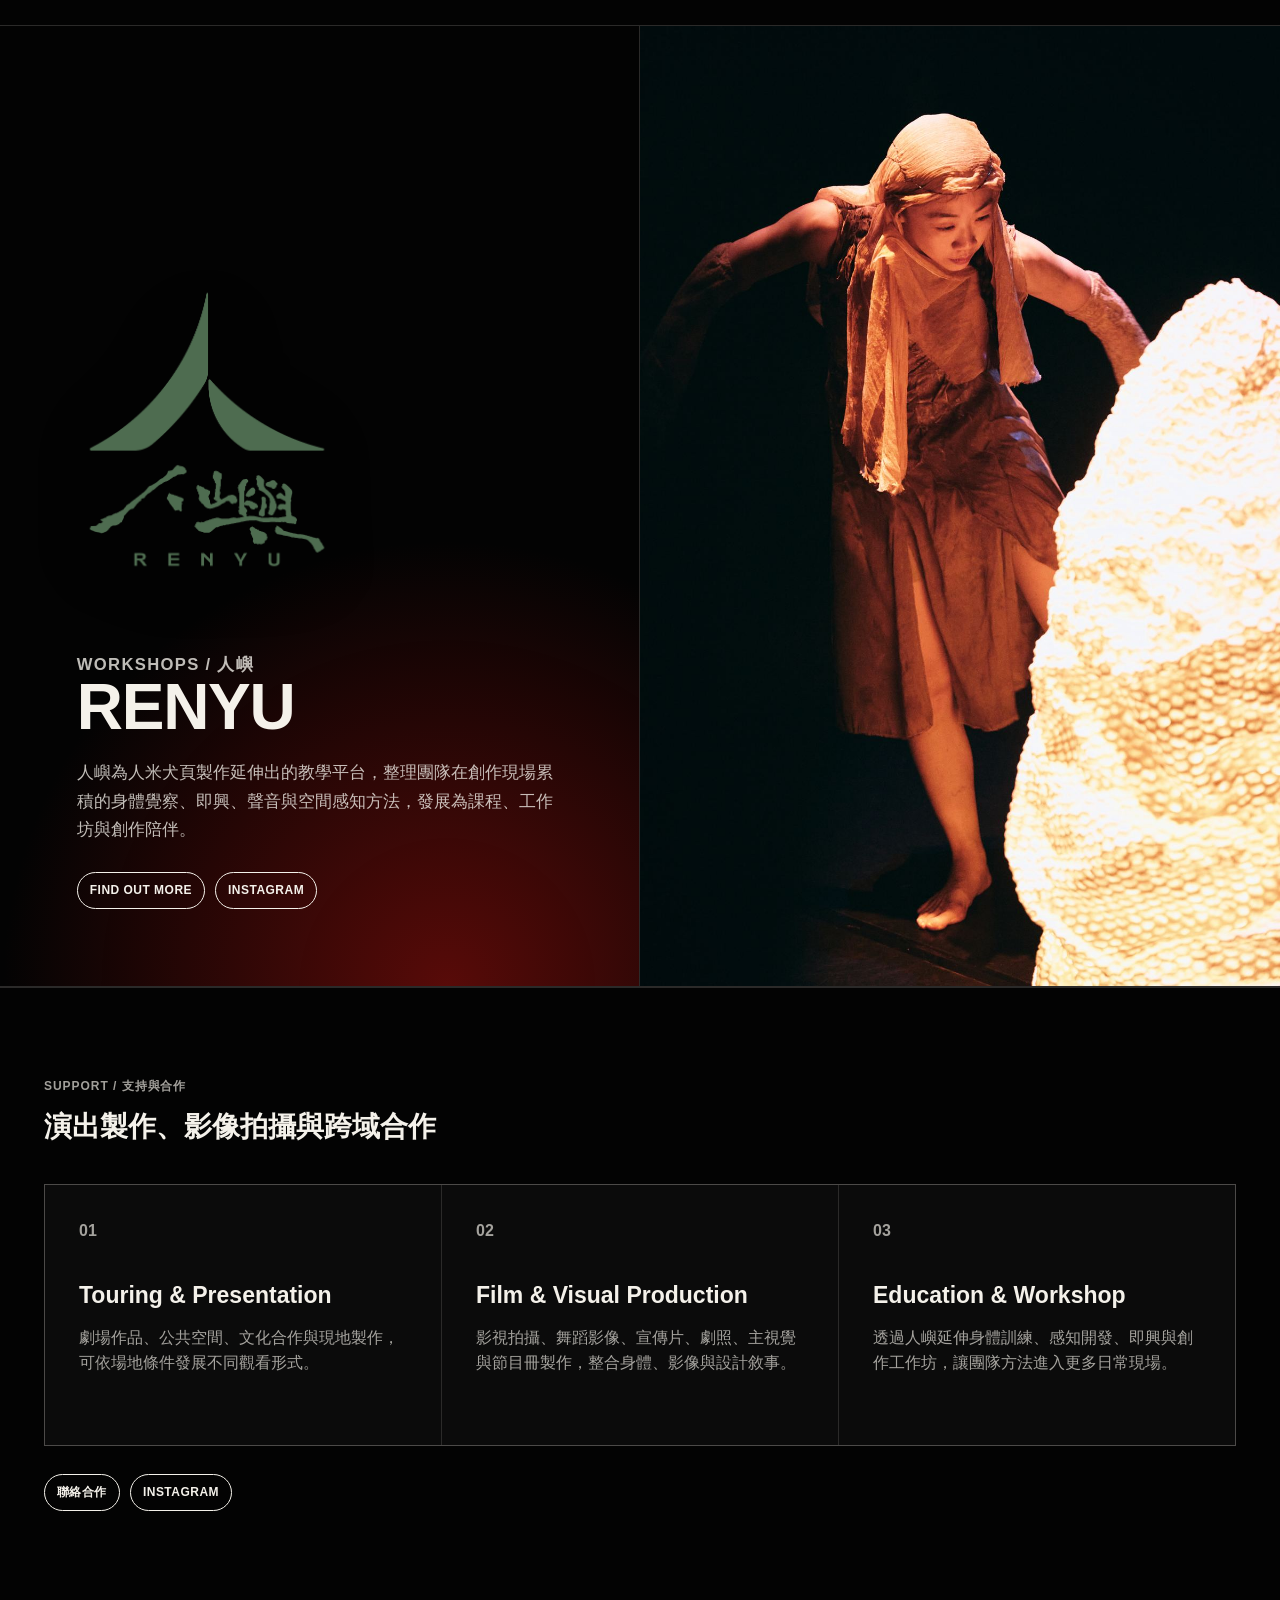
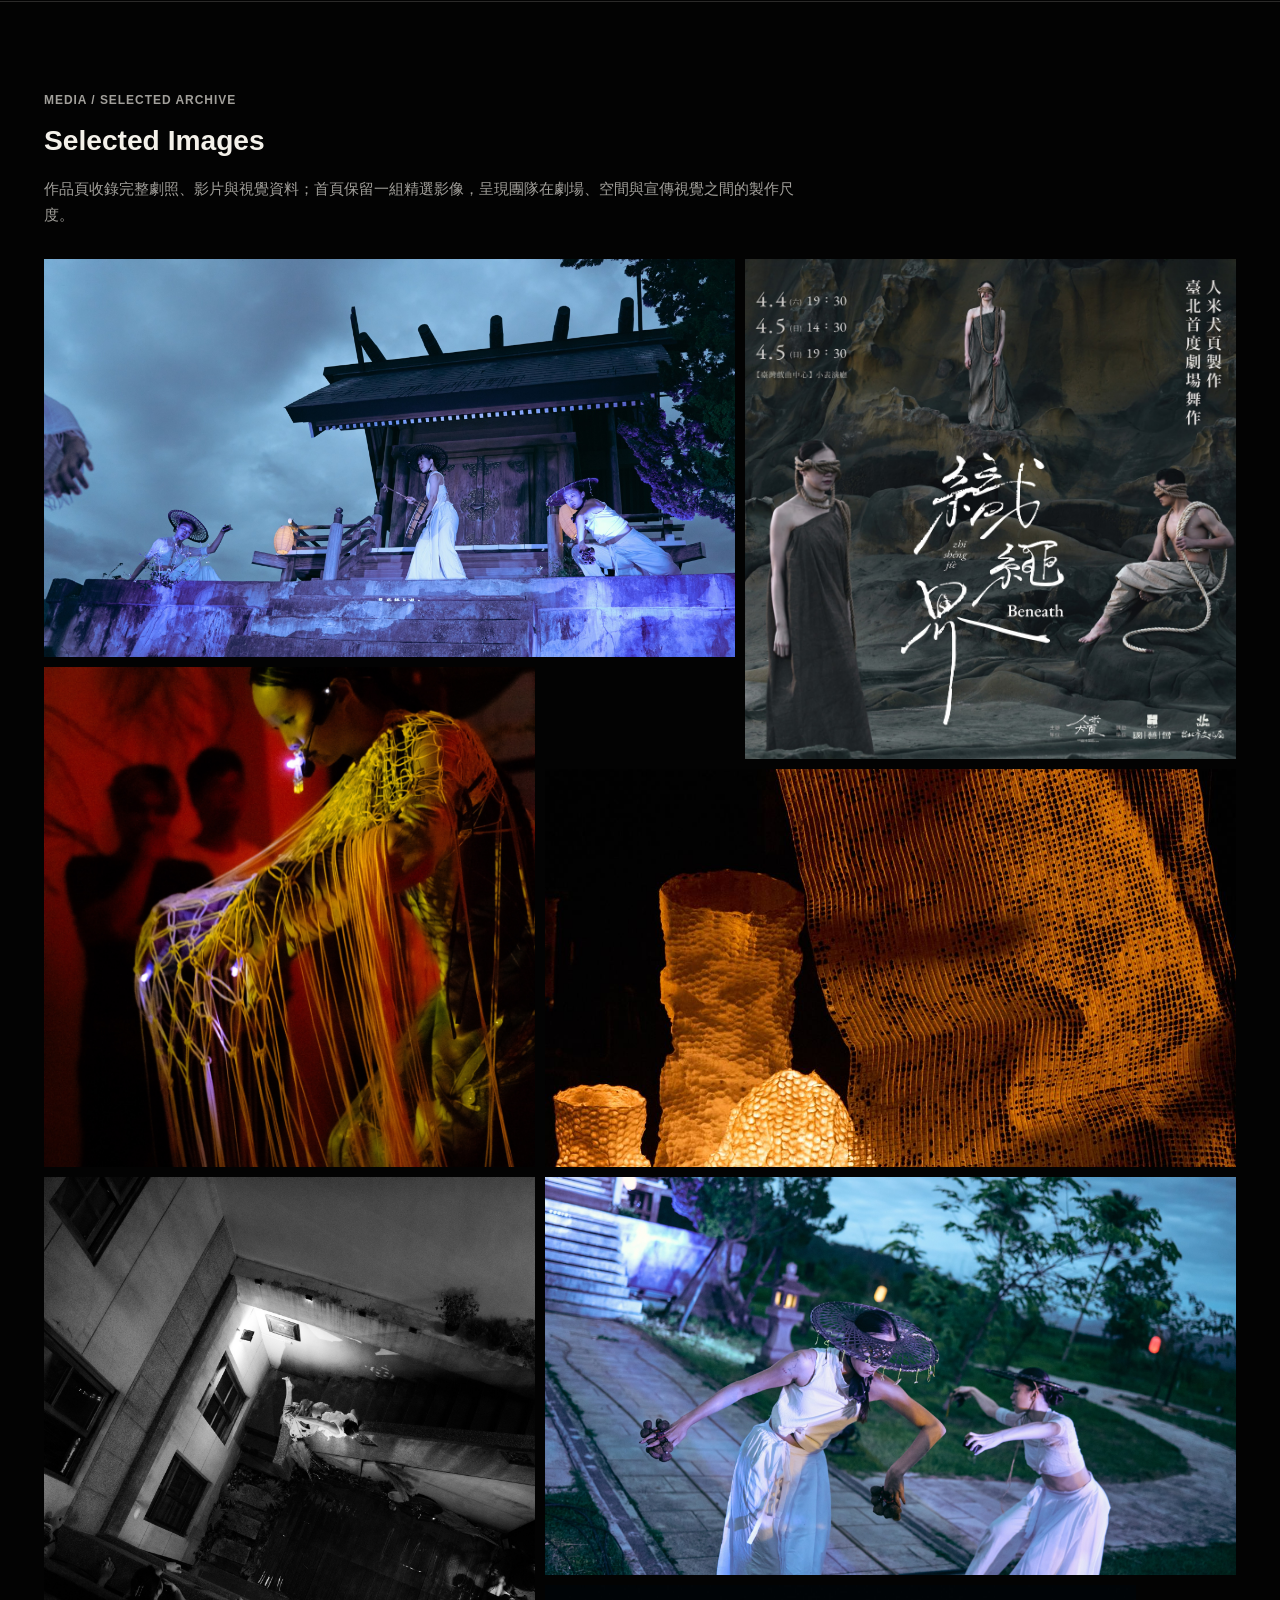
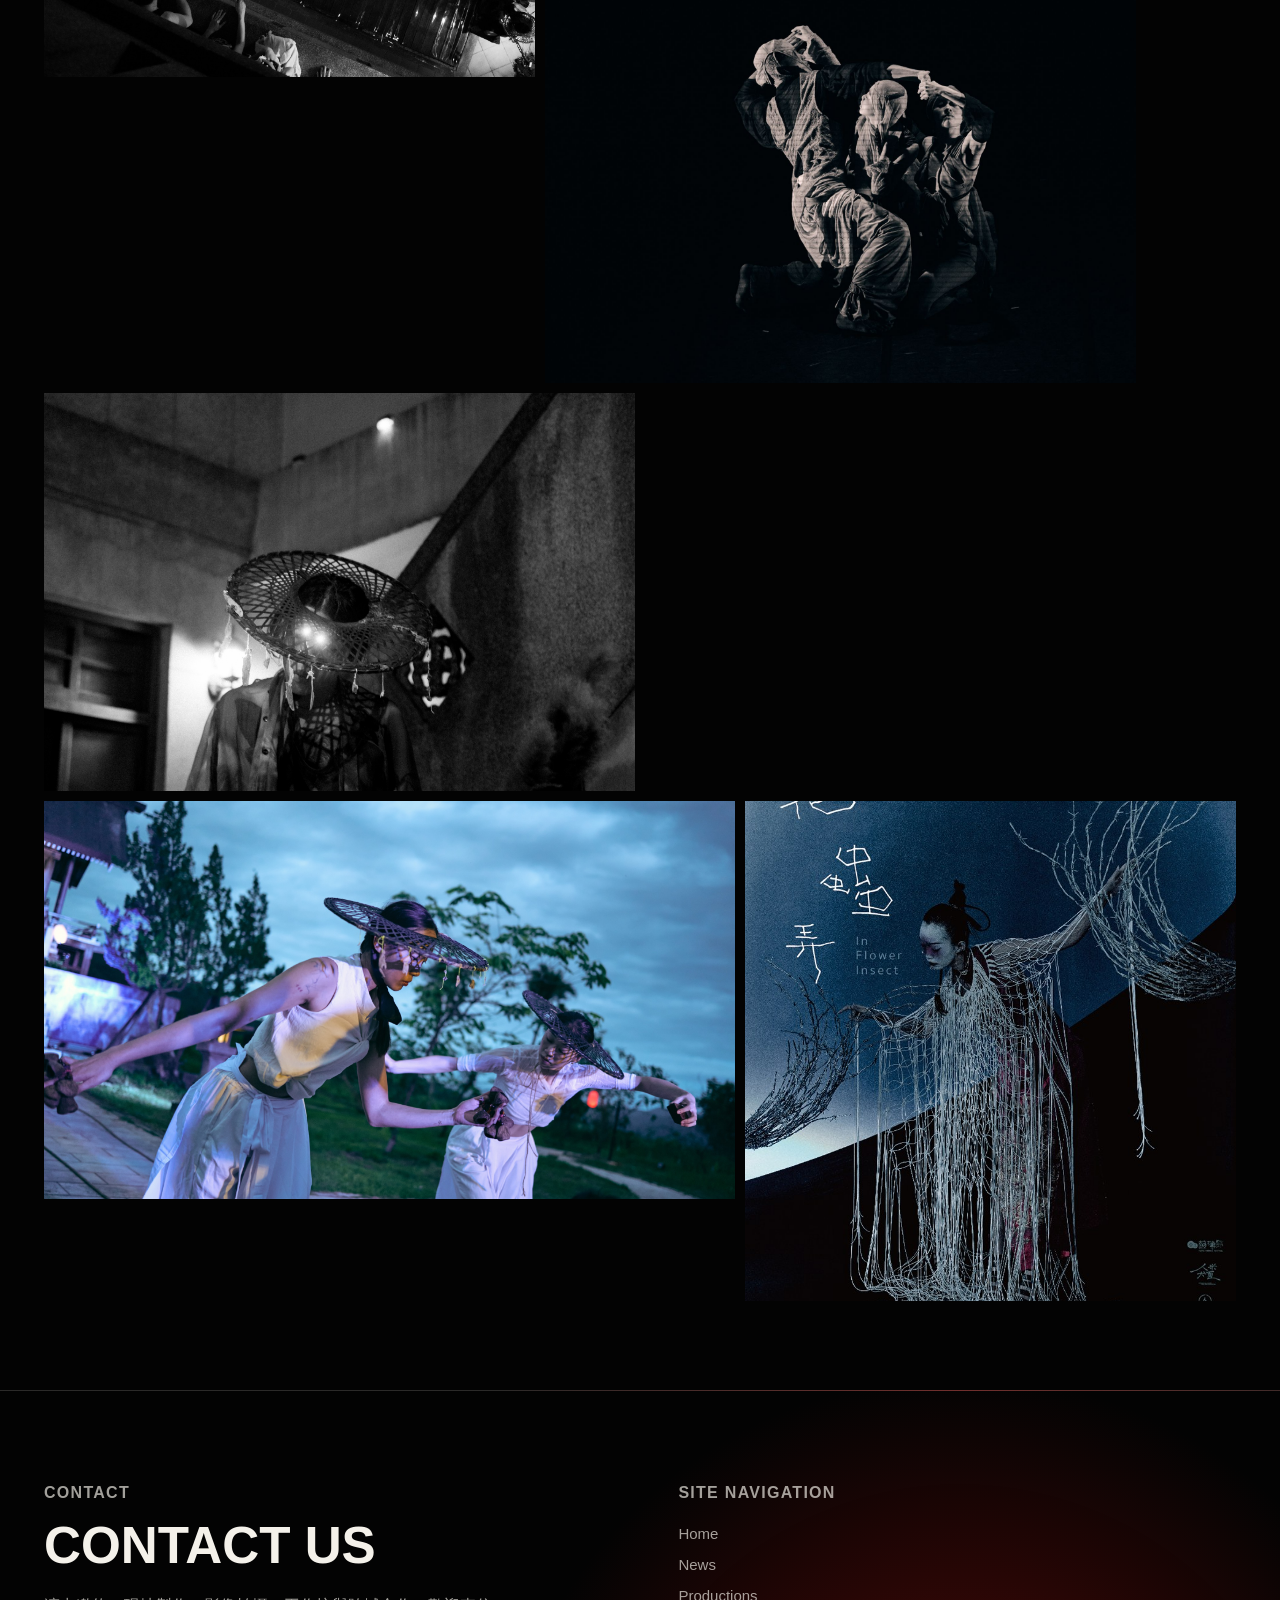
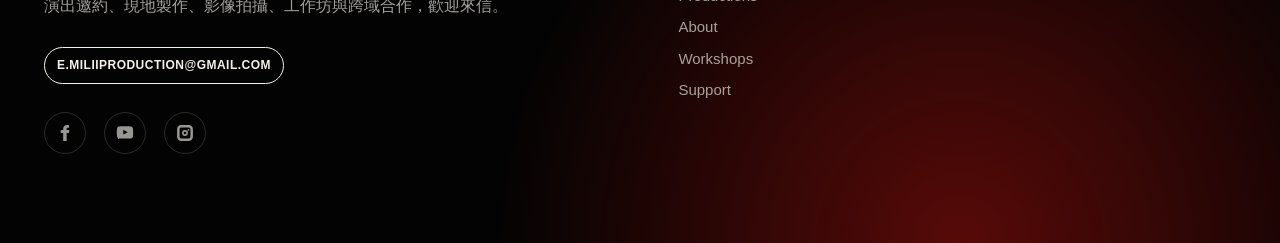
==== commit fdbbee3a: "Clean production pages and review links" ====
--- a/index.html
+++ b/index.html
@@ -121,14 +121,14 @@
   <main>
     <section class="hero" id="home">
       <img src="artist_cv_assets/drive_stage/stage_07.jpg" alt="人米犬頁製作劇場作品劇照">
-      <div class="hero-inner"><p class="kicker">Pudgala Body & Sound Production</p><h1>人米犬頁製作</h1><div class="hero-bottom"><p class="hero-copy">台灣當代舞蹈團隊。以身體、聲音與場域為創作核心，發展劇場舞作、現地製作與跨域表演。</p><div class="facts"><div><b>Founded</b><span>2020 首次亮相｜2024 正式立案</span></div><div><b>Based</b><span>Taiwan</span></div><div><b>IG</b><span><a href="https://www.instagram.com/e.milii____f?igsh=MTB3dXF5dGdzY2YzcA%3D%3D" target="_blank" rel="noreferrer">@e.milii____f</a></span></div></div></div></div>
+      <div class="hero-inner"><p class="kicker">Pudgala Body & Sound Production</p><h1>人米犬頁製作</h1><div class="hero-bottom"><p class="hero-copy">台灣當代舞蹈團隊。以身體、聲音與空間為創作核心，發展劇場舞作、現地製作與跨域表演。</p><div class="facts"><div><b>Founded</b><span>2020 首次亮相｜2024 正式立案</span></div><div><b>Based</b><span>Taiwan</span></div><div><b>IG</b><span><a href="https://www.instagram.com/e.milii____f?igsh=MTB3dXF5dGdzY2YzcA%3D%3D" target="_blank" rel="noreferrer">@e.milii____f</a></span></div></div></div></div>
     </section>
     <section class="section" id="latest"><div class="section-inner"><p class="section-label">NEWS / 最新消息</p><div class="news-feature"><div class="news-copy"><h3>織繩界 Beneath</h3><p>人米犬頁製作 2026 劇場舞作。以繩、身體與聲響構成空間中的牽引關係，延續團隊在儀式結構、物件與身體記憶之間的創作路徑。</p><div class="button-row"><a class="button" href="works/beneath.html">Read More</a><a class="button" href="productions.html">Productions</a></div></div><figure class="news-image"><img src="artist_cv_assets/key_visuals/beneath_folder_a_02.jpg" alt="織繩界 Beneath 主視覺"></figure></div></div></section>
     <section class="section home-productions" id="productions"><div class="section-inner"><div class="production-title"><p class="section-label">Selected Productions / 精選作品</p><h2>Productions</h2><div class="button-row production-actions"><a class="button" href="productions.html">See all productions</a></div></div><div class="production-grid"><a class="prod-card" href="works/beneath.html"><img src="artist_cv_assets/series_cards/beneath-card.jpg" alt="織繩界 Beneath 主視覺"><div class="prod-info"><b>2026</b><h3>織繩界<span class="work-en">Beneath</span></h3><p></p></div></a><a class="prod-card" href="works/tiger-luye.html"><img src="artist_cv_assets/production_media/tiger/tiger-luye-stage-01.jpg" alt="虎刺梅 x 鹿野神社 Crown of Thorns x Luye Shrine 劇照"><div class="prod-info"><b>2025</b><h3>虎刺梅 x 鹿野神社<span class="work-en">Crown of Thorns x Luye Shrine</span></h3><p></p></div></a><a class="prod-card" href="works/flower-insects.html"><img src="artist_cv_assets/series_cards/flower-insects-card.jpg" alt="花蟲弄 Entomofloral Chronicles 劇照"><div class="prod-info"><b>2024</b><h3>花蟲弄<span class="work-en">Entomofloral Chronicles</span></h3><p></p></div></a></div></div></section>
-    <section class="section" id="about"><div class="section-inner about-grid"><div><div class="about-line"></div><div class="about-images"><figure><img src="artist_cv_assets/drive_stage/stage_01.jpg" alt="人米犬頁製作劇照"></figure><figure><img src="artist_cv_assets/drive_stage/stage_05.jpg" alt="人米犬頁製作劇照"></figure></div></div><div class="about-copy"><p class="section-label">ABOUT / 製作團隊介紹</p><h2>人米犬頁製作 Pudgala Body & Sound Production</h2><p>成立於 2020 年，以舞蹈為核心，結合聲響、即興與跨域藝術形式，探索身體語言在不同場域中的可能性。創作多根植於自然與歷史場域，透過身體、物件與聲響的交織，形成具有辨識度的沉浸式美學。</p><p>團隊關注傳統與當代的轉譯、物質與非物質的交織，從儀式結構、文化符號與身體記憶中發展舞作語彙，建構獨特的身體實踐與創作視野。</p><div class="button-row"><a class="button" href="productions.html">Productions</a><a class="button" href="#contact">Contact</a></div></div></div></section>
-    <section class="split-feature" id="renyu"><div class="split-copy"><img class="renyu-mark" src="artist_cv_assets/logos/renyu-logo.png" alt="人嶼 logo"><p class="section-label">WORKSHOPS / 人嶼</p><h2>Renyu</h2><p>人嶼為人米犬頁製作延伸出的教學平台，整理團隊在創作現場累積的身體覺察、即興、聲音與場域感知方法，發展為課程、工作坊與創作陪伴。</p><div class="button-row"><a class="button" href="renyu.html">Find Out More</a><a class="button" href="https://www.instagram.com/renyu.within/" target="_blank" rel="noreferrer">Instagram</a></div></div><figure class="split-image"><img src="artist_cv_assets/drive_stage/stage_03.jpg" alt="人嶼身體工作坊相關影像"></figure></section>
-    <section class="section" id="support"><div class="section-inner"><p class="section-label">SUPPORT / 支持與合作</p><h2>演出製作、影像拍攝與跨域合作</h2><div class="programs"><article class="program"><b>01</b><h3>Touring & Presentation</h3><p>劇場作品、藝術節、公共空間、文化場域與現地製作，可依場地條件發展不同觀看形式。</p></article><article class="program"><b>02</b><h3>Film & Visual Production</h3><p>影視拍攝、舞蹈影像、宣傳片、劇照、主視覺與節目冊製作，整合身體、影像與設計敘事。</p></article><article class="program"><b>03</b><h3>Education & Workshop</h3><p>透過人嶼延伸身體訓練、感知開發、即興與創作工作坊，讓團隊方法進入更多日常現場。</p></article></div><div class="button-row"><a class="button" href="#contact">聯絡合作</a><a class="button" href="https://www.instagram.com/e.milii____f?igsh=MTB3dXF5dGdzY2YzcA%3D%3D" target="_blank" rel="noreferrer">Instagram</a></div></div></section>
-    <section class="section" id="images"><div class="section-inner"><p class="section-label">MEDIA / SELECTED ARCHIVE</p><h2>Selected Images</h2><p class="section-note">作品頁收錄完整劇照、影片與視覺資料；首頁保留一組精選影像，呈現團隊在劇場、場域與宣傳視覺之間的製作尺度。</p><div class="gallery-grid"><figure class="photo span-wide" data-caption="虎刺梅 x 鹿野神社 / Crown of Thorns x Luye Shrine"><img src="artist_cv_assets/production_media/tiger/tiger-luye-stage-05.jpg" alt="虎刺梅 x 鹿野神社 Crown of Thorns x Luye Shrine 劇照"></figure><figure class="photo span-tall" data-caption="織繩界 / Beneath"><img src="artist_cv_assets/key_visuals/beneath_folder_b_01.jpg" alt="織繩界 Beneath 主視覺"></figure><figure class="photo span-tall" data-caption="花蟲弄 / Entomofloral Chronicles"><img src="artist_cv_assets/production_media/flower/flower-stage-03.jpg" alt="花蟲弄 Entomofloral Chronicles 劇照"></figure><figure class="photo span-wide" data-caption="織繩界 / Beneath"><img src="artist_cv_assets/drive_stage/stage_08.jpg" alt="織繩界 Beneath 劇照"></figure><figure class="photo span-tall" data-caption="花蟲弄 / Entomofloral Chronicles"><img src="artist_cv_assets/production_media/flower/flower-stage-05.jpg" alt="花蟲弄 Entomofloral Chronicles 劇照"></figure><figure class="photo span-wide" data-caption="虎刺梅 x 鹿野神社 / Crown of Thorns x Luye Shrine"><img src="artist_cv_assets/production_media/tiger/tiger-luye-stage-02.jpg" alt="虎刺梅 x 鹿野神社 Crown of Thorns x Luye Shrine 劇照"></figure><figure class="photo span-6" data-caption="織繩界 / Beneath"><img src="artist_cv_assets/drive_stage/stage_10.jpg" alt="織繩界 Beneath 劇照"></figure><figure class="photo span-6" data-caption="花蟲弄 / Entomofloral Chronicles"><img src="artist_cv_assets/production_media/flower/flower-stage-06.jpg" alt="花蟲弄 Entomofloral Chronicles 劇照"></figure><figure class="photo span-wide" data-caption="虎刺梅 x 鹿野神社 / Crown of Thorns x Luye Shrine"><img src="artist_cv_assets/production_media/tiger/tiger-luye-stage-06.jpg" alt="虎刺梅 x 鹿野神社 Crown of Thorns x Luye Shrine 劇照"></figure><figure class="photo span-tall" data-caption="花蟲弄 / Entomofloral Chronicles"><img src="artist_cv_assets/key_visuals/flower_folder_02.jpg" alt="花蟲弄 Entomofloral Chronicles 主視覺"></figure></div></div></section>
+    <section class="section" id="about"><div class="section-inner about-grid"><div><div class="about-line"></div><div class="about-images"><figure><img src="artist_cv_assets/drive_stage/stage_01.jpg" alt="人米犬頁製作劇照"></figure><figure><img src="artist_cv_assets/drive_stage/stage_05.jpg" alt="人米犬頁製作劇照"></figure></div></div><div class="about-copy"><p class="section-label">ABOUT / 製作團隊介紹</p><h2>人米犬頁製作 Pudgala Body & Sound Production</h2><p>成立於 2020 年，以舞蹈為核心，結合聲響、即興與跨域藝術形式，探索身體語言在不同空間中的可能性。創作多根植於自然與歷史空間，透過身體、物件與聲響的交織，形成具有辨識度的沉浸式美學。</p><p>團隊關注傳統與當代的轉譯、物質與非物質的交織，從儀式結構、文化符號與身體記憶中發展舞作語彙，建構獨特的身體實踐與創作視野。</p><div class="button-row"><a class="button" href="productions.html">Productions</a><a class="button" href="#contact">Contact</a></div></div></div></section>
+    <section class="split-feature" id="renyu"><div class="split-copy"><img class="renyu-mark" src="artist_cv_assets/logos/renyu-logo.png" alt="人嶼 logo"><p class="section-label">WORKSHOPS / 人嶼</p><h2>Renyu</h2><p>人嶼為人米犬頁製作延伸出的教學平台，整理團隊在創作現場累積的身體覺察、即興、聲音與空間感知方法，發展為課程、工作坊與創作陪伴。</p><div class="button-row"><a class="button" href="renyu.html">Find Out More</a><a class="button" href="https://www.instagram.com/renyu.within/" target="_blank" rel="noreferrer">Instagram</a></div></div><figure class="split-image"><img src="artist_cv_assets/drive_stage/stage_03.jpg" alt="人嶼身體工作坊相關影像"></figure></section>
+    <section class="section" id="support"><div class="section-inner"><p class="section-label">SUPPORT / 支持與合作</p><h2>演出製作、影像拍攝與跨域合作</h2><div class="programs"><article class="program"><b>01</b><h3>Touring & Presentation</h3><p>劇場作品、公共空間、文化合作與現地製作，可依場地條件發展不同觀看形式。</p></article><article class="program"><b>02</b><h3>Film & Visual Production</h3><p>影視拍攝、舞蹈影像、宣傳片、劇照、主視覺與節目冊製作，整合身體、影像與設計敘事。</p></article><article class="program"><b>03</b><h3>Education & Workshop</h3><p>透過人嶼延伸身體訓練、感知開發、即興與創作工作坊，讓團隊方法進入更多日常現場。</p></article></div><div class="button-row"><a class="button" href="#contact">聯絡合作</a><a class="button" href="https://www.instagram.com/e.milii____f?igsh=MTB3dXF5dGdzY2YzcA%3D%3D" target="_blank" rel="noreferrer">Instagram</a></div></div></section>
+    <section class="section" id="images"><div class="section-inner"><p class="section-label">MEDIA / SELECTED ARCHIVE</p><h2>Selected Images</h2><p class="section-note">作品頁收錄完整劇照、影片與視覺資料；首頁保留一組精選影像，呈現團隊在劇場、空間與宣傳視覺之間的製作尺度。</p><div class="gallery-grid"><figure class="photo span-wide" data-caption="虎刺梅 x 鹿野神社 / Crown of Thorns x Luye Shrine"><img src="artist_cv_assets/production_media/tiger/tiger-luye-stage-05.jpg" alt="虎刺梅 x 鹿野神社 Crown of Thorns x Luye Shrine 劇照"></figure><figure class="photo span-tall" data-caption="織繩界 / Beneath"><img src="artist_cv_assets/key_visuals/beneath_folder_b_01.jpg" alt="織繩界 Beneath 主視覺"></figure><figure class="photo span-tall" data-caption="花蟲弄 / Entomofloral Chronicles"><img src="artist_cv_assets/production_media/flower/flower-stage-03.jpg" alt="花蟲弄 Entomofloral Chronicles 劇照"></figure><figure class="photo span-wide" data-caption="織繩界 / Beneath"><img src="artist_cv_assets/drive_stage/stage_08.jpg" alt="織繩界 Beneath 劇照"></figure><figure class="photo span-tall" data-caption="花蟲弄 / Entomofloral Chronicles"><img src="artist_cv_assets/production_media/flower/flower-stage-05.jpg" alt="花蟲弄 Entomofloral Chronicles 劇照"></figure><figure class="photo span-wide" data-caption="虎刺梅 x 鹿野神社 / Crown of Thorns x Luye Shrine"><img src="artist_cv_assets/production_media/tiger/tiger-luye-stage-02.jpg" alt="虎刺梅 x 鹿野神社 Crown of Thorns x Luye Shrine 劇照"></figure><figure class="photo span-6" data-caption="織繩界 / Beneath"><img src="artist_cv_assets/drive_stage/stage_10.jpg" alt="織繩界 Beneath 劇照"></figure><figure class="photo span-6" data-caption="花蟲弄 / Entomofloral Chronicles"><img src="artist_cv_assets/production_media/flower/flower-stage-06.jpg" alt="花蟲弄 Entomofloral Chronicles 劇照"></figure><figure class="photo span-wide" data-caption="虎刺梅 x 鹿野神社 / Crown of Thorns x Luye Shrine"><img src="artist_cv_assets/production_media/tiger/tiger-luye-stage-06.jpg" alt="虎刺梅 x 鹿野神社 Crown of Thorns x Luye Shrine 劇照"></figure><figure class="photo span-tall" data-caption="花蟲弄 / Entomofloral Chronicles"><img src="artist_cv_assets/key_visuals/flower_folder_02.jpg" alt="花蟲弄 Entomofloral Chronicles 主視覺"></figure></div></div></section>
     <section class="section contact" id="contact"><div class="section-inner footer-grid"><div><p class="section-label">CONTACT</p><h2>Contact Us</h2><p>演出邀約、現地製作、影像拍攝、工作坊與跨域合作，歡迎來信。</p><div class="button-row"><a class="button" href="mailto:e.miliiproduction@gmail.com">e.miliiproduction@gmail.com</a></div><div class="social-row" aria-label="人米犬頁製作社群連結"><a class="social-link" href="https://www.facebook.com/emiliiprodution/?locale=zh_TW" target="_blank" rel="noreferrer" aria-label="Facebook"><svg viewBox="0 0 24 24" aria-hidden="true"><path d="M14 8.5V6.8c0-.8.3-1.2 1.3-1.2h1.6V2.5c-.8-.1-1.7-.2-2.5-.2-2.7 0-4.6 1.7-4.6 4.7v1.5H6.9v3.5h2.9v9.5H14V12h2.8l.4-3.5H14Z"/></svg></a><a class="social-link" href="https://www.youtube.com/@Pudgala.body-Sound.Company/videos" target="_blank" rel="noreferrer" aria-label="YouTube"><svg viewBox="0 0 24 24" aria-hidden="true"><path d="M21.6 7.1s-.2-1.5-.8-2.1c-.8-.8-1.7-.8-2.1-.9C15.8 3.9 12 3.9 12 3.9h0s-3.8 0-6.7.2c-.4.1-1.3.1-2.1.9-.6.6-.8 2.1-.8 2.1S2.2 8.8 2.2 10.5v1.6c0 1.7.2 3.4.2 3.4s.2 1.5.8 2.1c.8.8 1.9.8 2.4.9 1.7.2 6.4.2 6.4.2s3.8 0 6.7-.2c.4-.1 1.3-.1 2.1-.9.6-.6.8-2.1.8-2.1s.2-1.7.2-3.4v-1.6c0-1.7-.2-3.4-.2-3.4ZM9.9 13.9V8.1l5.4 2.9-5.4 2.9Z"/></svg></a><a class="social-link" href="https://www.instagram.com/e.milii____f?igsh=MTB3dXF5dGdzY2YzcA%3D%3D" target="_blank" rel="noreferrer" aria-label="Instagram"><svg viewBox="0 0 24 24" aria-hidden="true"><path d="M7.5 2.5h9A5 5 0 0 1 21.5 7.5v9a5 5 0 0 1-5 5h-9a5 5 0 0 1-5-5v-9a5 5 0 0 1 5-5Zm0 3A2 2 0 0 0 5.5 7.5v9a2 2 0 0 0 2 2h9a2 2 0 0 0 2-2v-9a2 2 0 0 0-2-2h-9Zm4.5 3A3.5 3.5 0 1 1 12 15.5 3.5 3.5 0 0 1 12 8.5Zm0 2A1.5 1.5 0 1 0 12 13.5 1.5 1.5 0 0 0 12 10.5Zm4.1-3.2a1 1 0 1 1 0 2 1 1 0 0 1 0-2Z"/></svg></a></div></div><div><p class="section-label">SITE NAVIGATION</p><nav class="footer-links" aria-label="頁尾導覽"><a href="#home">Home</a><a href="#latest">News</a><a href="productions.html">Productions</a><a href="#about">About</a><a href="renyu.html">Workshops</a><a href="#support">Support</a></nav></div></div></section>
   </main>
 </body>
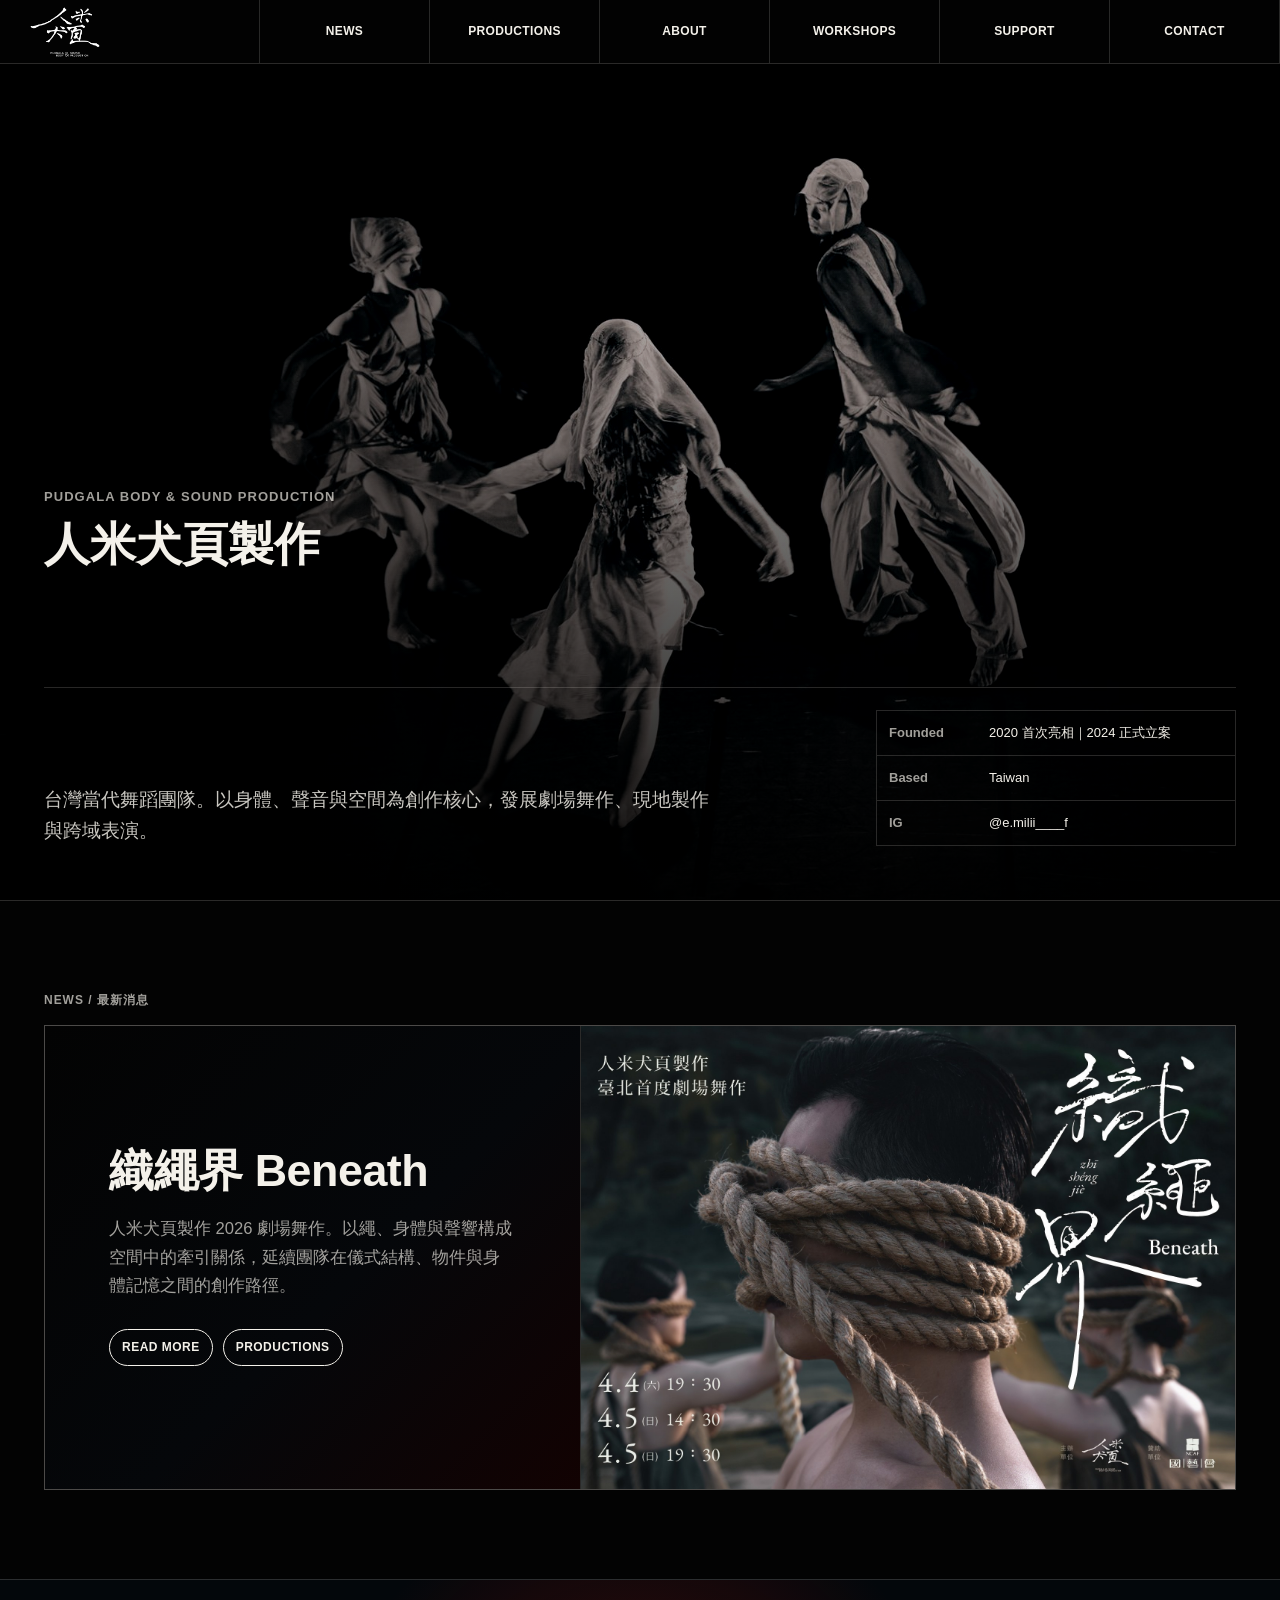
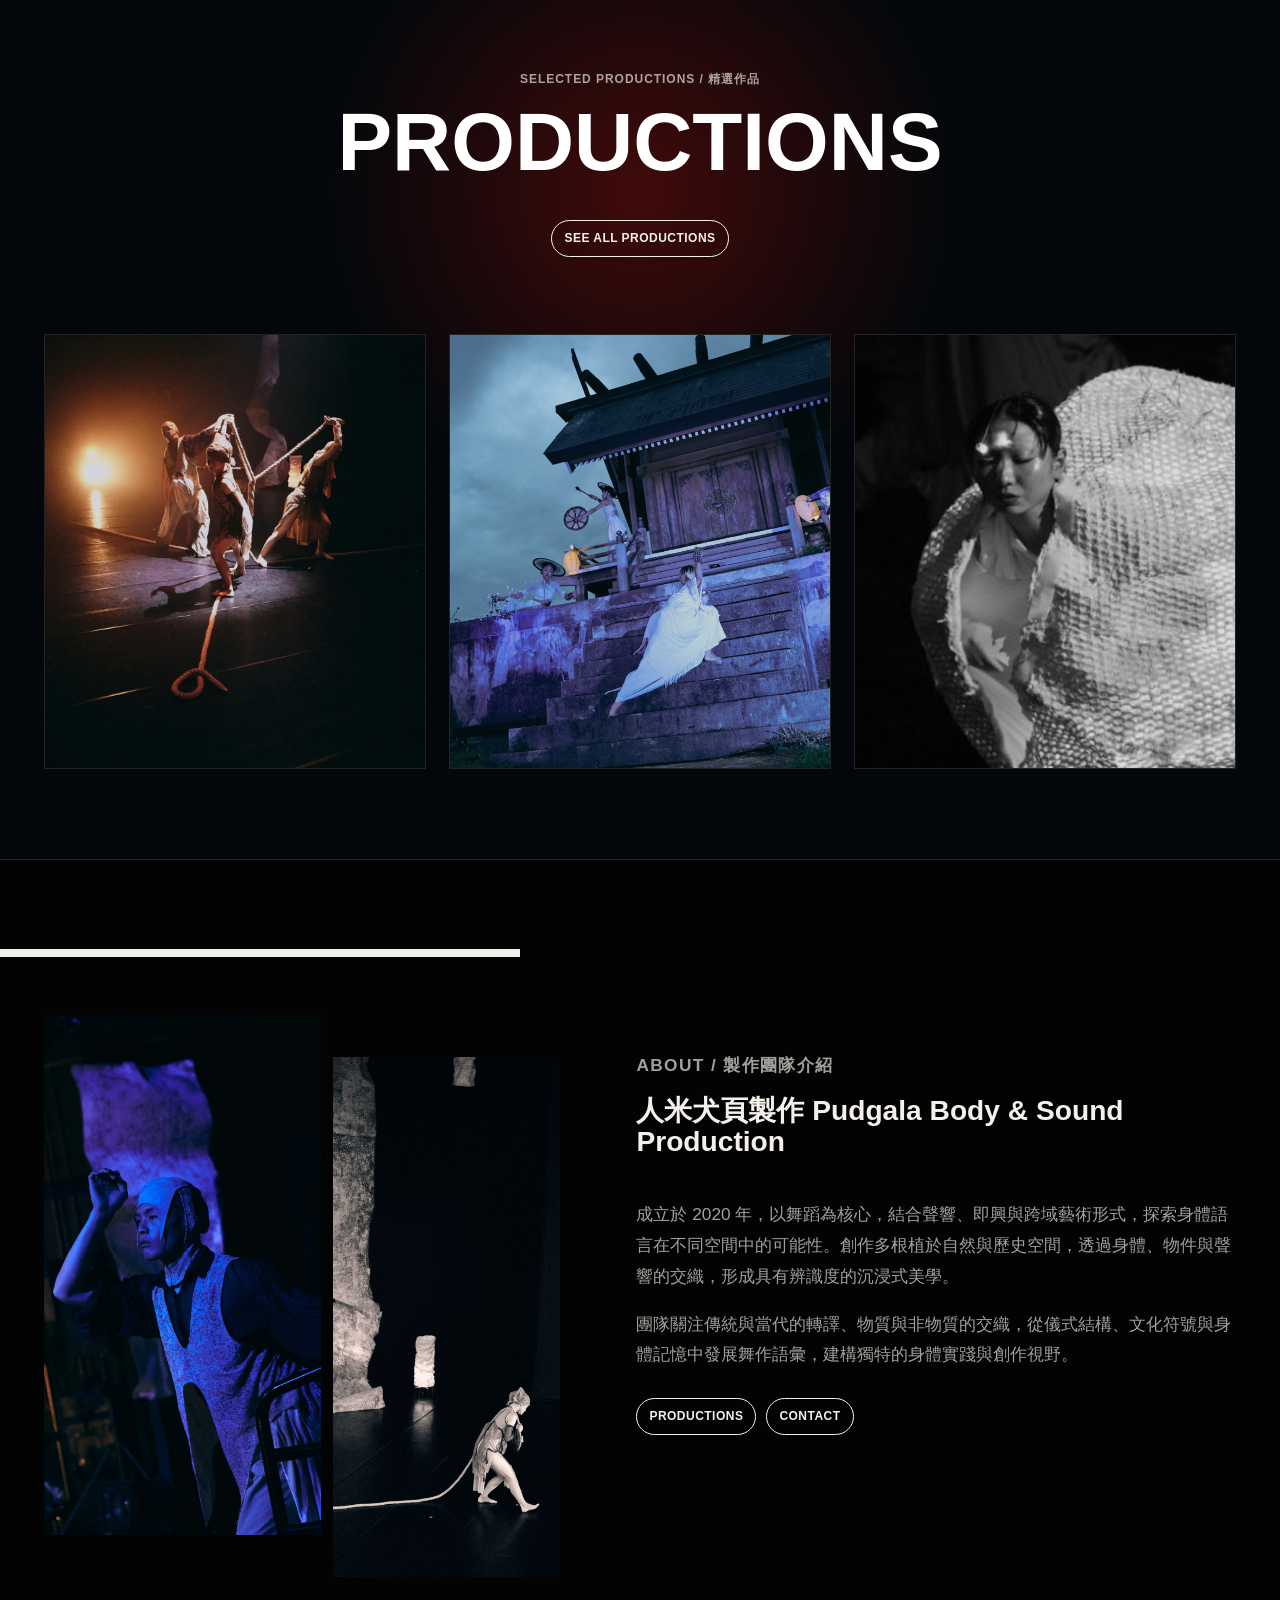
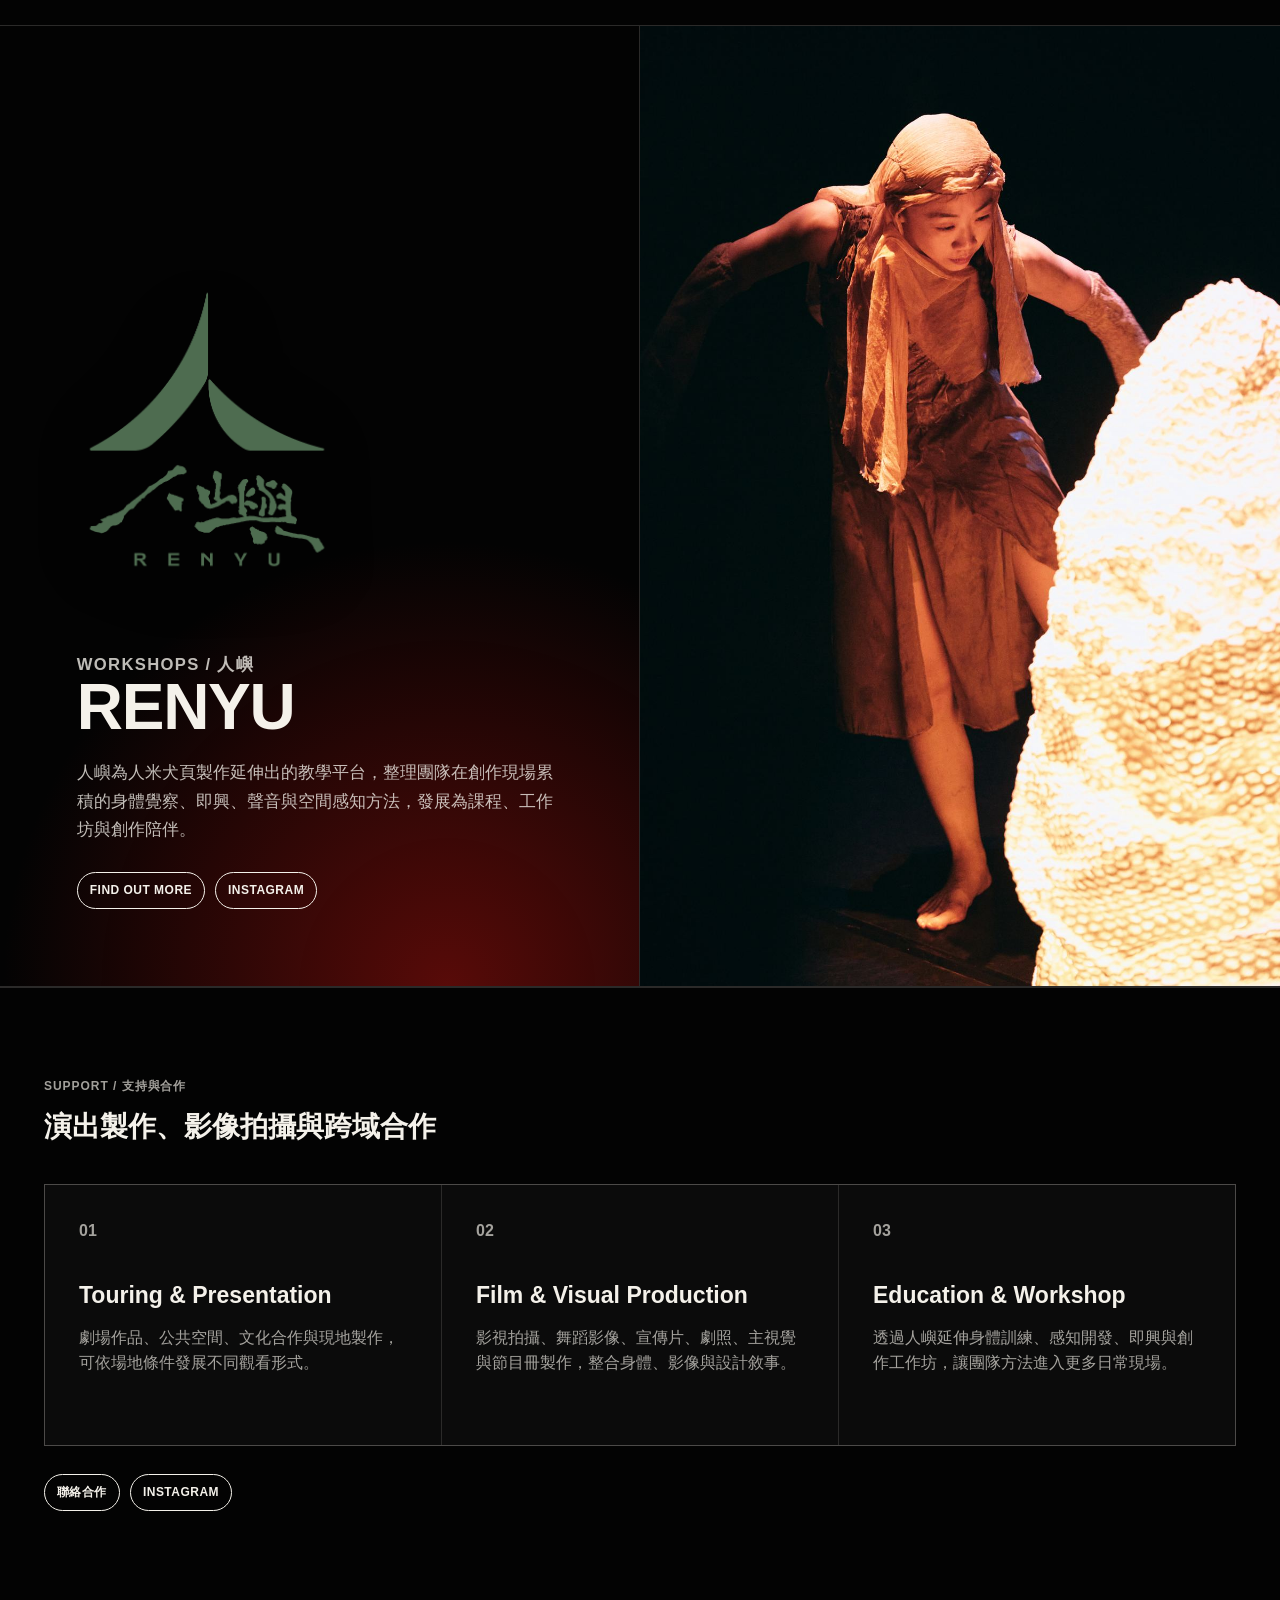
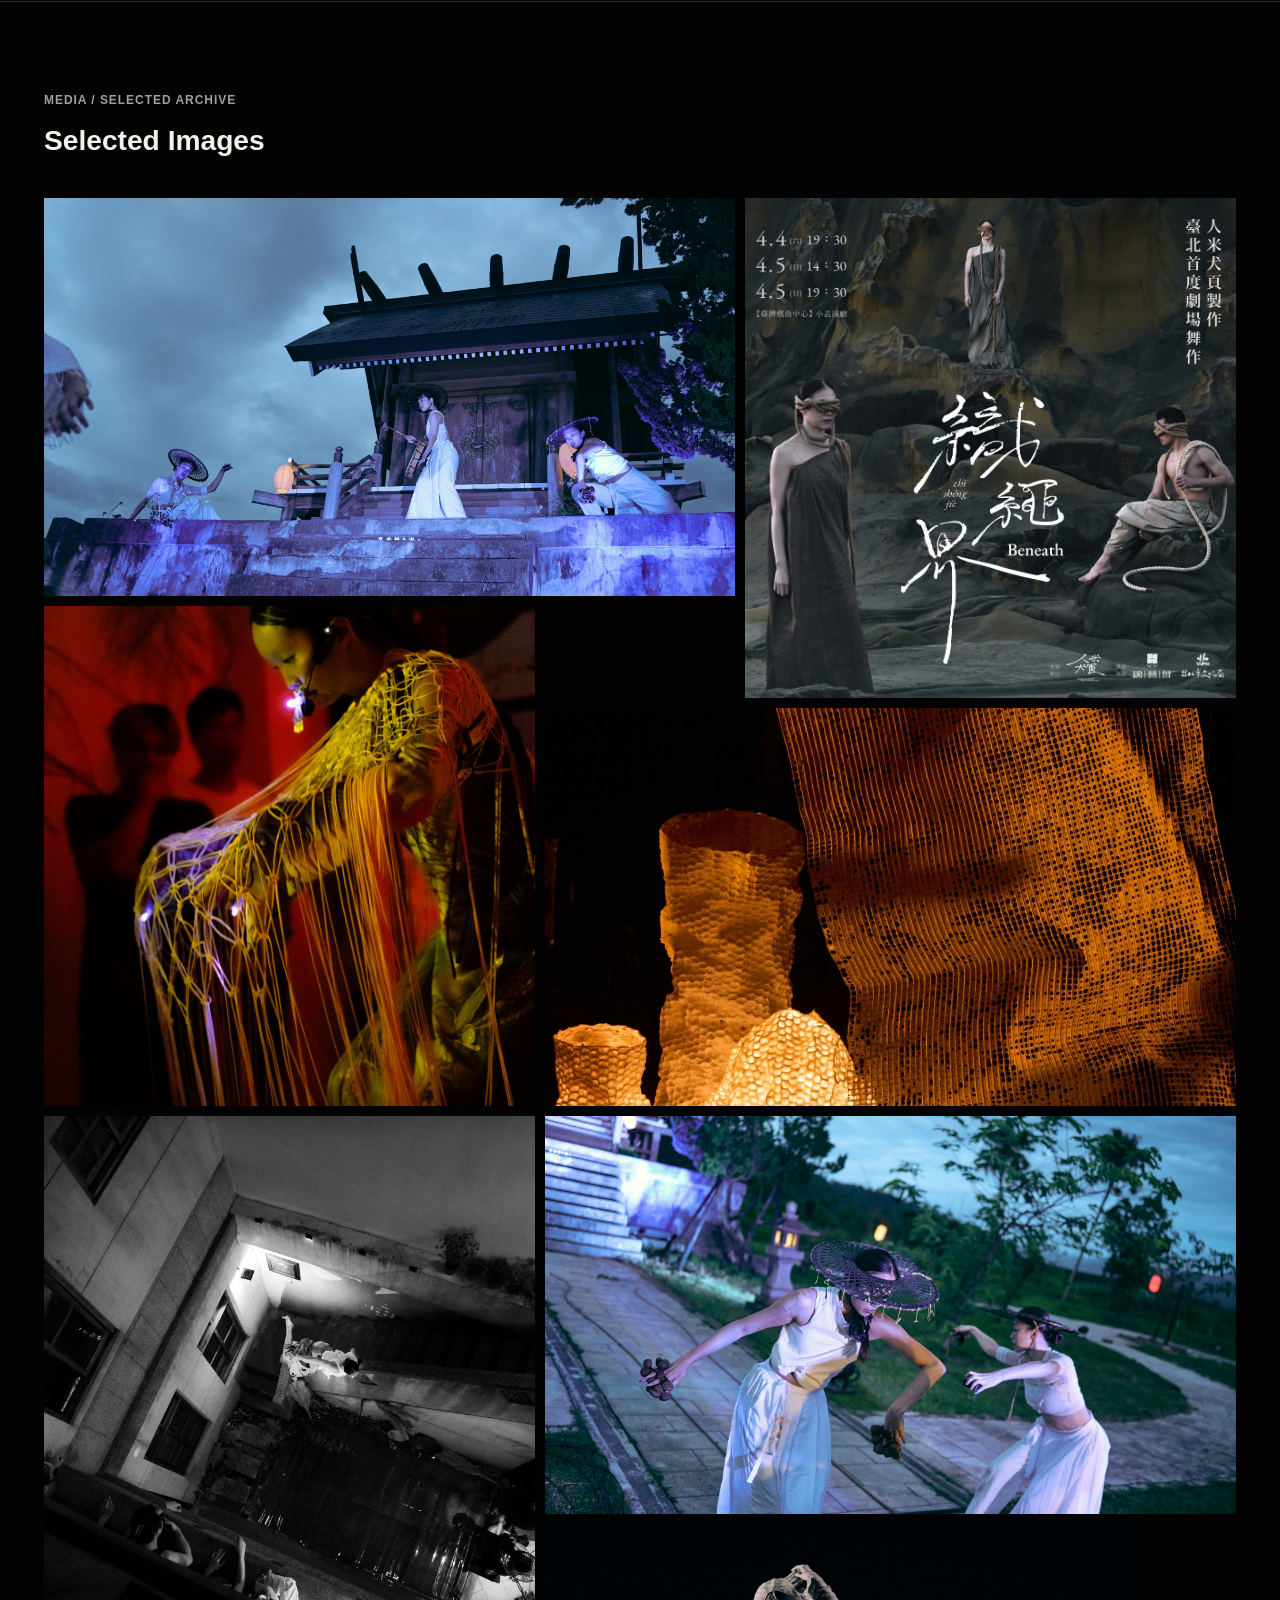
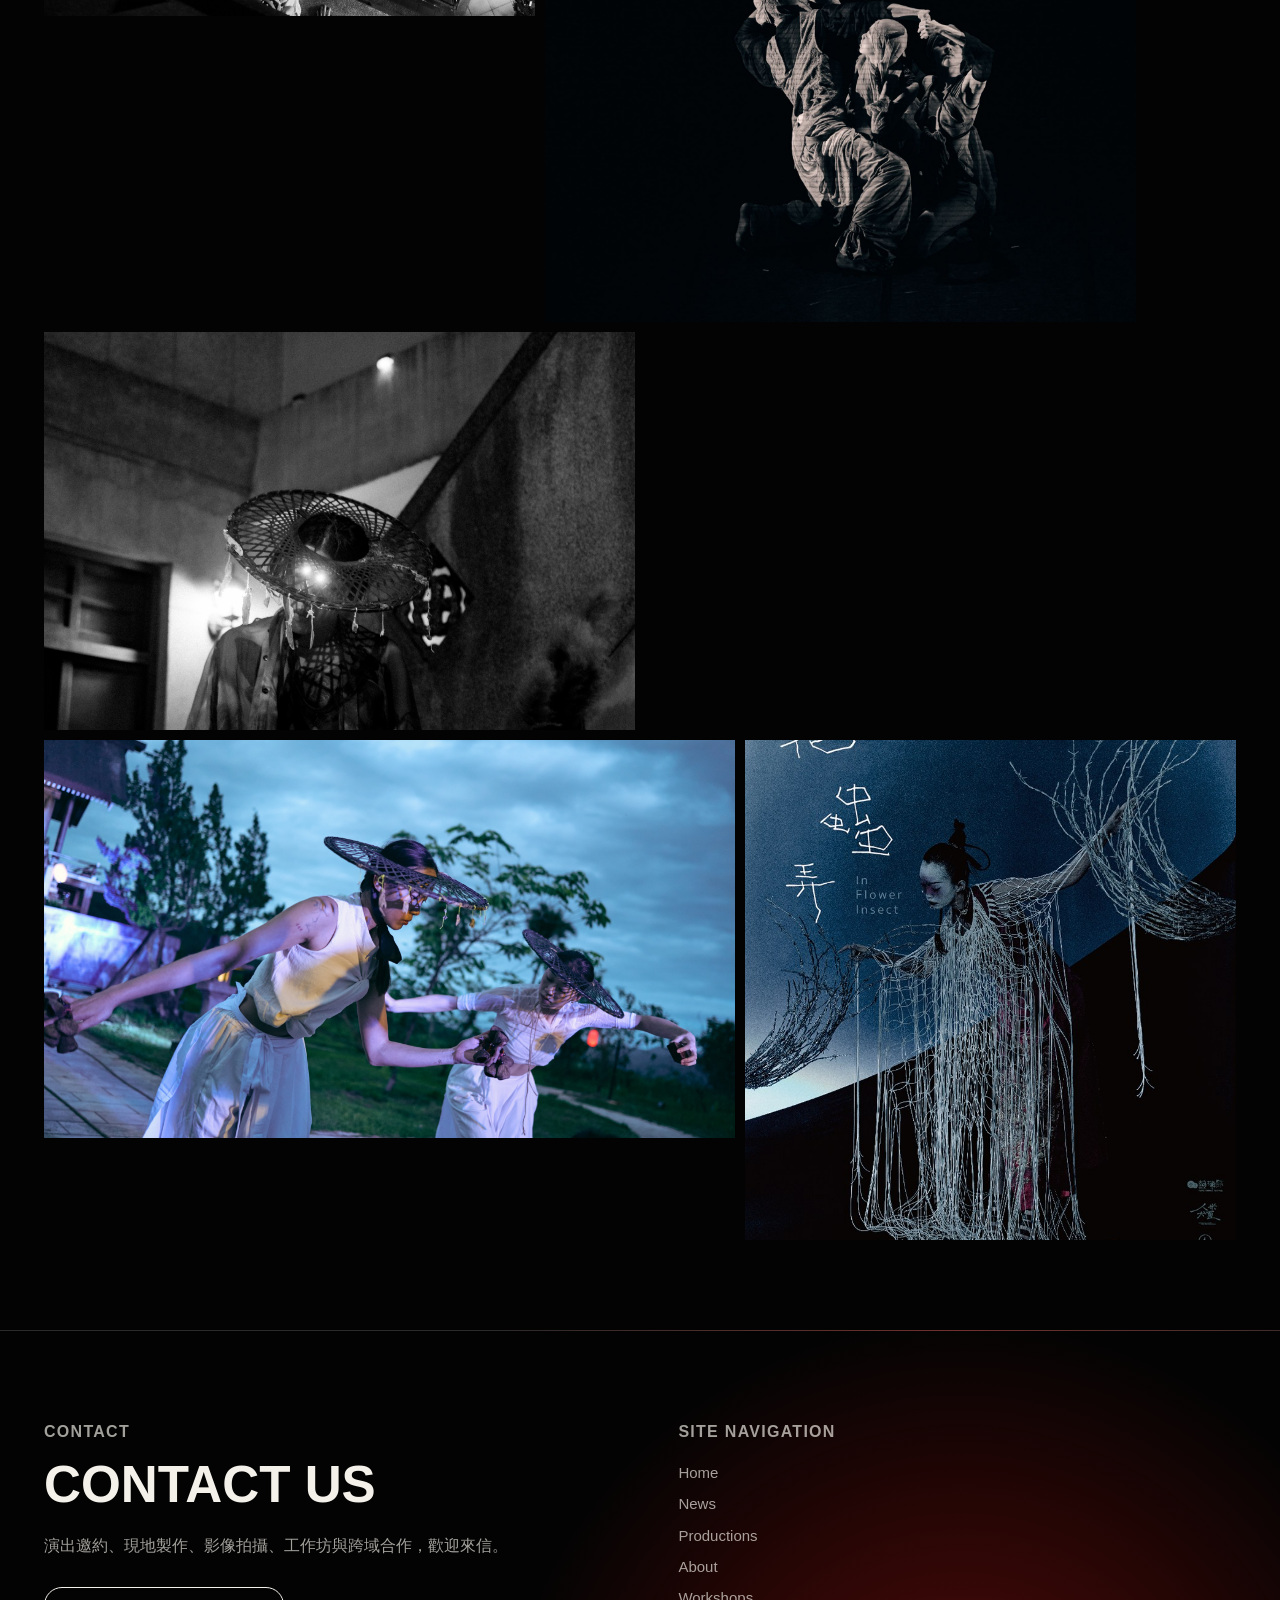
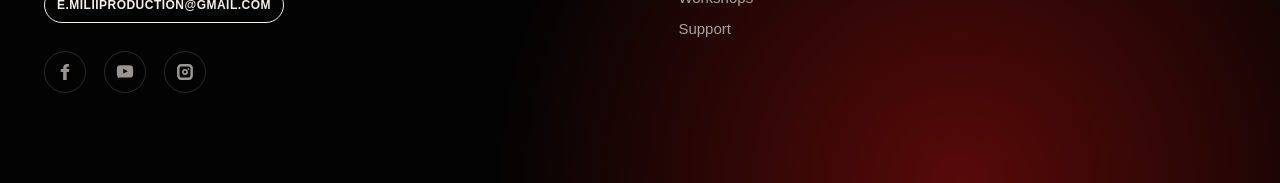
==== commit e9af7264: "Remove selected images description" ====
--- a/index.html
+++ b/index.html
@@ -128,7 +128,7 @@
     <section class="section" id="about"><div class="section-inner about-grid"><div><div class="about-line"></div><div class="about-images"><figure><img src="artist_cv_assets/drive_stage/stage_01.jpg" alt="人米犬頁製作劇照"></figure><figure><img src="artist_cv_assets/drive_stage/stage_05.jpg" alt="人米犬頁製作劇照"></figure></div></div><div class="about-copy"><p class="section-label">ABOUT / 製作團隊介紹</p><h2>人米犬頁製作 Pudgala Body & Sound Production</h2><p>成立於 2020 年，以舞蹈為核心，結合聲響、即興與跨域藝術形式，探索身體語言在不同空間中的可能性。創作多根植於自然與歷史空間，透過身體、物件與聲響的交織，形成具有辨識度的沉浸式美學。</p><p>團隊關注傳統與當代的轉譯、物質與非物質的交織，從儀式結構、文化符號與身體記憶中發展舞作語彙，建構獨特的身體實踐與創作視野。</p><div class="button-row"><a class="button" href="productions.html">Productions</a><a class="button" href="#contact">Contact</a></div></div></div></section>
     <section class="split-feature" id="renyu"><div class="split-copy"><img class="renyu-mark" src="artist_cv_assets/logos/renyu-logo.png" alt="人嶼 logo"><p class="section-label">WORKSHOPS / 人嶼</p><h2>Renyu</h2><p>人嶼為人米犬頁製作延伸出的教學平台，整理團隊在創作現場累積的身體覺察、即興、聲音與空間感知方法，發展為課程、工作坊與創作陪伴。</p><div class="button-row"><a class="button" href="renyu.html">Find Out More</a><a class="button" href="https://www.instagram.com/renyu.within/" target="_blank" rel="noreferrer">Instagram</a></div></div><figure class="split-image"><img src="artist_cv_assets/drive_stage/stage_03.jpg" alt="人嶼身體工作坊相關影像"></figure></section>
     <section class="section" id="support"><div class="section-inner"><p class="section-label">SUPPORT / 支持與合作</p><h2>演出製作、影像拍攝與跨域合作</h2><div class="programs"><article class="program"><b>01</b><h3>Touring & Presentation</h3><p>劇場作品、公共空間、文化合作與現地製作，可依場地條件發展不同觀看形式。</p></article><article class="program"><b>02</b><h3>Film & Visual Production</h3><p>影視拍攝、舞蹈影像、宣傳片、劇照、主視覺與節目冊製作，整合身體、影像與設計敘事。</p></article><article class="program"><b>03</b><h3>Education & Workshop</h3><p>透過人嶼延伸身體訓練、感知開發、即興與創作工作坊，讓團隊方法進入更多日常現場。</p></article></div><div class="button-row"><a class="button" href="#contact">聯絡合作</a><a class="button" href="https://www.instagram.com/e.milii____f?igsh=MTB3dXF5dGdzY2YzcA%3D%3D" target="_blank" rel="noreferrer">Instagram</a></div></div></section>
-    <section class="section" id="images"><div class="section-inner"><p class="section-label">MEDIA / SELECTED ARCHIVE</p><h2>Selected Images</h2><p class="section-note">作品頁收錄完整劇照、影片與視覺資料；首頁保留一組精選影像，呈現團隊在劇場、空間與宣傳視覺之間的製作尺度。</p><div class="gallery-grid"><figure class="photo span-wide" data-caption="虎刺梅 x 鹿野神社 / Crown of Thorns x Luye Shrine"><img src="artist_cv_assets/production_media/tiger/tiger-luye-stage-05.jpg" alt="虎刺梅 x 鹿野神社 Crown of Thorns x Luye Shrine 劇照"></figure><figure class="photo span-tall" data-caption="織繩界 / Beneath"><img src="artist_cv_assets/key_visuals/beneath_folder_b_01.jpg" alt="織繩界 Beneath 主視覺"></figure><figure class="photo span-tall" data-caption="花蟲弄 / Entomofloral Chronicles"><img src="artist_cv_assets/production_media/flower/flower-stage-03.jpg" alt="花蟲弄 Entomofloral Chronicles 劇照"></figure><figure class="photo span-wide" data-caption="織繩界 / Beneath"><img src="artist_cv_assets/drive_stage/stage_08.jpg" alt="織繩界 Beneath 劇照"></figure><figure class="photo span-tall" data-caption="花蟲弄 / Entomofloral Chronicles"><img src="artist_cv_assets/production_media/flower/flower-stage-05.jpg" alt="花蟲弄 Entomofloral Chronicles 劇照"></figure><figure class="photo span-wide" data-caption="虎刺梅 x 鹿野神社 / Crown of Thorns x Luye Shrine"><img src="artist_cv_assets/production_media/tiger/tiger-luye-stage-02.jpg" alt="虎刺梅 x 鹿野神社 Crown of Thorns x Luye Shrine 劇照"></figure><figure class="photo span-6" data-caption="織繩界 / Beneath"><img src="artist_cv_assets/drive_stage/stage_10.jpg" alt="織繩界 Beneath 劇照"></figure><figure class="photo span-6" data-caption="花蟲弄 / Entomofloral Chronicles"><img src="artist_cv_assets/production_media/flower/flower-stage-06.jpg" alt="花蟲弄 Entomofloral Chronicles 劇照"></figure><figure class="photo span-wide" data-caption="虎刺梅 x 鹿野神社 / Crown of Thorns x Luye Shrine"><img src="artist_cv_assets/production_media/tiger/tiger-luye-stage-06.jpg" alt="虎刺梅 x 鹿野神社 Crown of Thorns x Luye Shrine 劇照"></figure><figure class="photo span-tall" data-caption="花蟲弄 / Entomofloral Chronicles"><img src="artist_cv_assets/key_visuals/flower_folder_02.jpg" alt="花蟲弄 Entomofloral Chronicles 主視覺"></figure></div></div></section>
+    <section class="section" id="images"><div class="section-inner"><p class="section-label">MEDIA / SELECTED ARCHIVE</p><h2>Selected Images</h2><div class="gallery-grid"><figure class="photo span-wide" data-caption="虎刺梅 x 鹿野神社 / Crown of Thorns x Luye Shrine"><img src="artist_cv_assets/production_media/tiger/tiger-luye-stage-05.jpg" alt="虎刺梅 x 鹿野神社 Crown of Thorns x Luye Shrine 劇照"></figure><figure class="photo span-tall" data-caption="織繩界 / Beneath"><img src="artist_cv_assets/key_visuals/beneath_folder_b_01.jpg" alt="織繩界 Beneath 主視覺"></figure><figure class="photo span-tall" data-caption="花蟲弄 / Entomofloral Chronicles"><img src="artist_cv_assets/production_media/flower/flower-stage-03.jpg" alt="花蟲弄 Entomofloral Chronicles 劇照"></figure><figure class="photo span-wide" data-caption="織繩界 / Beneath"><img src="artist_cv_assets/drive_stage/stage_08.jpg" alt="織繩界 Beneath 劇照"></figure><figure class="photo span-tall" data-caption="花蟲弄 / Entomofloral Chronicles"><img src="artist_cv_assets/production_media/flower/flower-stage-05.jpg" alt="花蟲弄 Entomofloral Chronicles 劇照"></figure><figure class="photo span-wide" data-caption="虎刺梅 x 鹿野神社 / Crown of Thorns x Luye Shrine"><img src="artist_cv_assets/production_media/tiger/tiger-luye-stage-02.jpg" alt="虎刺梅 x 鹿野神社 Crown of Thorns x Luye Shrine 劇照"></figure><figure class="photo span-6" data-caption="織繩界 / Beneath"><img src="artist_cv_assets/drive_stage/stage_10.jpg" alt="織繩界 Beneath 劇照"></figure><figure class="photo span-6" data-caption="花蟲弄 / Entomofloral Chronicles"><img src="artist_cv_assets/production_media/flower/flower-stage-06.jpg" alt="花蟲弄 Entomofloral Chronicles 劇照"></figure><figure class="photo span-wide" data-caption="虎刺梅 x 鹿野神社 / Crown of Thorns x Luye Shrine"><img src="artist_cv_assets/production_media/tiger/tiger-luye-stage-06.jpg" alt="虎刺梅 x 鹿野神社 Crown of Thorns x Luye Shrine 劇照"></figure><figure class="photo span-tall" data-caption="花蟲弄 / Entomofloral Chronicles"><img src="artist_cv_assets/key_visuals/flower_folder_02.jpg" alt="花蟲弄 Entomofloral Chronicles 主視覺"></figure></div></div></section>
     <section class="section contact" id="contact"><div class="section-inner footer-grid"><div><p class="section-label">CONTACT</p><h2>Contact Us</h2><p>演出邀約、現地製作、影像拍攝、工作坊與跨域合作，歡迎來信。</p><div class="button-row"><a class="button" href="mailto:e.miliiproduction@gmail.com">e.miliiproduction@gmail.com</a></div><div class="social-row" aria-label="人米犬頁製作社群連結"><a class="social-link" href="https://www.facebook.com/emiliiprodution/?locale=zh_TW" target="_blank" rel="noreferrer" aria-label="Facebook"><svg viewBox="0 0 24 24" aria-hidden="true"><path d="M14 8.5V6.8c0-.8.3-1.2 1.3-1.2h1.6V2.5c-.8-.1-1.7-.2-2.5-.2-2.7 0-4.6 1.7-4.6 4.7v1.5H6.9v3.5h2.9v9.5H14V12h2.8l.4-3.5H14Z"/></svg></a><a class="social-link" href="https://www.youtube.com/@Pudgala.body-Sound.Company/videos" target="_blank" rel="noreferrer" aria-label="YouTube"><svg viewBox="0 0 24 24" aria-hidden="true"><path d="M21.6 7.1s-.2-1.5-.8-2.1c-.8-.8-1.7-.8-2.1-.9C15.8 3.9 12 3.9 12 3.9h0s-3.8 0-6.7.2c-.4.1-1.3.1-2.1.9-.6.6-.8 2.1-.8 2.1S2.2 8.8 2.2 10.5v1.6c0 1.7.2 3.4.2 3.4s.2 1.5.8 2.1c.8.8 1.9.8 2.4.9 1.7.2 6.4.2 6.4.2s3.8 0 6.7-.2c.4-.1 1.3-.1 2.1-.9.6-.6.8-2.1.8-2.1s.2-1.7.2-3.4v-1.6c0-1.7-.2-3.4-.2-3.4ZM9.9 13.9V8.1l5.4 2.9-5.4 2.9Z"/></svg></a><a class="social-link" href="https://www.instagram.com/e.milii____f?igsh=MTB3dXF5dGdzY2YzcA%3D%3D" target="_blank" rel="noreferrer" aria-label="Instagram"><svg viewBox="0 0 24 24" aria-hidden="true"><path d="M7.5 2.5h9A5 5 0 0 1 21.5 7.5v9a5 5 0 0 1-5 5h-9a5 5 0 0 1-5-5v-9a5 5 0 0 1 5-5Zm0 3A2 2 0 0 0 5.5 7.5v9a2 2 0 0 0 2 2h9a2 2 0 0 0 2-2v-9a2 2 0 0 0-2-2h-9Zm4.5 3A3.5 3.5 0 1 1 12 15.5 3.5 3.5 0 0 1 12 8.5Zm0 2A1.5 1.5 0 1 0 12 13.5 1.5 1.5 0 0 0 12 10.5Zm4.1-3.2a1 1 0 1 1 0 2 1 1 0 0 1 0-2Z"/></svg></a></div></div><div><p class="section-label">SITE NAVIGATION</p><nav class="footer-links" aria-label="頁尾導覽"><a href="#home">Home</a><a href="#latest">News</a><a href="productions.html">Productions</a><a href="#about">About</a><a href="renyu.html">Workshops</a><a href="#support">Support</a></nav></div></div></section>
   </main>
 </body>
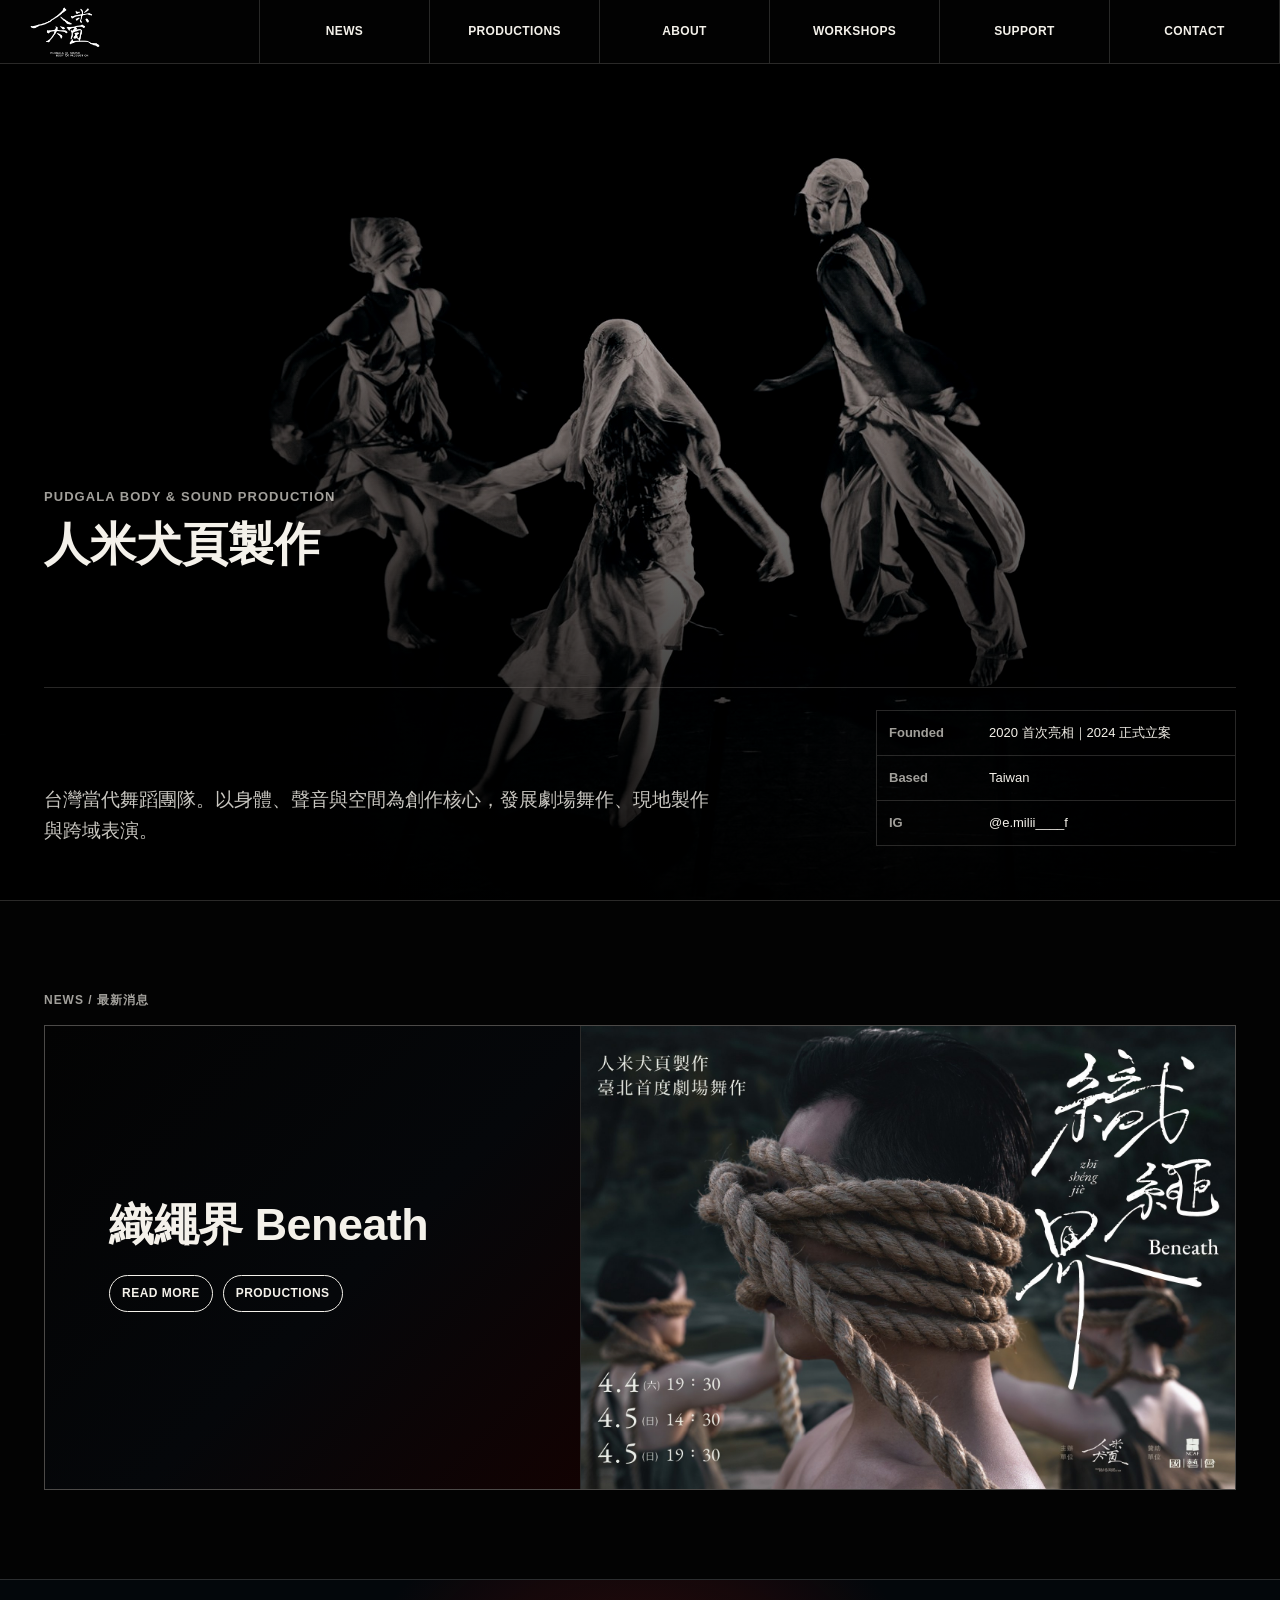
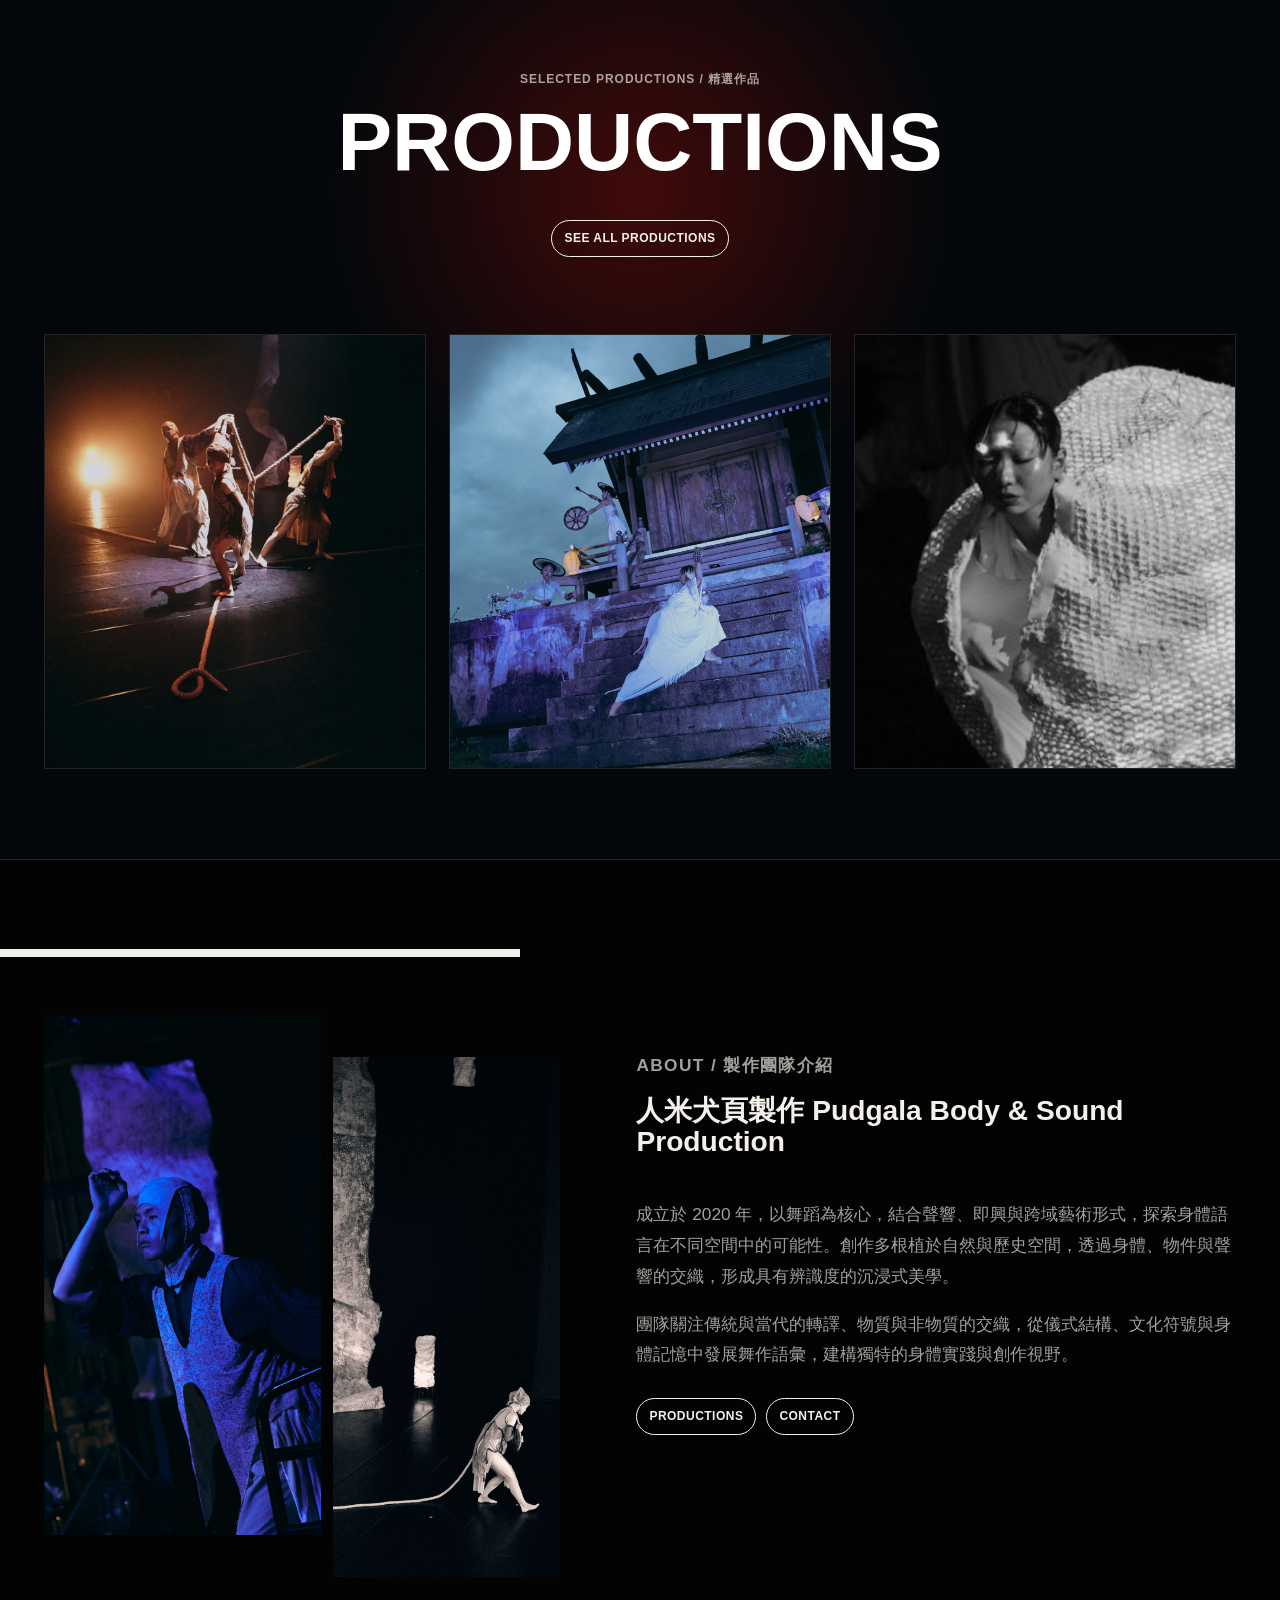
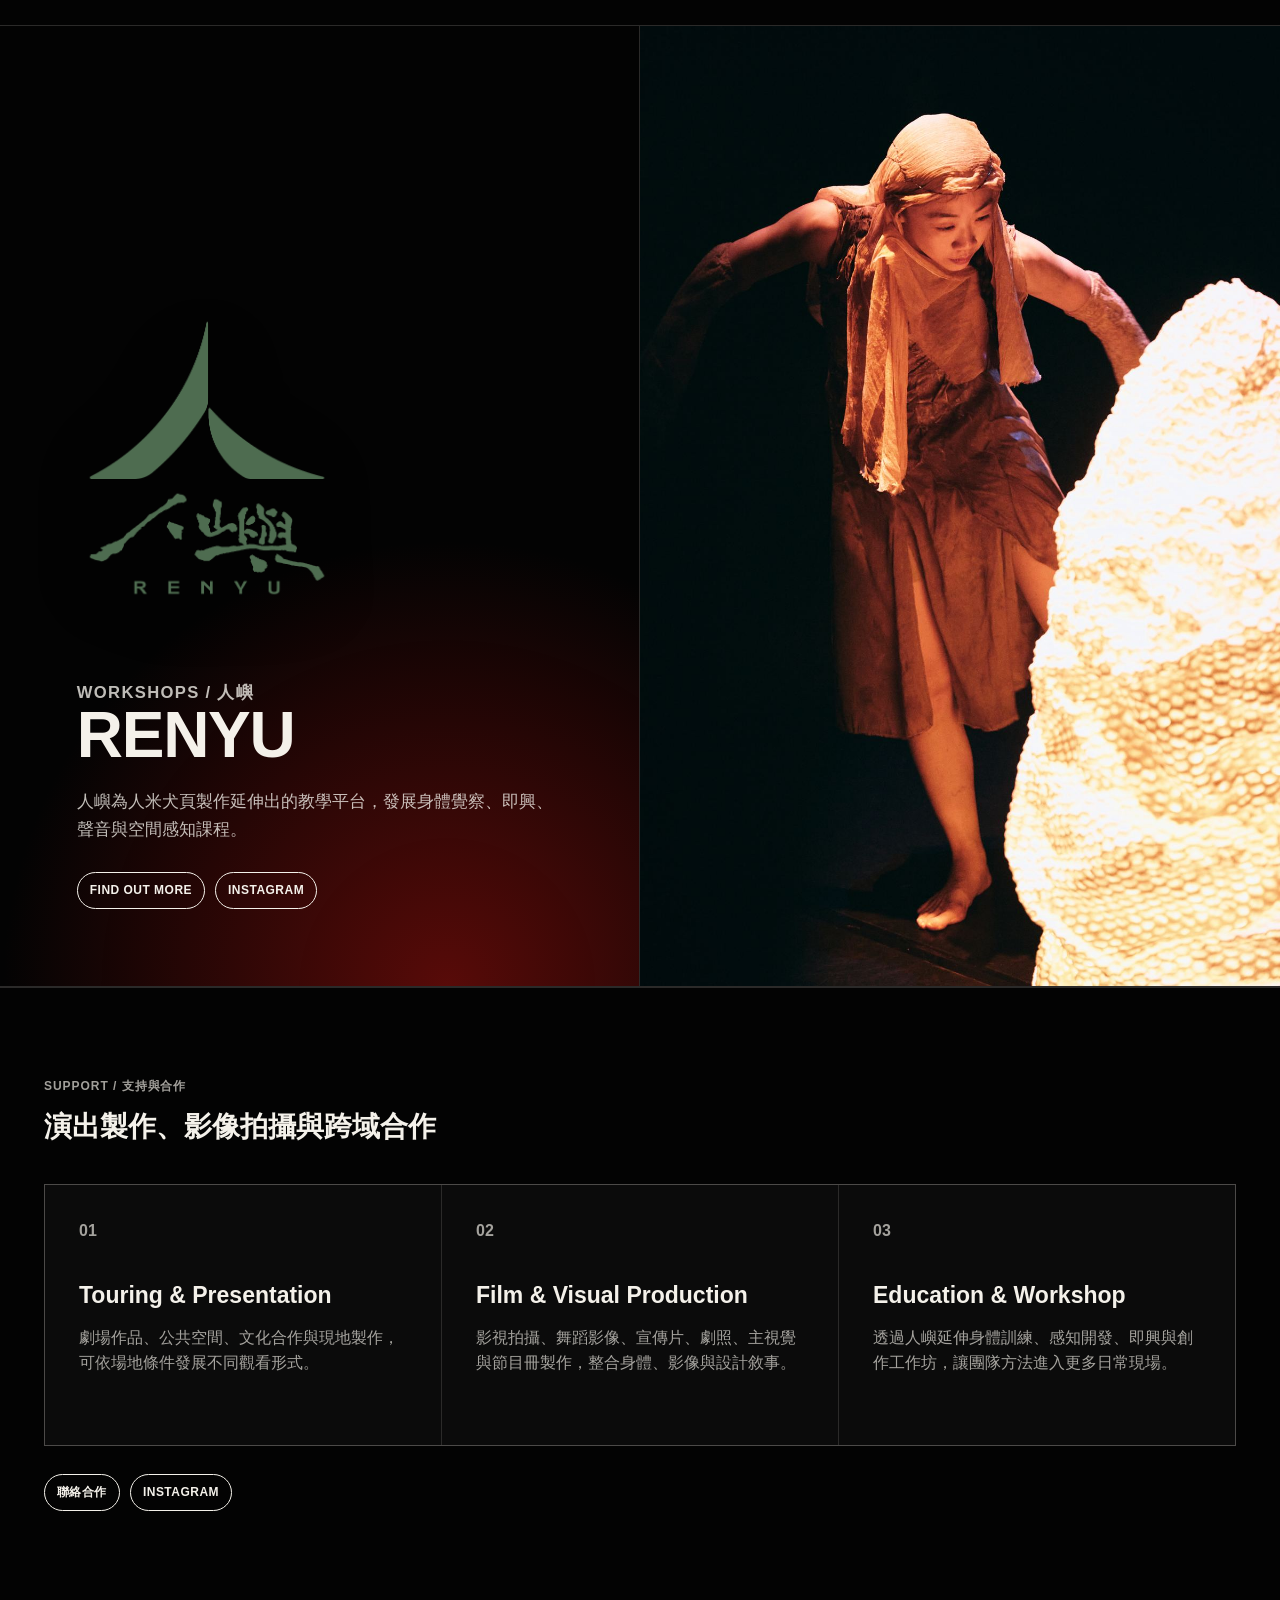
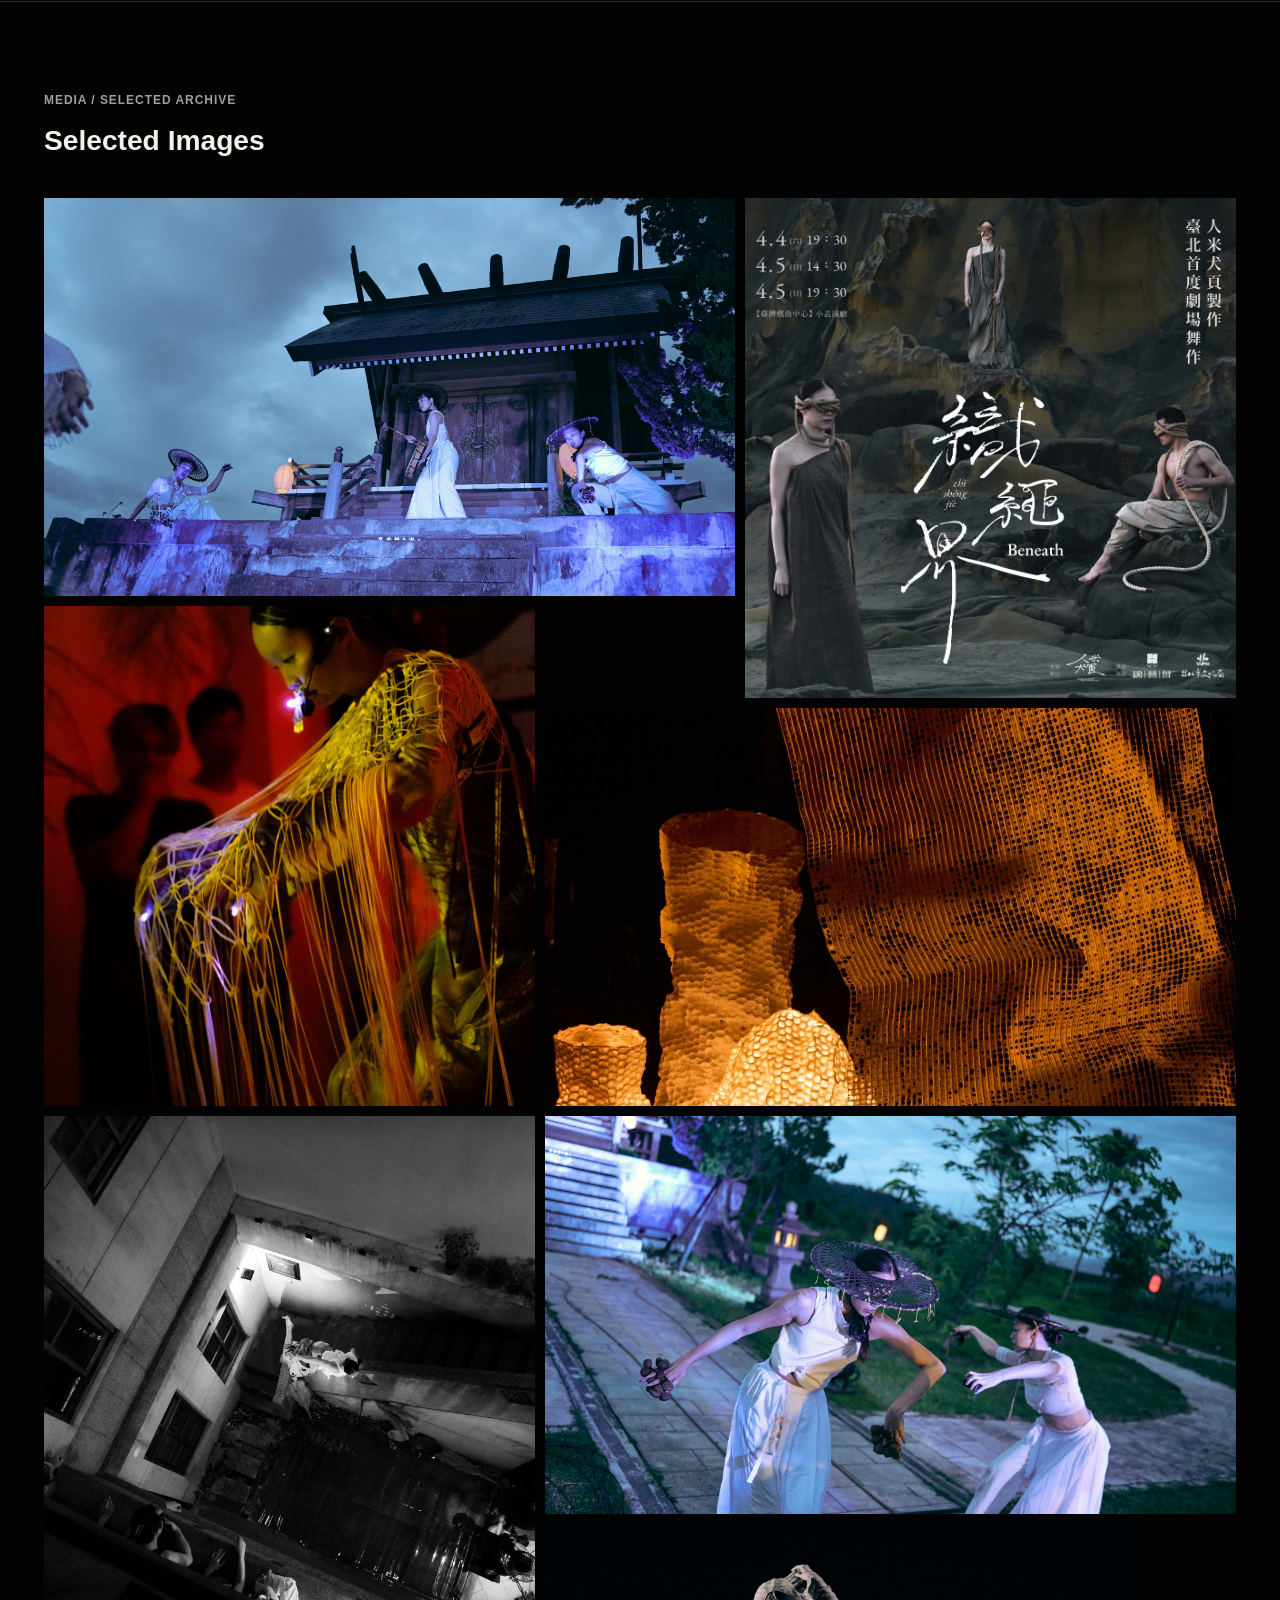
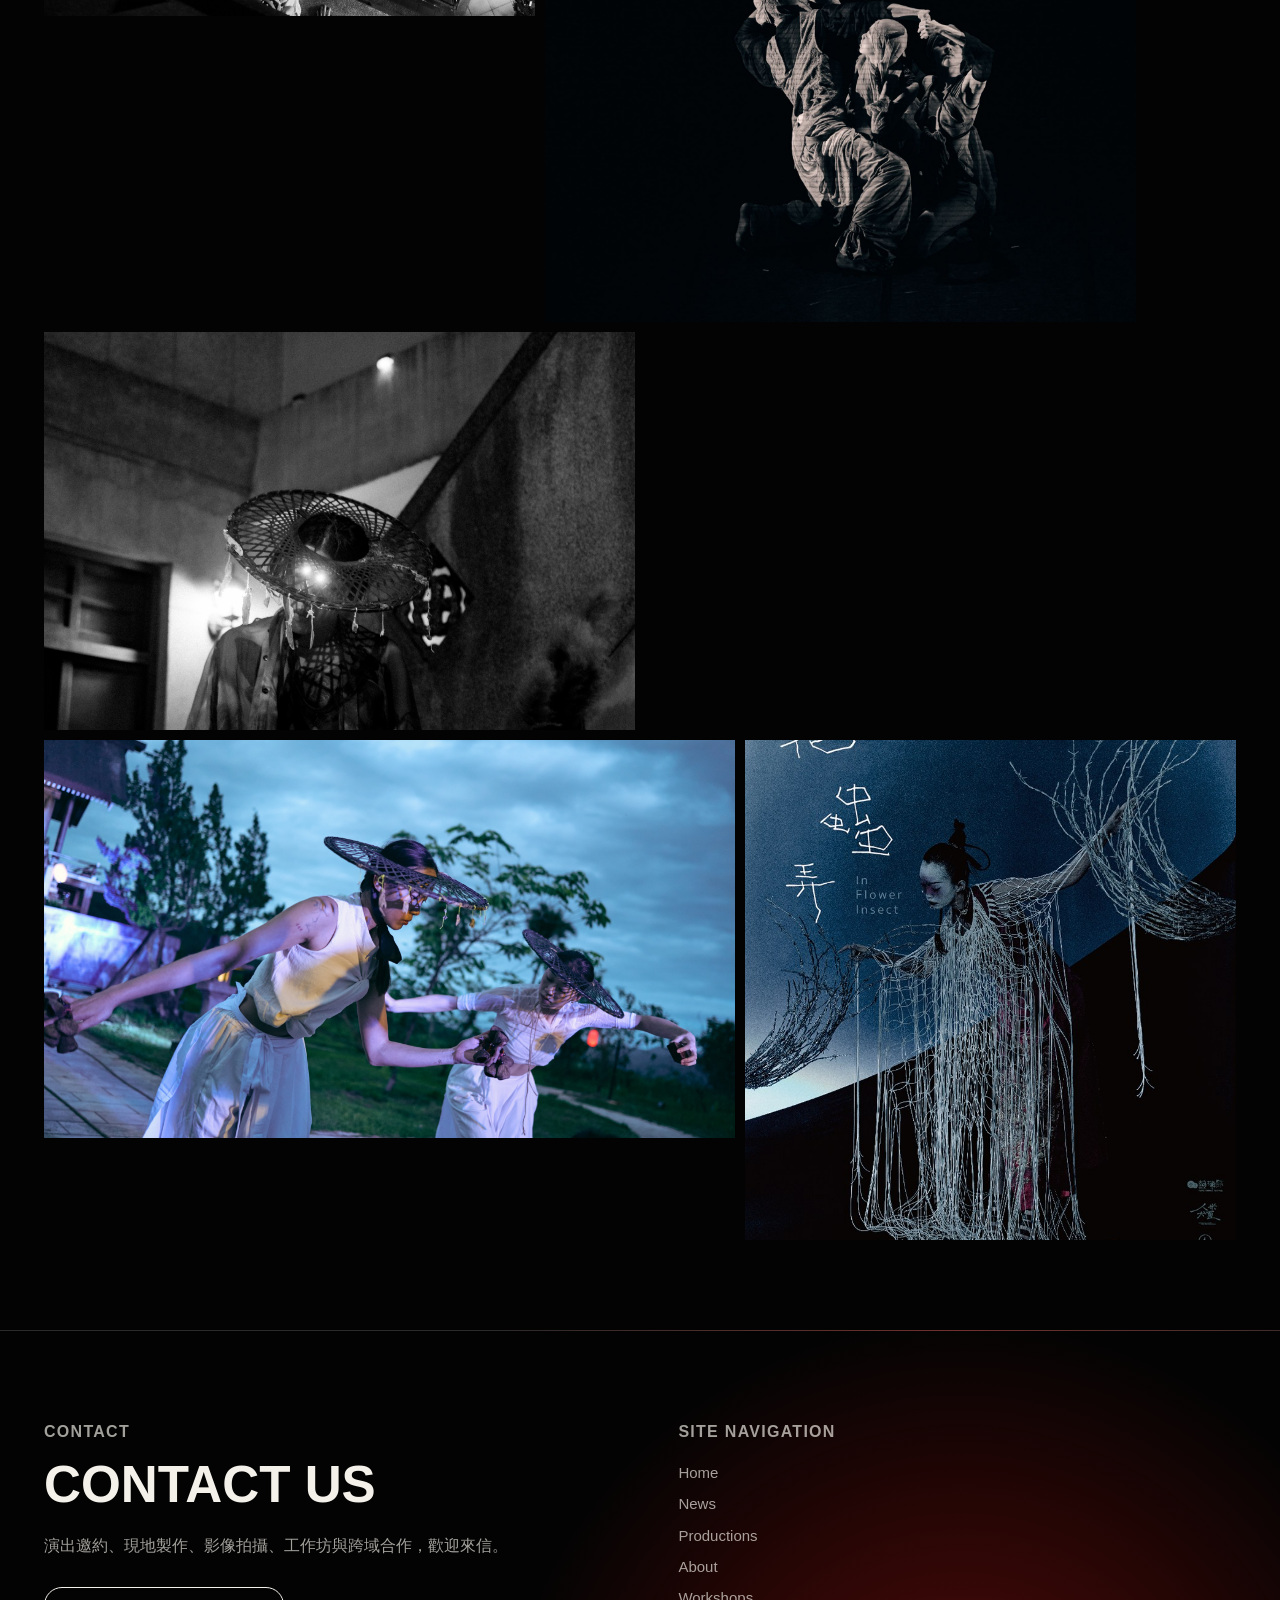
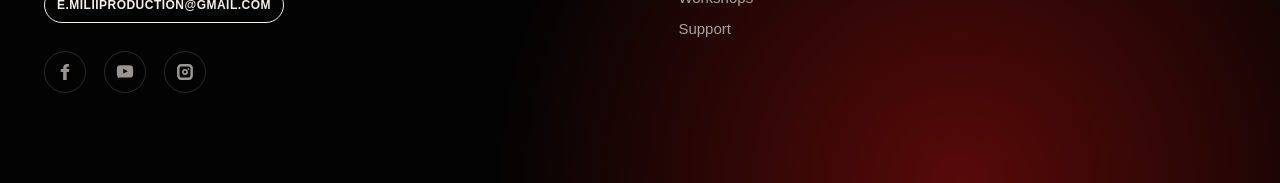
==== commit 492199f3: "Remove awkward production copy" ====
--- a/index.html
+++ b/index.html
@@ -110,7 +110,7 @@
     .contact p { color:var(--muted); font-size:16px; max-width:720px; }
     .footer-grid { display:grid; grid-template-columns:1fr 1fr; gap:clamp(28px,6vw,90px); align-items:start; }
     .footer-links { display:grid; gap:8px; color:var(--muted); font-size:15px; }
-    @media (max-width:900px){ .topbar{grid-template-columns:1fr auto}.nav{grid-column:1/-1;grid-template-columns:repeat(3,1fr);border-top:1px solid var(--line)}.nav a{min-height:42px}.hero-bottom,.statement-inner,.news-feature,.about-grid,.programs,.split-feature,.footer-grid{grid-template-columns:1fr}.production-grid{grid-template-columns:1fr}.prod-card{min-height:360px}.prod-card:after,.prod-info{opacity:1;transform:none}.about-images{min-height:360px}.gallery-grid{grid-auto-rows:72px}.span-wide,.span-tall,.span-8,.span-6,.span-4,.span-3{grid-column:span 12;grid-row:span 4}.hero-inner{padding-top:140px}}
+    @media (max-width:900px){ .topbar{grid-template-columns:1fr auto}.nav{grid-column:1/-1;grid-template-columns:repeat(3,1fr);border-top:1px solid var(--line)}.nav a{min-height:42px}.hero-bottom,.statement-inner,.news-feature,.about-grid,.programs,.split-feature,.footer-grid{grid-template-columns:1fr}.news-feature{min-height:0}.news-image{min-height:0;aspect-ratio:16/9}.news-image img{object-fit:contain;background:#050505}.production-grid{grid-template-columns:1fr}.prod-card{min-height:360px}.prod-card:after,.prod-info{opacity:1;transform:none}.about-images{min-height:360px}.gallery-grid{grid-auto-rows:72px}.span-wide,.span-tall,.span-8,.span-6,.span-4,.span-3{grid-column:span 12;grid-row:span 4}.hero-inner{padding-top:140px}}
   </style>
 </head>
 <body>
@@ -123,10 +123,10 @@
       <img src="artist_cv_assets/drive_stage/stage_07.jpg" alt="人米犬頁製作劇場作品劇照">
       <div class="hero-inner"><p class="kicker">Pudgala Body & Sound Production</p><h1>人米犬頁製作</h1><div class="hero-bottom"><p class="hero-copy">台灣當代舞蹈團隊。以身體、聲音與空間為創作核心，發展劇場舞作、現地製作與跨域表演。</p><div class="facts"><div><b>Founded</b><span>2020 首次亮相｜2024 正式立案</span></div><div><b>Based</b><span>Taiwan</span></div><div><b>IG</b><span><a href="https://www.instagram.com/e.milii____f?igsh=MTB3dXF5dGdzY2YzcA%3D%3D" target="_blank" rel="noreferrer">@e.milii____f</a></span></div></div></div></div>
     </section>
-    <section class="section" id="latest"><div class="section-inner"><p class="section-label">NEWS / 最新消息</p><div class="news-feature"><div class="news-copy"><h3>織繩界 Beneath</h3><p>人米犬頁製作 2026 劇場舞作。以繩、身體與聲響構成空間中的牽引關係，延續團隊在儀式結構、物件與身體記憶之間的創作路徑。</p><div class="button-row"><a class="button" href="works/beneath.html">Read More</a><a class="button" href="productions.html">Productions</a></div></div><figure class="news-image"><img src="artist_cv_assets/key_visuals/beneath_folder_a_02.jpg" alt="織繩界 Beneath 主視覺"></figure></div></div></section>
+    <section class="section" id="latest"><div class="section-inner"><p class="section-label">NEWS / 最新消息</p><div class="news-feature"><div class="news-copy"><h3>織繩界 Beneath</h3><div class="button-row"><a class="button" href="works/beneath.html">Read More</a><a class="button" href="productions.html">Productions</a></div></div><figure class="news-image"><img src="artist_cv_assets/key_visuals/beneath_folder_a_02.jpg" alt="織繩界 Beneath 主視覺"></figure></div></div></section>
     <section class="section home-productions" id="productions"><div class="section-inner"><div class="production-title"><p class="section-label">Selected Productions / 精選作品</p><h2>Productions</h2><div class="button-row production-actions"><a class="button" href="productions.html">See all productions</a></div></div><div class="production-grid"><a class="prod-card" href="works/beneath.html"><img src="artist_cv_assets/series_cards/beneath-card.jpg" alt="織繩界 Beneath 主視覺"><div class="prod-info"><b>2026</b><h3>織繩界<span class="work-en">Beneath</span></h3><p></p></div></a><a class="prod-card" href="works/tiger-luye.html"><img src="artist_cv_assets/production_media/tiger/tiger-luye-stage-01.jpg" alt="虎刺梅 x 鹿野神社 Crown of Thorns x Luye Shrine 劇照"><div class="prod-info"><b>2025</b><h3>虎刺梅 x 鹿野神社<span class="work-en">Crown of Thorns x Luye Shrine</span></h3><p></p></div></a><a class="prod-card" href="works/flower-insects.html"><img src="artist_cv_assets/series_cards/flower-insects-card.jpg" alt="花蟲弄 Entomofloral Chronicles 劇照"><div class="prod-info"><b>2024</b><h3>花蟲弄<span class="work-en">Entomofloral Chronicles</span></h3><p></p></div></a></div></div></section>
     <section class="section" id="about"><div class="section-inner about-grid"><div><div class="about-line"></div><div class="about-images"><figure><img src="artist_cv_assets/drive_stage/stage_01.jpg" alt="人米犬頁製作劇照"></figure><figure><img src="artist_cv_assets/drive_stage/stage_05.jpg" alt="人米犬頁製作劇照"></figure></div></div><div class="about-copy"><p class="section-label">ABOUT / 製作團隊介紹</p><h2>人米犬頁製作 Pudgala Body & Sound Production</h2><p>成立於 2020 年，以舞蹈為核心，結合聲響、即興與跨域藝術形式，探索身體語言在不同空間中的可能性。創作多根植於自然與歷史空間，透過身體、物件與聲響的交織，形成具有辨識度的沉浸式美學。</p><p>團隊關注傳統與當代的轉譯、物質與非物質的交織，從儀式結構、文化符號與身體記憶中發展舞作語彙，建構獨特的身體實踐與創作視野。</p><div class="button-row"><a class="button" href="productions.html">Productions</a><a class="button" href="#contact">Contact</a></div></div></div></section>
-    <section class="split-feature" id="renyu"><div class="split-copy"><img class="renyu-mark" src="artist_cv_assets/logos/renyu-logo.png" alt="人嶼 logo"><p class="section-label">WORKSHOPS / 人嶼</p><h2>Renyu</h2><p>人嶼為人米犬頁製作延伸出的教學平台，整理團隊在創作現場累積的身體覺察、即興、聲音與空間感知方法，發展為課程、工作坊與創作陪伴。</p><div class="button-row"><a class="button" href="renyu.html">Find Out More</a><a class="button" href="https://www.instagram.com/renyu.within/" target="_blank" rel="noreferrer">Instagram</a></div></div><figure class="split-image"><img src="artist_cv_assets/drive_stage/stage_03.jpg" alt="人嶼身體工作坊相關影像"></figure></section>
+    <section class="split-feature" id="renyu"><div class="split-copy"><img class="renyu-mark" src="artist_cv_assets/logos/renyu-logo.png" alt="人嶼 logo"><p class="section-label">WORKSHOPS / 人嶼</p><h2>Renyu</h2><p>人嶼為人米犬頁製作延伸出的教學平台，發展身體覺察、即興、聲音與空間感知課程。</p><div class="button-row"><a class="button" href="renyu.html">Find Out More</a><a class="button" href="https://www.instagram.com/renyu.within/" target="_blank" rel="noreferrer">Instagram</a></div></div><figure class="split-image"><img src="artist_cv_assets/drive_stage/stage_03.jpg" alt="人嶼身體工作坊相關影像"></figure></section>
     <section class="section" id="support"><div class="section-inner"><p class="section-label">SUPPORT / 支持與合作</p><h2>演出製作、影像拍攝與跨域合作</h2><div class="programs"><article class="program"><b>01</b><h3>Touring & Presentation</h3><p>劇場作品、公共空間、文化合作與現地製作，可依場地條件發展不同觀看形式。</p></article><article class="program"><b>02</b><h3>Film & Visual Production</h3><p>影視拍攝、舞蹈影像、宣傳片、劇照、主視覺與節目冊製作，整合身體、影像與設計敘事。</p></article><article class="program"><b>03</b><h3>Education & Workshop</h3><p>透過人嶼延伸身體訓練、感知開發、即興與創作工作坊，讓團隊方法進入更多日常現場。</p></article></div><div class="button-row"><a class="button" href="#contact">聯絡合作</a><a class="button" href="https://www.instagram.com/e.milii____f?igsh=MTB3dXF5dGdzY2YzcA%3D%3D" target="_blank" rel="noreferrer">Instagram</a></div></div></section>
     <section class="section" id="images"><div class="section-inner"><p class="section-label">MEDIA / SELECTED ARCHIVE</p><h2>Selected Images</h2><div class="gallery-grid"><figure class="photo span-wide" data-caption="虎刺梅 x 鹿野神社 / Crown of Thorns x Luye Shrine"><img src="artist_cv_assets/production_media/tiger/tiger-luye-stage-05.jpg" alt="虎刺梅 x 鹿野神社 Crown of Thorns x Luye Shrine 劇照"></figure><figure class="photo span-tall" data-caption="織繩界 / Beneath"><img src="artist_cv_assets/key_visuals/beneath_folder_b_01.jpg" alt="織繩界 Beneath 主視覺"></figure><figure class="photo span-tall" data-caption="花蟲弄 / Entomofloral Chronicles"><img src="artist_cv_assets/production_media/flower/flower-stage-03.jpg" alt="花蟲弄 Entomofloral Chronicles 劇照"></figure><figure class="photo span-wide" data-caption="織繩界 / Beneath"><img src="artist_cv_assets/drive_stage/stage_08.jpg" alt="織繩界 Beneath 劇照"></figure><figure class="photo span-tall" data-caption="花蟲弄 / Entomofloral Chronicles"><img src="artist_cv_assets/production_media/flower/flower-stage-05.jpg" alt="花蟲弄 Entomofloral Chronicles 劇照"></figure><figure class="photo span-wide" data-caption="虎刺梅 x 鹿野神社 / Crown of Thorns x Luye Shrine"><img src="artist_cv_assets/production_media/tiger/tiger-luye-stage-02.jpg" alt="虎刺梅 x 鹿野神社 Crown of Thorns x Luye Shrine 劇照"></figure><figure class="photo span-6" data-caption="織繩界 / Beneath"><img src="artist_cv_assets/drive_stage/stage_10.jpg" alt="織繩界 Beneath 劇照"></figure><figure class="photo span-6" data-caption="花蟲弄 / Entomofloral Chronicles"><img src="artist_cv_assets/production_media/flower/flower-stage-06.jpg" alt="花蟲弄 Entomofloral Chronicles 劇照"></figure><figure class="photo span-wide" data-caption="虎刺梅 x 鹿野神社 / Crown of Thorns x Luye Shrine"><img src="artist_cv_assets/production_media/tiger/tiger-luye-stage-06.jpg" alt="虎刺梅 x 鹿野神社 Crown of Thorns x Luye Shrine 劇照"></figure><figure class="photo span-tall" data-caption="花蟲弄 / Entomofloral Chronicles"><img src="artist_cv_assets/key_visuals/flower_folder_02.jpg" alt="花蟲弄 Entomofloral Chronicles 主視覺"></figure></div></div></section>
     <section class="section contact" id="contact"><div class="section-inner footer-grid"><div><p class="section-label">CONTACT</p><h2>Contact Us</h2><p>演出邀約、現地製作、影像拍攝、工作坊與跨域合作，歡迎來信。</p><div class="button-row"><a class="button" href="mailto:e.miliiproduction@gmail.com">e.miliiproduction@gmail.com</a></div><div class="social-row" aria-label="人米犬頁製作社群連結"><a class="social-link" href="https://www.facebook.com/emiliiprodution/?locale=zh_TW" target="_blank" rel="noreferrer" aria-label="Facebook"><svg viewBox="0 0 24 24" aria-hidden="true"><path d="M14 8.5V6.8c0-.8.3-1.2 1.3-1.2h1.6V2.5c-.8-.1-1.7-.2-2.5-.2-2.7 0-4.6 1.7-4.6 4.7v1.5H6.9v3.5h2.9v9.5H14V12h2.8l.4-3.5H14Z"/></svg></a><a class="social-link" href="https://www.youtube.com/@Pudgala.body-Sound.Company/videos" target="_blank" rel="noreferrer" aria-label="YouTube"><svg viewBox="0 0 24 24" aria-hidden="true"><path d="M21.6 7.1s-.2-1.5-.8-2.1c-.8-.8-1.7-.8-2.1-.9C15.8 3.9 12 3.9 12 3.9h0s-3.8 0-6.7.2c-.4.1-1.3.1-2.1.9-.6.6-.8 2.1-.8 2.1S2.2 8.8 2.2 10.5v1.6c0 1.7.2 3.4.2 3.4s.2 1.5.8 2.1c.8.8 1.9.8 2.4.9 1.7.2 6.4.2 6.4.2s3.8 0 6.7-.2c.4-.1 1.3-.1 2.1-.9.6-.6.8-2.1.8-2.1s.2-1.7.2-3.4v-1.6c0-1.7-.2-3.4-.2-3.4ZM9.9 13.9V8.1l5.4 2.9-5.4 2.9Z"/></svg></a><a class="social-link" href="https://www.instagram.com/e.milii____f?igsh=MTB3dXF5dGdzY2YzcA%3D%3D" target="_blank" rel="noreferrer" aria-label="Instagram"><svg viewBox="0 0 24 24" aria-hidden="true"><path d="M7.5 2.5h9A5 5 0 0 1 21.5 7.5v9a5 5 0 0 1-5 5h-9a5 5 0 0 1-5-5v-9a5 5 0 0 1 5-5Zm0 3A2 2 0 0 0 5.5 7.5v9a2 2 0 0 0 2 2h9a2 2 0 0 0 2-2v-9a2 2 0 0 0-2-2h-9Zm4.5 3A3.5 3.5 0 1 1 12 15.5 3.5 3.5 0 0 1 12 8.5Zm0 2A1.5 1.5 0 1 0 12 13.5 1.5 1.5 0 0 0 12 10.5Zm4.1-3.2a1 1 0 1 1 0 2 1 1 0 0 1 0-2Z"/></svg></a></div></div><div><p class="section-label">SITE NAVIGATION</p><nav class="footer-links" aria-label="頁尾導覽"><a href="#home">Home</a><a href="#latest">News</a><a href="productions.html">Productions</a><a href="#about">About</a><a href="renyu.html">Workshops</a><a href="#support">Support</a></nav></div></div></section>
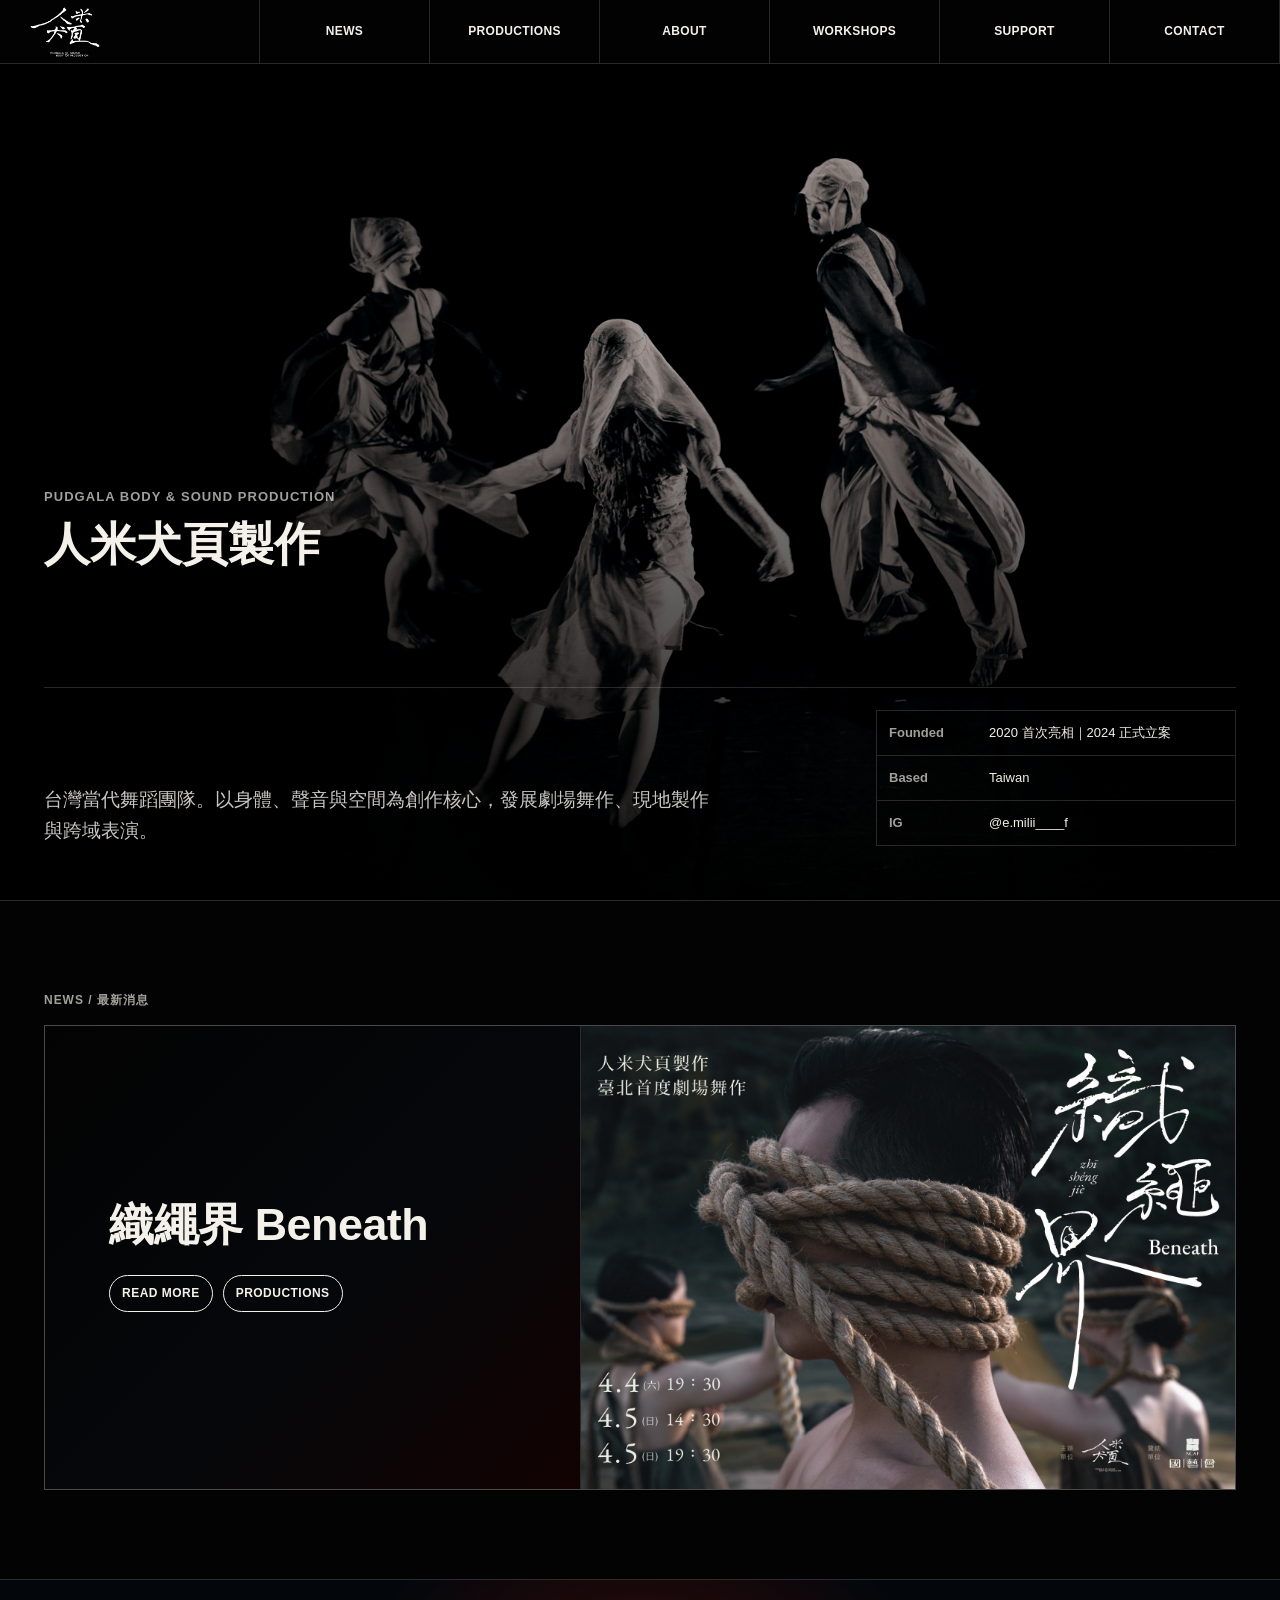
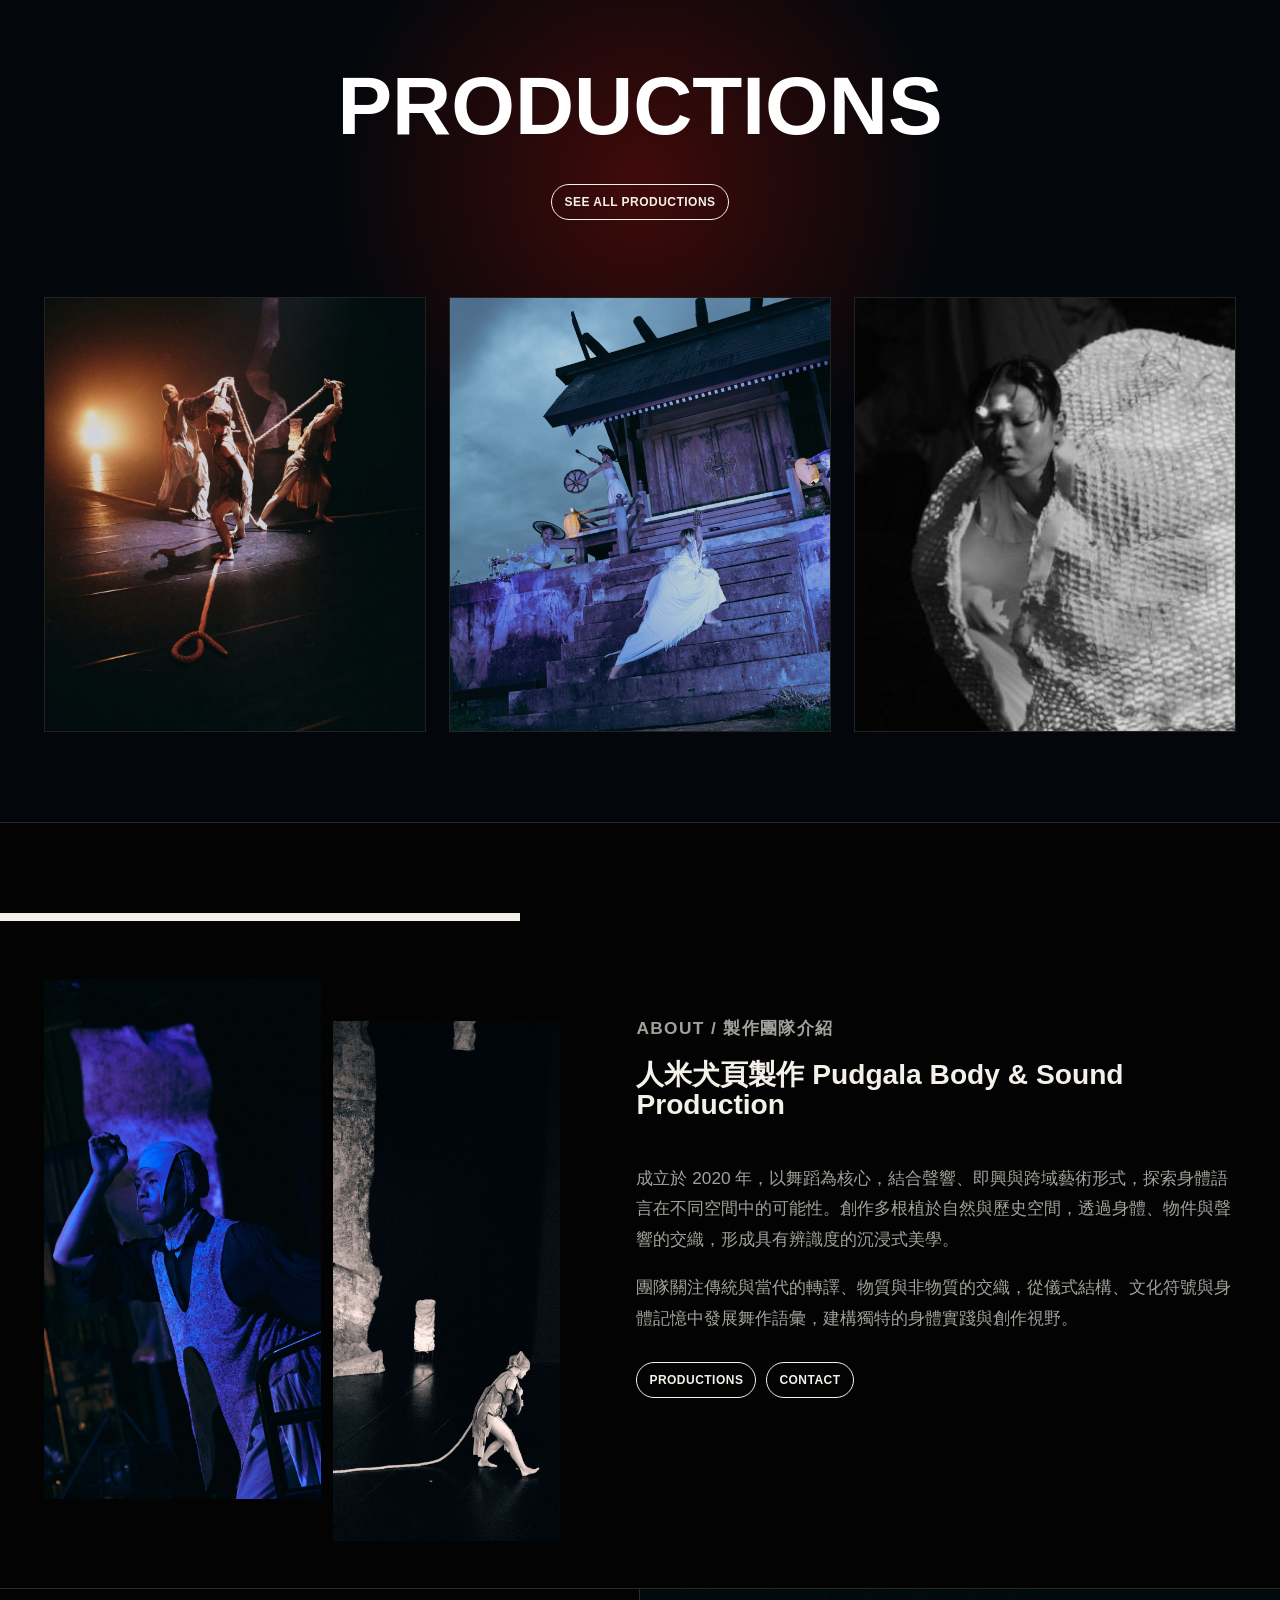
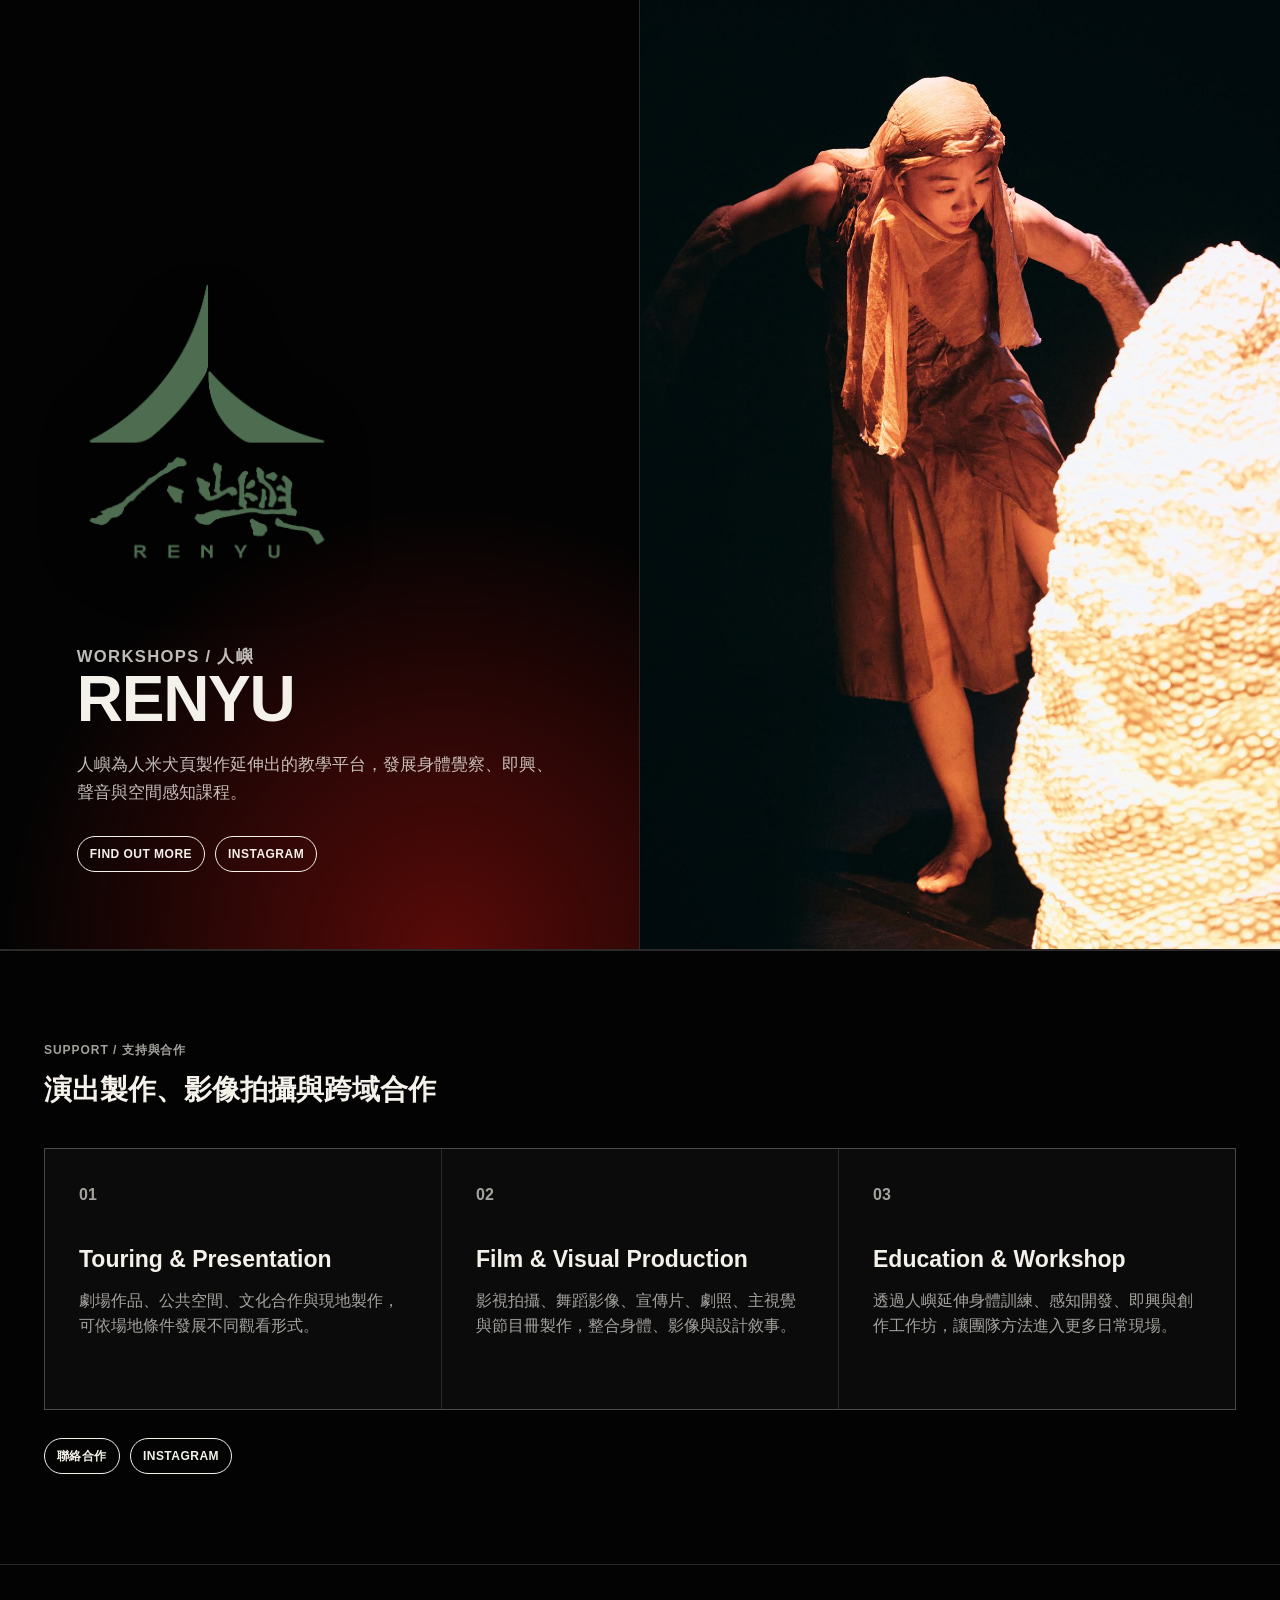
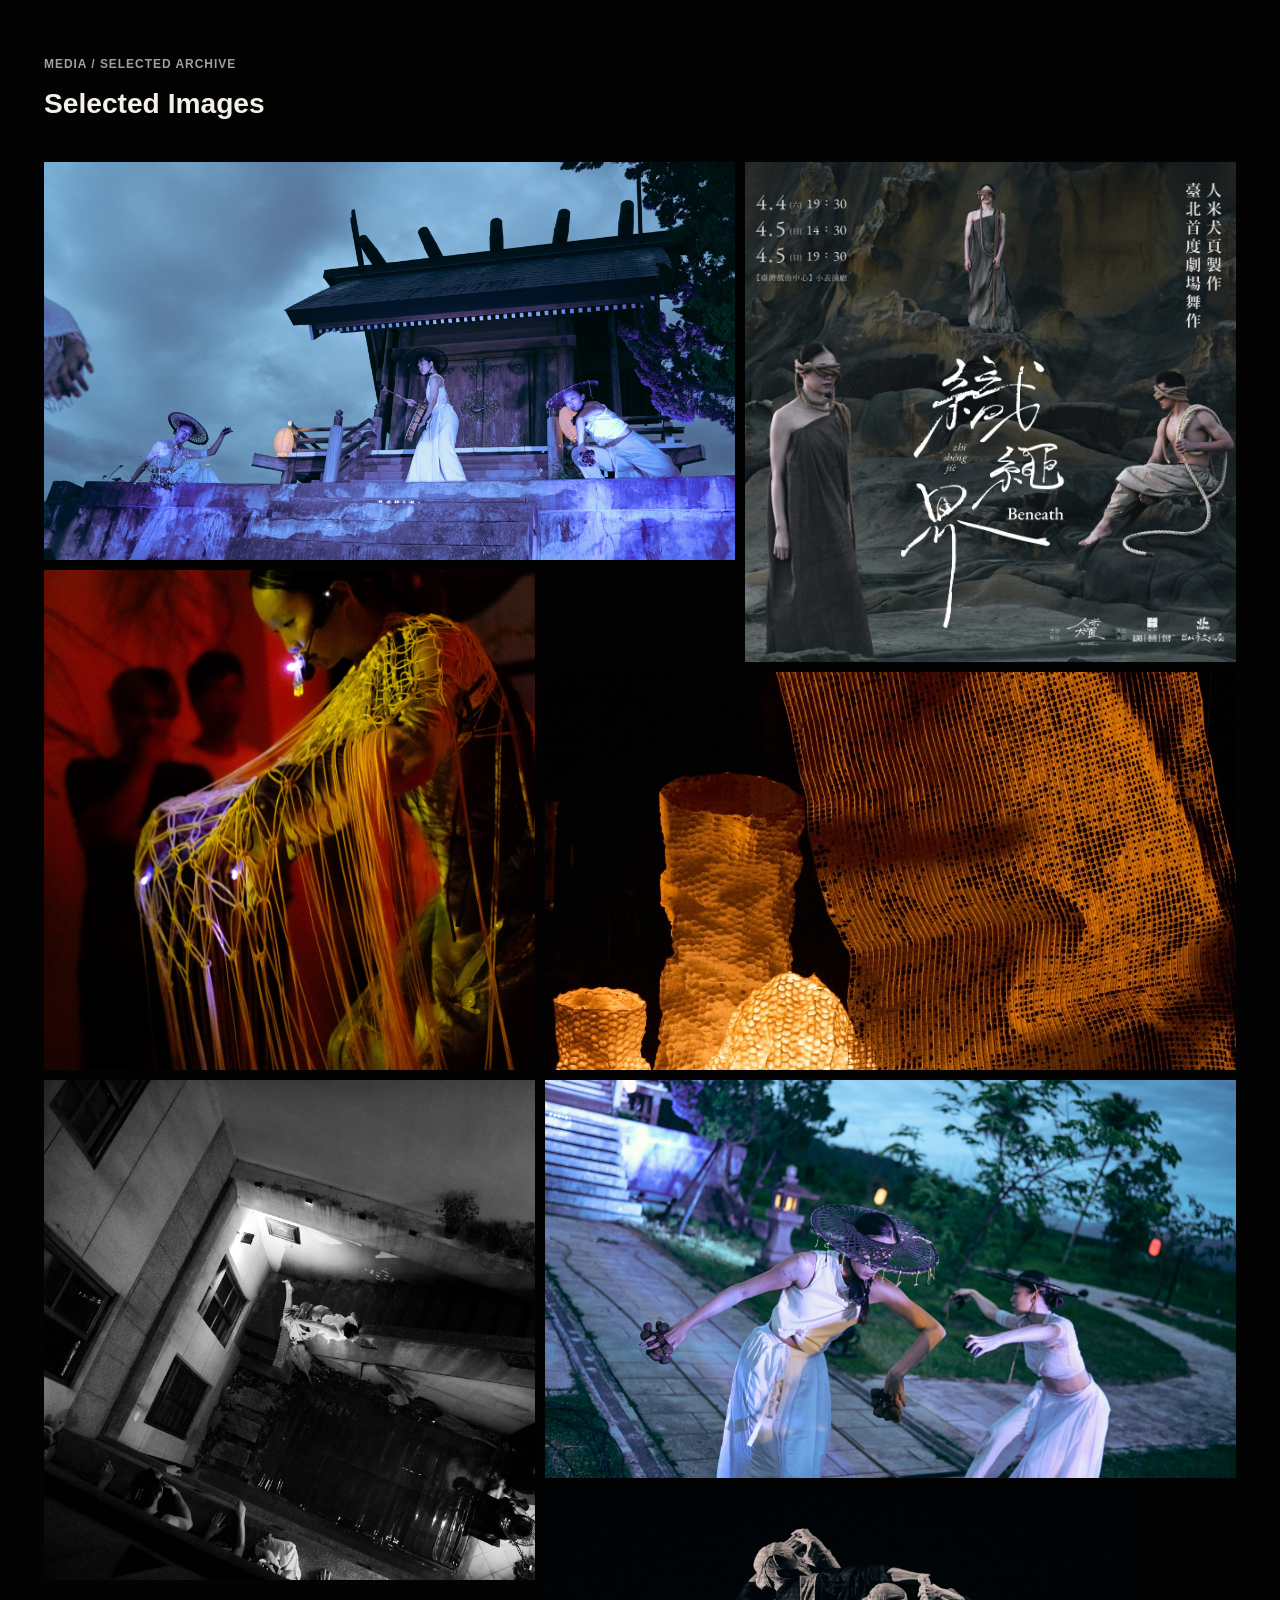
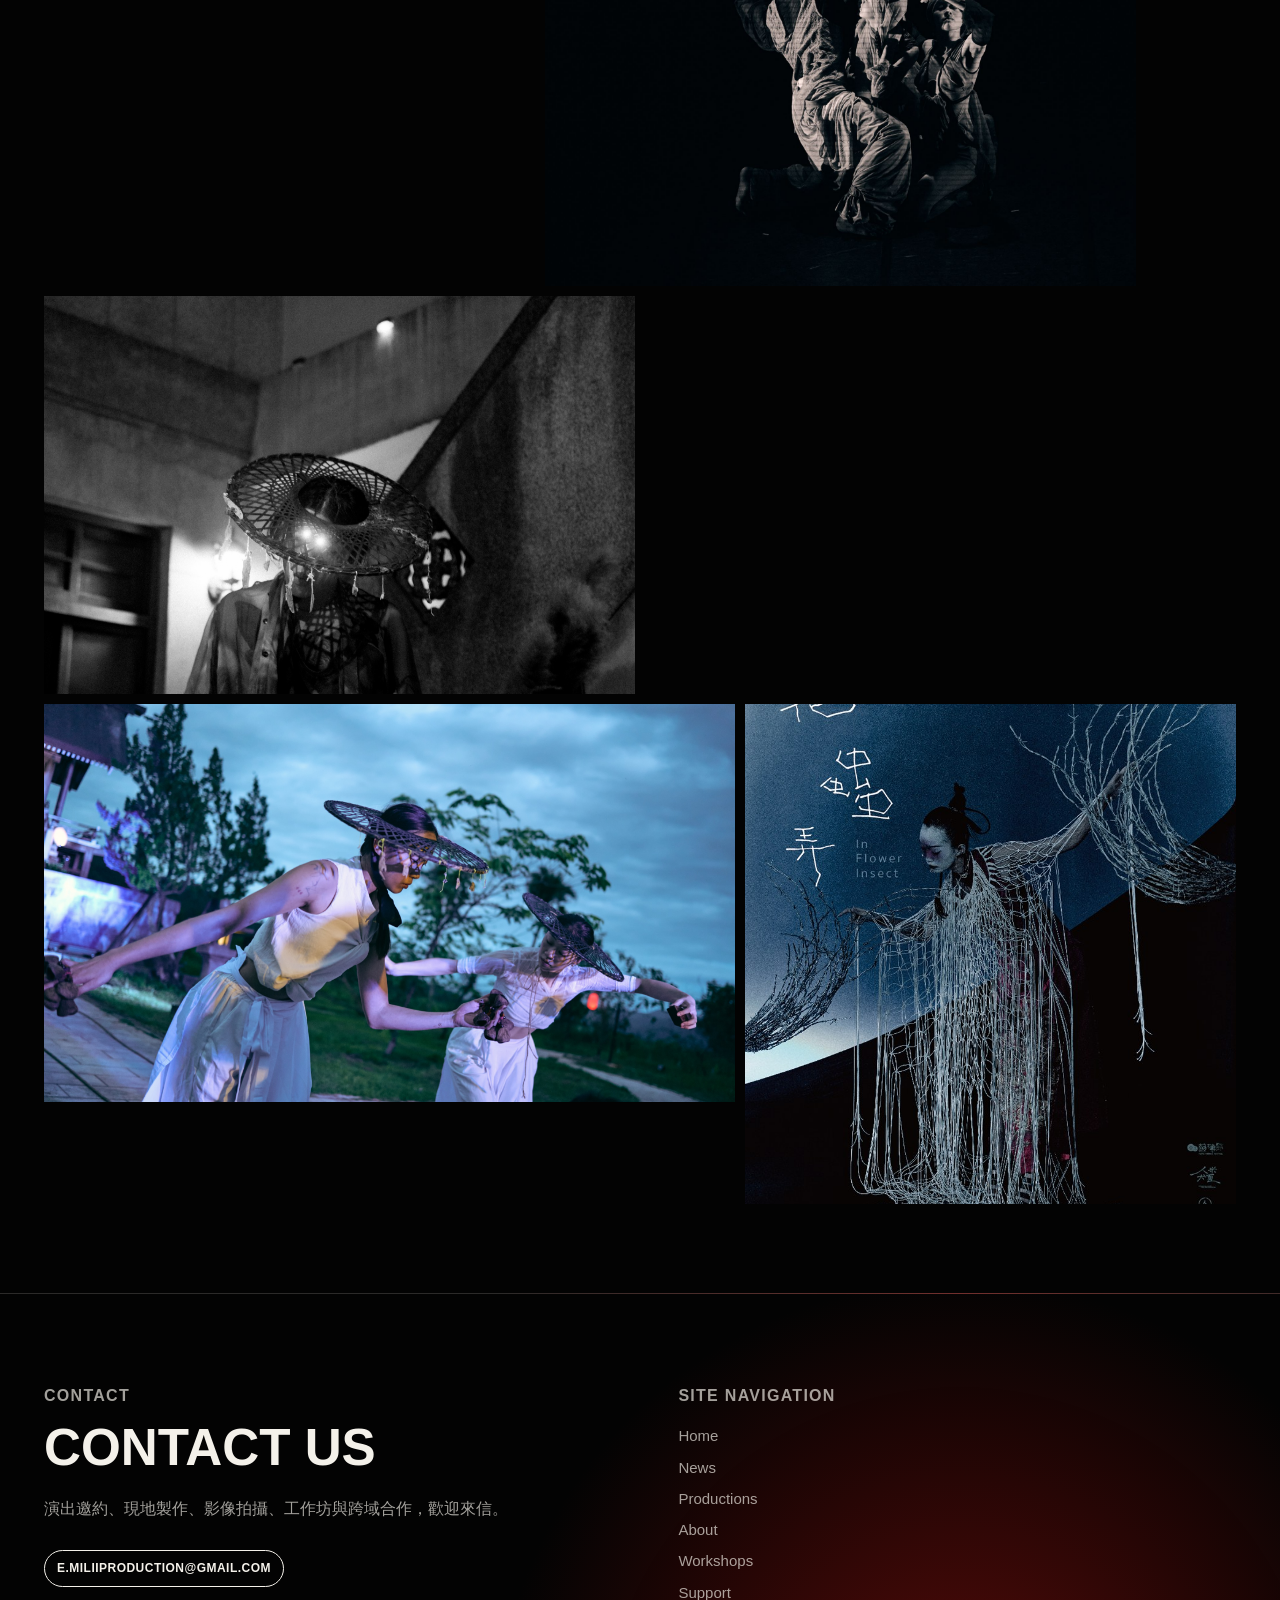
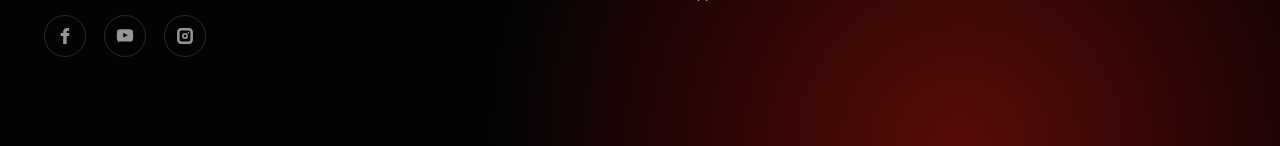
==== commit f01b926d: "Remove homepage selected productions label" ====
--- a/index.html
+++ b/index.html
@@ -124,7 +124,7 @@
       <div class="hero-inner"><p class="kicker">Pudgala Body & Sound Production</p><h1>人米犬頁製作</h1><div class="hero-bottom"><p class="hero-copy">台灣當代舞蹈團隊。以身體、聲音與空間為創作核心，發展劇場舞作、現地製作與跨域表演。</p><div class="facts"><div><b>Founded</b><span>2020 首次亮相｜2024 正式立案</span></div><div><b>Based</b><span>Taiwan</span></div><div><b>IG</b><span><a href="https://www.instagram.com/e.milii____f?igsh=MTB3dXF5dGdzY2YzcA%3D%3D" target="_blank" rel="noreferrer">@e.milii____f</a></span></div></div></div></div>
     </section>
     <section class="section" id="latest"><div class="section-inner"><p class="section-label">NEWS / 最新消息</p><div class="news-feature"><div class="news-copy"><h3>織繩界 Beneath</h3><div class="button-row"><a class="button" href="works/beneath.html">Read More</a><a class="button" href="productions.html">Productions</a></div></div><figure class="news-image"><img src="artist_cv_assets/key_visuals/beneath_folder_a_02.jpg" alt="織繩界 Beneath 主視覺"></figure></div></div></section>
-    <section class="section home-productions" id="productions"><div class="section-inner"><div class="production-title"><p class="section-label">Selected Productions / 精選作品</p><h2>Productions</h2><div class="button-row production-actions"><a class="button" href="productions.html">See all productions</a></div></div><div class="production-grid"><a class="prod-card" href="works/beneath.html"><img src="artist_cv_assets/series_cards/beneath-card.jpg" alt="織繩界 Beneath 主視覺"><div class="prod-info"><b>2026</b><h3>織繩界<span class="work-en">Beneath</span></h3><p></p></div></a><a class="prod-card" href="works/tiger-luye.html"><img src="artist_cv_assets/production_media/tiger/tiger-luye-stage-01.jpg" alt="虎刺梅 x 鹿野神社 Crown of Thorns x Luye Shrine 劇照"><div class="prod-info"><b>2025</b><h3>虎刺梅 x 鹿野神社<span class="work-en">Crown of Thorns x Luye Shrine</span></h3><p></p></div></a><a class="prod-card" href="works/flower-insects.html"><img src="artist_cv_assets/series_cards/flower-insects-card.jpg" alt="花蟲弄 Entomofloral Chronicles 劇照"><div class="prod-info"><b>2024</b><h3>花蟲弄<span class="work-en">Entomofloral Chronicles</span></h3><p></p></div></a></div></div></section>
+    <section class="section home-productions" id="productions"><div class="section-inner"><div class="production-title"><h2>Productions</h2><div class="button-row production-actions"><a class="button" href="productions.html">See all productions</a></div></div><div class="production-grid"><a class="prod-card" href="works/beneath.html"><img src="artist_cv_assets/series_cards/beneath-card.jpg" alt="織繩界 Beneath 主視覺"><div class="prod-info"><b>2026</b><h3>織繩界<span class="work-en">Beneath</span></h3><p></p></div></a><a class="prod-card" href="works/tiger-luye.html"><img src="artist_cv_assets/production_media/tiger/tiger-luye-stage-01.jpg" alt="虎刺梅 x 鹿野神社 Crown of Thorns x Luye Shrine 劇照"><div class="prod-info"><b>2025</b><h3>虎刺梅 x 鹿野神社<span class="work-en">Crown of Thorns x Luye Shrine</span></h3><p></p></div></a><a class="prod-card" href="works/flower-insects.html"><img src="artist_cv_assets/series_cards/flower-insects-card.jpg" alt="花蟲弄 Entomofloral Chronicles 劇照"><div class="prod-info"><b>2024</b><h3>花蟲弄<span class="work-en">Entomofloral Chronicles</span></h3><p></p></div></a></div></div></section>
     <section class="section" id="about"><div class="section-inner about-grid"><div><div class="about-line"></div><div class="about-images"><figure><img src="artist_cv_assets/drive_stage/stage_01.jpg" alt="人米犬頁製作劇照"></figure><figure><img src="artist_cv_assets/drive_stage/stage_05.jpg" alt="人米犬頁製作劇照"></figure></div></div><div class="about-copy"><p class="section-label">ABOUT / 製作團隊介紹</p><h2>人米犬頁製作 Pudgala Body & Sound Production</h2><p>成立於 2020 年，以舞蹈為核心，結合聲響、即興與跨域藝術形式，探索身體語言在不同空間中的可能性。創作多根植於自然與歷史空間，透過身體、物件與聲響的交織，形成具有辨識度的沉浸式美學。</p><p>團隊關注傳統與當代的轉譯、物質與非物質的交織，從儀式結構、文化符號與身體記憶中發展舞作語彙，建構獨特的身體實踐與創作視野。</p><div class="button-row"><a class="button" href="productions.html">Productions</a><a class="button" href="#contact">Contact</a></div></div></div></section>
     <section class="split-feature" id="renyu"><div class="split-copy"><img class="renyu-mark" src="artist_cv_assets/logos/renyu-logo.png" alt="人嶼 logo"><p class="section-label">WORKSHOPS / 人嶼</p><h2>Renyu</h2><p>人嶼為人米犬頁製作延伸出的教學平台，發展身體覺察、即興、聲音與空間感知課程。</p><div class="button-row"><a class="button" href="renyu.html">Find Out More</a><a class="button" href="https://www.instagram.com/renyu.within/" target="_blank" rel="noreferrer">Instagram</a></div></div><figure class="split-image"><img src="artist_cv_assets/drive_stage/stage_03.jpg" alt="人嶼身體工作坊相關影像"></figure></section>
     <section class="section" id="support"><div class="section-inner"><p class="section-label">SUPPORT / 支持與合作</p><h2>演出製作、影像拍攝與跨域合作</h2><div class="programs"><article class="program"><b>01</b><h3>Touring & Presentation</h3><p>劇場作品、公共空間、文化合作與現地製作，可依場地條件發展不同觀看形式。</p></article><article class="program"><b>02</b><h3>Film & Visual Production</h3><p>影視拍攝、舞蹈影像、宣傳片、劇照、主視覺與節目冊製作，整合身體、影像與設計敘事。</p></article><article class="program"><b>03</b><h3>Education & Workshop</h3><p>透過人嶼延伸身體訓練、感知開發、即興與創作工作坊，讓團隊方法進入更多日常現場。</p></article></div><div class="button-row"><a class="button" href="#contact">聯絡合作</a><a class="button" href="https://www.instagram.com/e.milii____f?igsh=MTB3dXF5dGdzY2YzcA%3D%3D" target="_blank" rel="noreferrer">Instagram</a></div></div></section>
